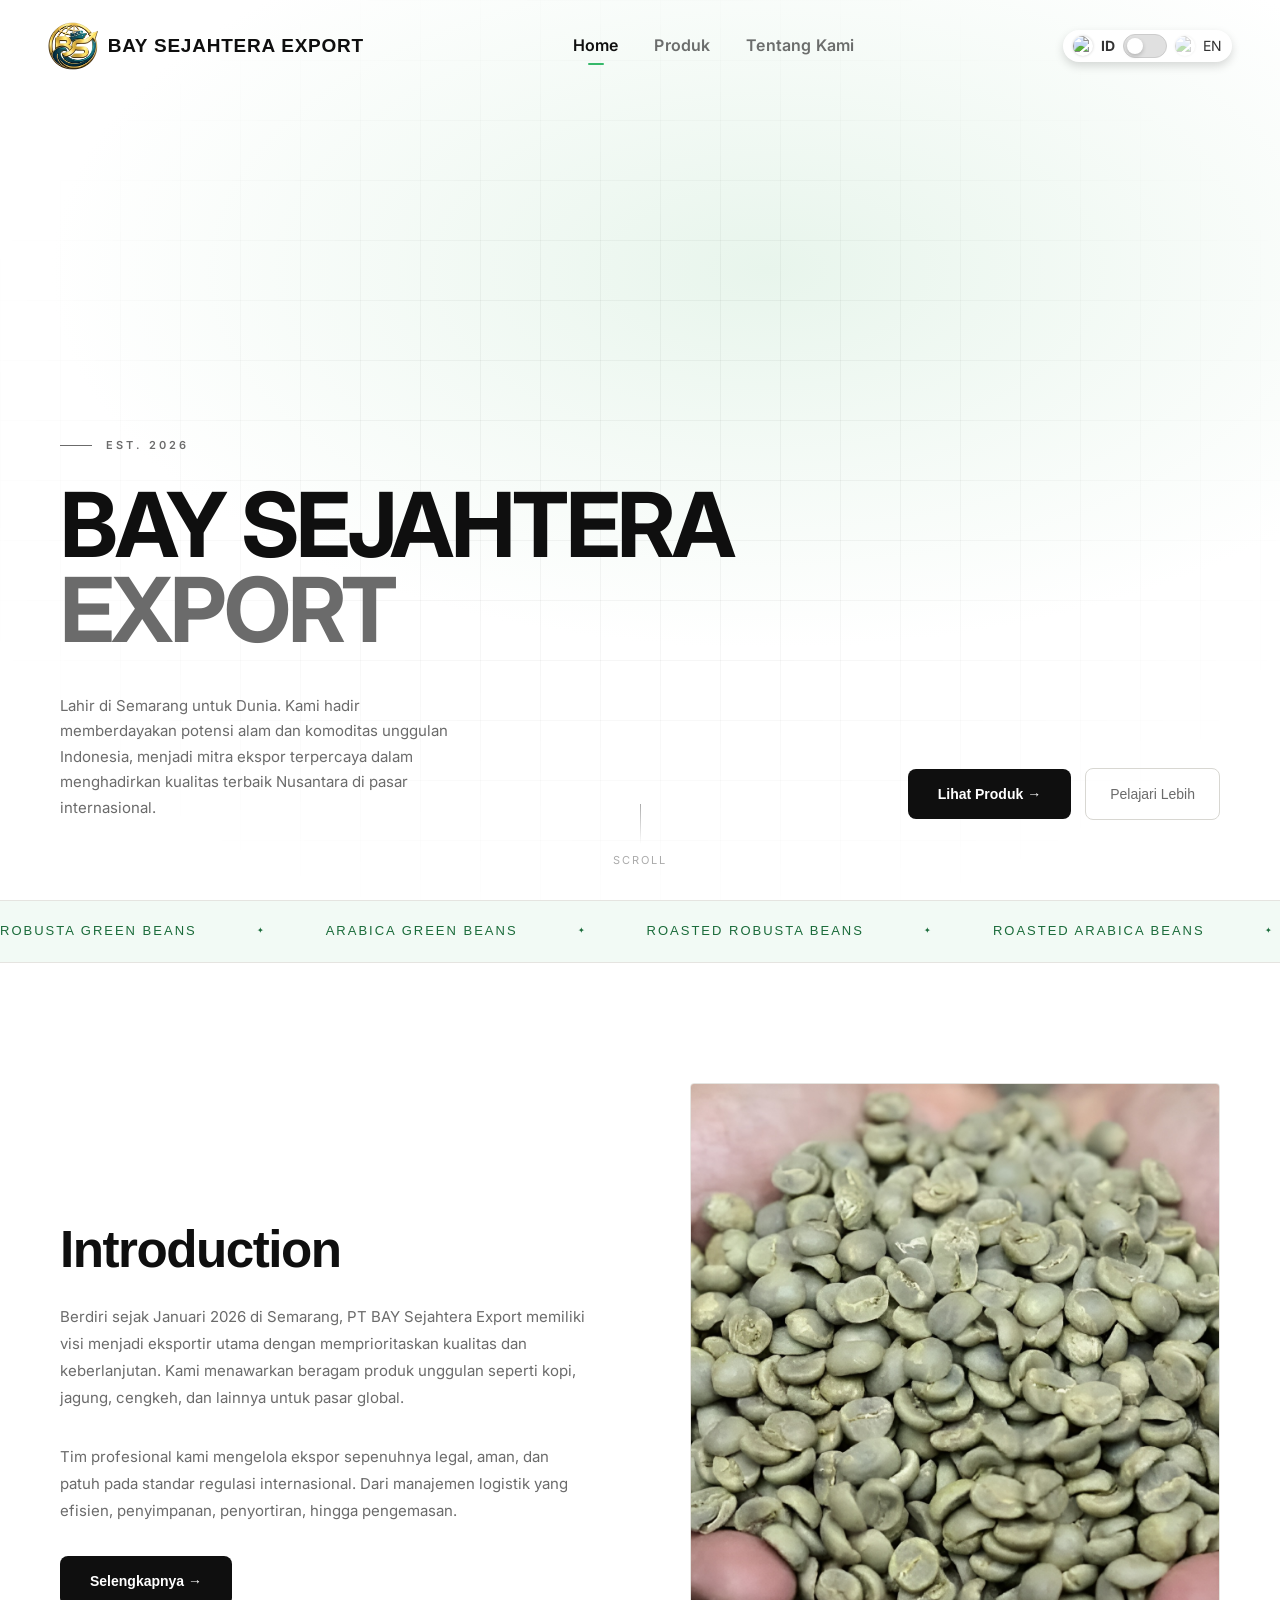
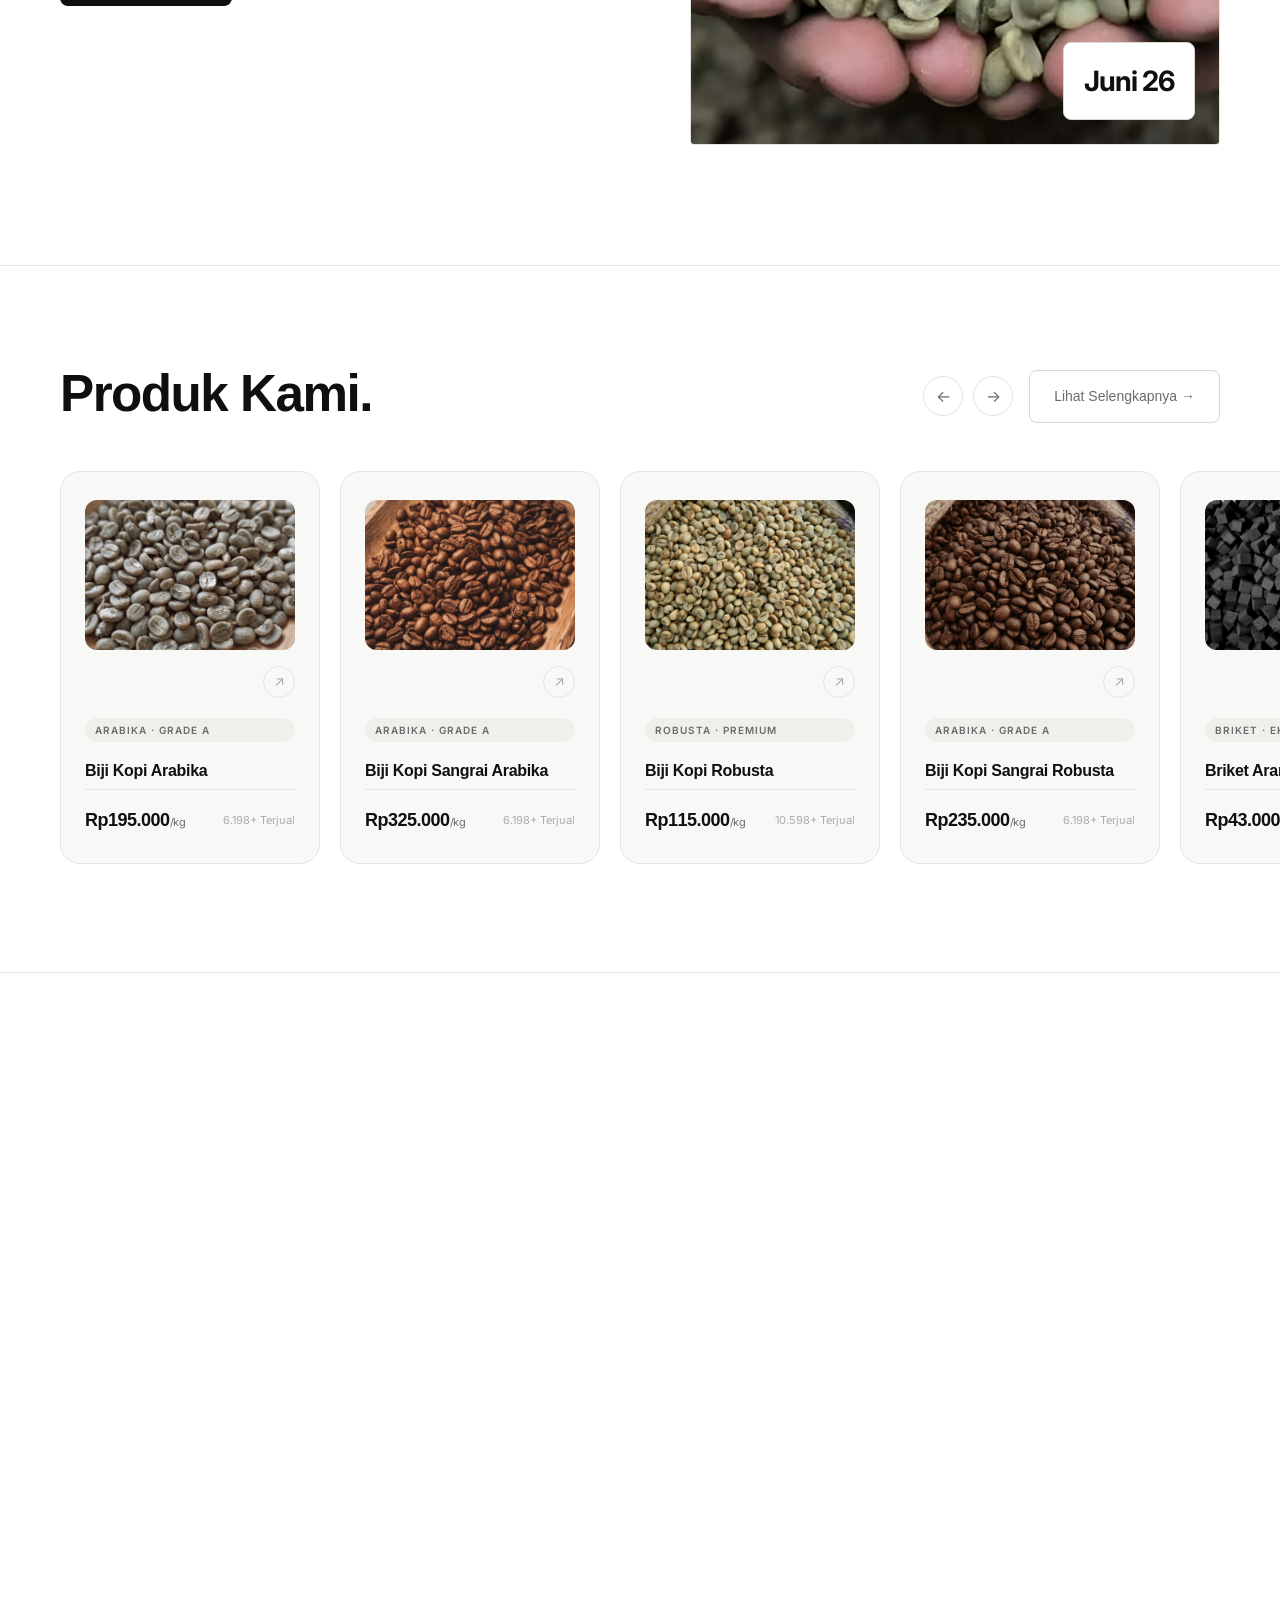
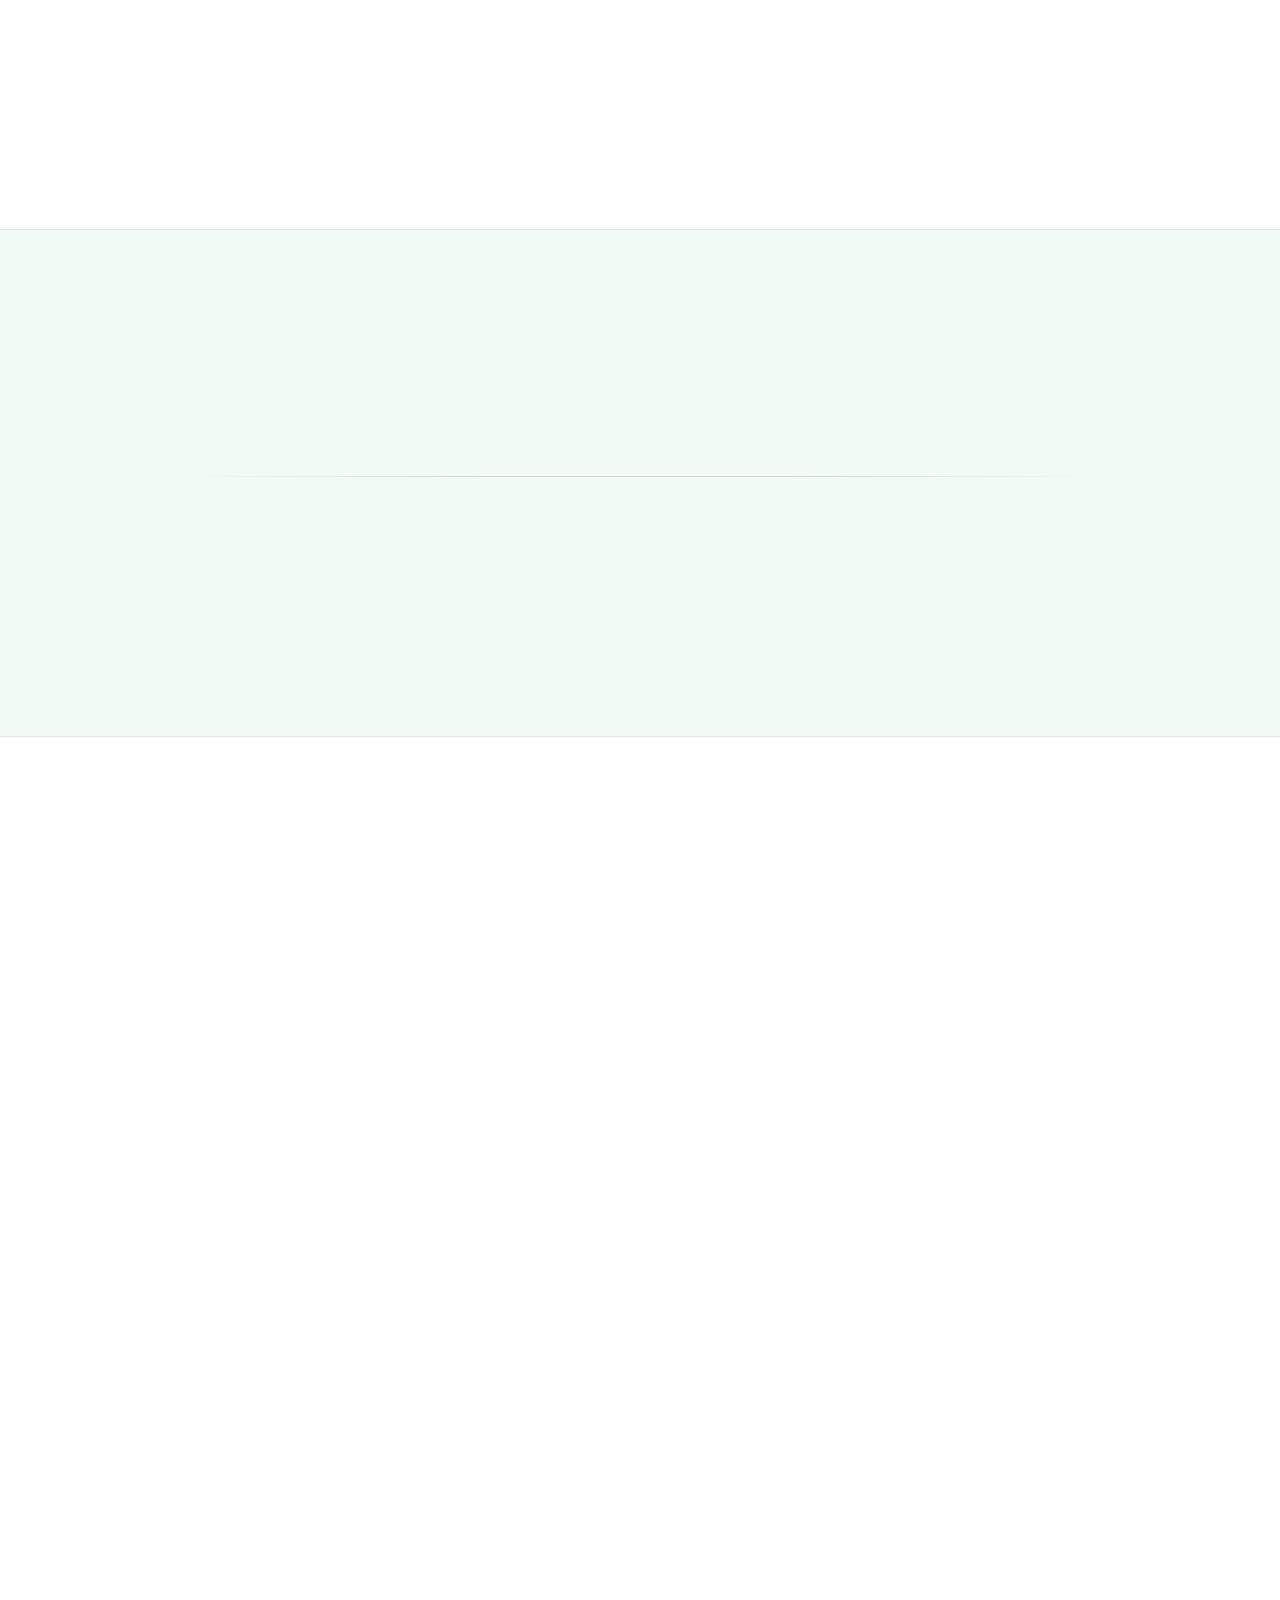
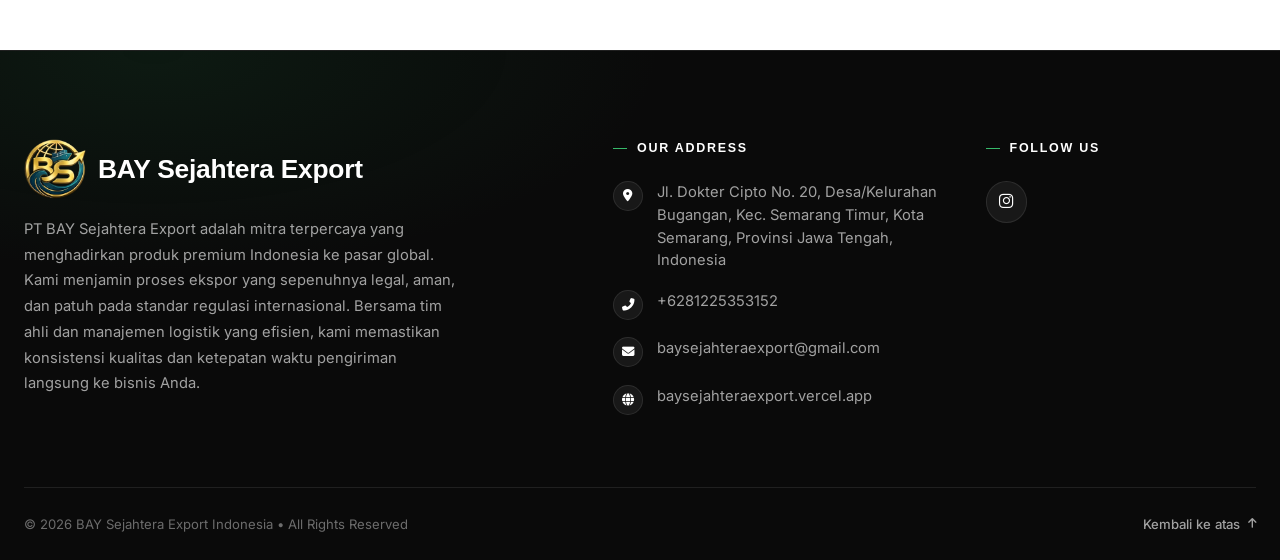
==== BSE/index.html @ 57d4c526 "Update index.html" ====
<!DOCTYPE html>
<html lang="id">
<head>
    <meta charset="UTF-8">
    <meta name="viewport" content="width=device-width, initial-scale=1.0">
    <meta property="og:site_name" content="Bay Sejahtera Export" />
    <meta property="og:title" content="BAY Sejahtera Export" />
    <meta property="og:description" content="Berdiri sejak tahun 2026 di Semarang, PT BAY Sejahtera Export memiliki visi menjadi eksportir utama dengan mengutamakan kualitas dan keberlanjutan." />
    <meta property="og:image" content="https://baysejahteraexport.vercel.app/favicon.png" />
    <meta property="og:url" content="https://baysejahteraexport.vercel.app" />
    <meta property="og:type" content="website" />
    <meta name="description" content="Berdiri sejak tahun 2026 di Semarang, PT BAY Sejahtera Export memiliki visi menjadi eksportir utama dengan mengutamakan kualitas dan keberlanjutan." />
    <title>Bay Sejahtera Export</title>
    
    <link rel="icon" type="image/png" href="/favicon.png" />
    <link rel="preconnect" href="https://fonts.googleapis.com">
    <link rel="preconnect" href="https://fonts.gstatic.com" crossorigin>
    <link href="https://fonts.googleapis.com/css2?family=Inter:wght@400;500;600;700&display=swap" rel="stylesheet">
    <link rel="stylesheet" href="https://fonts.googleapis.com/css2?family=Material+Symbols+Outlined:opsz,wght,FILL,GRAD@24,400,0,0" />
    <link rel="stylesheet" href="stylee.css">
  <style>
    *, *::before, *::after { box-sizing: border-box; margin: 0; padding: 0; }

    :root {
      --bg: #FFFFFF;
      --bg-card: #F8F8F6;
      --bg-raised: #F0EFEB;
      --border: #E5E4E0;
      --border-light: #D8D7D2;
      --text: #0F0F0F;
      --text-muted: #6B6B6B;
      --text-dim: #ABABAB;
      --accent: #0F0F0F;
      --accent-off: #333333;
      --accent-green: #1A6B3A;
    }

    html { scroll-behavior: smooth; }

    body {
      background: var(--bg);
      color: var(--text);
      font-family: 'Inter', sans-serif;
      font-size: 16px;
      line-height: 1.6;
      overflow-x: hidden;
    }

    /* ── HERO ── */
    #hero {
      min-height: 100vh;
      display: flex;
      flex-direction: column;
      justify-content: flex-end;
      padding: 0 60px 80px;
      position: relative;
      overflow: hidden;
    }

    .hero-bg {
      position: absolute;
      inset: 0;
      background: radial-gradient(ellipse 80% 60% at 60% 30%, #e8f5ec 0%, #FFFFFF 70%);
    }

    .hero-grid-overlay {
      position: absolute;
      inset: 0;
      background-image:
        linear-gradient(rgba(0,0,0,0.04) 1px, transparent 1px),
        linear-gradient(90deg, rgba(0,0,0,0.04) 1px, transparent 1px);
      background-size: 60px 60px;
      mask-image: radial-gradient(ellipse 70% 70% at 50% 50%, black 30%, transparent 80%);
    }

    .hero-eyebrow {
      position: relative;
      font-size: 11px;
      font-weight: 600;
      letter-spacing: 3px;
      text-transform: uppercase;
      color: var(--text-muted);
      margin-bottom: 28px;
      display: flex;
      align-items: center;
      gap: 14px;
    }
    .hero-eyebrow::before {
      content: '';
      display: block;
      width: 32px;
      height: 1px;
      background: var(--text-muted);
    }

    .hero-headline {
      position: relative;
      font-family: 'Space Grotesk', sans-serif;
      font-size: clamp(48px, 7vw, 100px);
      font-weight: 700;
      line-height: 0.95;
      letter-spacing: -3px;
      margin-bottom: 40px;
      max-width: 900px;
    }

    .hero-headline .line {
      display: block;
      overflow: hidden;
    }
    .hero-headline .word {
      display: inline-block;
      transform: translateY(110%);
      animation: slideUp 0.9s cubic-bezier(0.16, 1, 0.3, 1) forwards;
    }
    .hero-headline .word:nth-child(1) { animation-delay: 0.1s; }
    .hero-headline .word:nth-child(2) { animation-delay: 0.2s; }
    .hero-headline .word:nth-child(3) { animation-delay: 0.3s; }

    .line-2 .word:nth-child(1) { animation-delay: 0.35s; }
    .line-2 .word:nth-child(2) { animation-delay: 0.45s; }

    .hero-headline .dim { color: var(--text-muted); }

    @keyframes slideUp {
      to { transform: translateY(0); }
    }

    .hero-bottom {
      position: relative;
      display: flex;
      align-items: flex-end;
      justify-content: space-between;
      gap: 40px;
    }

    .hero-desc {
      max-width: 420px;
      color: var(--text-muted);
      font-size: 15px;
      line-height: 1.7;
    }

    .hero-actions {
      display: flex;
      gap: 14px;
      align-items: center;
      flex-shrink: 0;
    }

    .btn-primary {
      background: #0F0F0F;
      color: #fff;
      padding: 14px 30px;
      border: none;
      border-radius: 8px;
      font-family: 'Space Grotesk', sans-serif;
      font-size: 14px;
      font-weight: 600;
      cursor: pointer;
      text-decoration: none;
      display: inline-flex;
      align-items: center;
      gap: 8px;
      transition: opacity 0.2s, transform 0.2s;
    }
    .btn-primary:hover { opacity: 0.88; transform: translateY(-1px); }

    .btn-ghost {
      background: transparent;
      color: var(--text-muted);
      padding: 14px 24px;
      border: 1px solid var(--border-light);
      border-radius: 8px;
      font-family: 'Space Grotesk', sans-serif;
      font-size: 14px;
      font-weight: 500;
      cursor: pointer;
      text-decoration: none;
      transition: color 0.2s, border-color 0.2s;
    }
    .btn-ghost:hover { color: var(--text); border-color: var(--text-muted); }

    .hero-scroll {
      position: absolute;
      bottom: 30px;
      left: 50%;
      transform: translateX(-50%);
      display: flex;
      flex-direction: column;
      align-items: center;
      gap: 8px;
      color: var(--text-dim);
      font-size: 11px;
      letter-spacing: 2px;
      text-transform: uppercase;
      animation: fadeIn 1.5s 1s ease both;
    }
    .scroll-line {
      width: 1px;
      height: 40px;
      background: linear-gradient(to bottom, var(--text-dim), transparent);
      animation: scrollPulse 2s 1.5s ease-in-out infinite;
    }
    @keyframes scrollPulse {
      0%, 100% { opacity: 0.4; }
      50% { opacity: 1; }
    }
    @keyframes fadeIn { from { opacity: 0; } to { opacity: 1; } }

    /* ── COFFEE BEANS ── */
    .coffee-bean {
      position: absolute;
      pointer-events: none;
      opacity: 0;
      object-fit: cover;
      animation: beanFloat var(--dur, 12s) var(--delay, 0s) ease-in-out infinite;
      filter: drop-shadow(0 4px 14px rgba(60,25,5,0.22));
    }
    @keyframes beanFloat {
      0%   { opacity: 0; transform: translateY(20px) rotate(var(--rot0, 0deg)) scale(0.85); }
      15%  { opacity: var(--op, 0.55); }
      85%  { opacity: var(--op, 0.55); }
      100% { opacity: 0; transform: translateY(-60px) rotate(var(--rot1, 40deg)) scale(1); }
    }

    /* ── STATS BAND ── */
    #stats {
      border-top: 1px solid var(--border);
      border-bottom: 1px solid var(--border);
      display: grid;
      grid-template-columns: repeat(4, 1fr);
    }

    .stat-item {
      padding: 48px 50px;
      border-right: 1px solid var(--border);
      transition: background 0.3s;
    }
    .stat-item:last-child { border-right: none; }
    .stat-item:hover { background: var(--bg-card); }

    .stat-number {
      font-family: 'Space Grotesk', sans-serif;
      font-size: 52px;
      font-weight: 700;
      letter-spacing: -2px;
      line-height: 1;
      margin-bottom: 8px;
      color: var(--text);
    }
    .stat-number span { font-size: 28px; font-weight: 400; color: var(--text-muted); }

    .stat-label {
      font-size: 13px;
      color: var(--text-muted);
      font-weight: 400;
    }

    /* ── ABOUT ── */
    #about {
      padding: 120px 60px;
      display: grid;
      grid-template-columns: 1fr 1fr;
      gap: 100px;
      align-items: center;
    }

    .section-eyebrow {
      font-size: 11px;
      font-weight: 600;
      letter-spacing: 3px;
      text-transform: uppercase;
      color: var(--text-muted);
      margin-bottom: 20px;
      display: flex;
      align-items: center;
      gap: 12px;
    }
    .section-eyebrow::before {
      content: '';
      width: 24px;
      height: 1px;
      background: var(--text-muted);
    }

    .section-title {
      font-family: 'Space Grotesk', sans-serif;
      font-size: clamp(32px, 4vw, 52px);
      font-weight: 700;
      line-height: 1.1;
      letter-spacing: -1.5px;
      margin-bottom: 24px;
    }

    .section-body {
      color: var(--text-muted);
      font-size: 15px;
      line-height: 1.8;
      margin-bottom: 32px;
    }

    .about-visual {
      position: relative;
      aspect-ratio: 4/5;
      background: var(--bg-raised);
      border: 1px solid var(--border);
      border-radius: 4px;
      overflow: hidden;
      display: flex;
      align-items: center;
      justify-content: center;
    }

    .about-visual-inner {
      width: 100%;
      height: 100%;
      background: linear-gradient(135deg, #e8f5ec 0%, #d4edd9 50%, #e8f5ec 100%);
      display: flex;
      flex-direction: column;
      align-items: center;
      justify-content: center;
      gap: 12px;
    }

    .about-badge {
      position: absolute;
      bottom: 24px;
      right: 24px;
      background: #fff;
      border: 1px solid var(--border-light);
      border-radius: 8px;
      padding: 16px 20px;
      font-family: 'Space Grotesk', sans-serif;
    }
    .about-badge-num {
      font-size: 28px;
      font-weight: 700;
      letter-spacing: -1px;
    }
    .about-badge-label { font-size: 12px; color: var(--text-muted); }

    .warehouse-icon {
      font-size: 80px;
      opacity: 0.5;
    }
    .warehouse-label {
      font-size: 12px;
      color: var(--text-muted);
      letter-spacing: 2px;
      text-transform: uppercase;
    }

    /* ── PRODUCTS ── */
    #products {
      padding: 100px 0 100px 60px;
      border-top: 1px solid var(--border);
      overflow: hidden;
    }

    .products-header {
      display: flex;
      align-items: flex-end;
      justify-content: space-between;
      margin-bottom: 48px;
      padding-right: 60px;
    }

    .products-carousel-wrapper {
      position: relative;
    }

    .products-carousel {
      display: flex;
      gap: 20px;
      overflow-x: auto;
      scroll-snap-type: x mandatory;
      -webkit-overflow-scrolling: touch;
      scrollbar-width: none;
      padding-right: 60px;
      padding-bottom: 8px;
      cursor: grab;
    }
    .products-carousel:active { cursor: grabbing; }
    .products-carousel::-webkit-scrollbar { display: none; }

    .product-card {
      background: var(--bg-card);
      border: 1px solid var(--border);
      border-radius: 20px;
      padding: 28px 24px;
      cursor: pointer;
      position: relative;
      overflow: hidden;
      transition: transform 0.25s, box-shadow 0.25s, border-color 0.25s;
      flex: 0 0 260px;
      scroll-snap-align: start;
      display: flex;
      flex-direction: column;
    }
    .product-card:hover {
      transform: translateY(-4px);
      box-shadow: 0 16px 40px rgba(0,0,0,0.08);
      border-color: var(--border-light);
    }

    .product-card-top {
      display: flex;
      align-items: flex-start;
      justify-content: space-between;
      margin-bottom: 20px;
    }

    .product-icon {
      width: 56px;
      height: 56px;
      background: var(--bg-raised);
      border-radius: 16px;
      display: flex;
      align-items: center;
      justify-content: center;
      font-size: 26px;
      transition: background 0.25s, transform 0.25s;
    }
    .product-card:hover .product-icon {
      background: #e8f5ec;
      transform: scale(1.08);
    }

    .product-arrow {
      width: 32px;
      height: 32px;
      border-radius: 50%;
      border: 1px solid var(--border);
      display: flex;
      align-items: center;
      justify-content: center;
      color: var(--text-dim);
      font-size: 14px;
      transition: background 0.2s, color 0.2s, border-color 0.2s;
      flex-shrink: 0;
    }
    .product-card:hover .product-arrow {
      background: var(--text);
      color: var(--bg);
      border-color: var(--text);
    }

    .product-name {
      font-family: 'Space Grotesk', sans-serif;
      font-size: 16px;
      font-weight: 600;
      letter-spacing: -0.3px;
      margin-bottom: 6px;
    }
    .product-origin {
      font-size: 11px;
      color: var(--text-dim);
      text-transform: uppercase;
      letter-spacing: 1.5px;
      margin-bottom: 20px;
    }
    .product-meta {
      display: flex;
      align-items: center;
      justify-content: space-between;
      margin-top: auto;
      padding-top: 16px;
      border-top: 1px solid var(--border);
    }
    .product-price {
      font-family: 'Space Grotesk', sans-serif;
      font-size: 18px;
      font-weight: 700;
      letter-spacing: -0.5px;
      color: var(--text);
    }
    .product-sold {
      font-size: 11px;
      color: var(--text-dim);
      text-align: right;
    }
    .product-tag {
      display: inline-flex;
      align-items: center;
      font-size: 10px;
      font-weight: 600;
      letter-spacing: 1px;
      text-transform: uppercase;
      padding: 4px 10px;
      background: var(--bg-raised);
      border-radius: 20px;
      color: var(--text-muted);
      margin-bottom: 16px;
    }

    .products-nav {
      display: flex;
      gap: 10px;
      align-items: center;
    }
    .products-nav-btn {
      width: 40px;
      height: 40px;
      border-radius: 50%;
      border: 1px solid var(--border);
      background: var(--bg);
      cursor: pointer;
      display: flex;
      align-items: center;
      justify-content: center;
      font-size: 16px;
      color: var(--text-muted);
      transition: background 0.2s, color 0.2s, border-color 0.2s;
    }
    .products-nav-btn:hover {
      background: var(--text);
      color: var(--bg);
      border-color: var(--text);
    }

    /* ── WHY US ── */
    #why {
      padding: 100px 60px;
      border-top: 1px solid var(--border);
      background: var(--bg);
    }

    .why-header {
      margin-bottom: 60px;
    }
    .why-header .section-title {
      font-size: clamp(36px, 5vw, 64px);
      margin-bottom: 16px;
    }
    .why-header .section-body { max-width: 520px; }

    .features-grid {
      display: grid;
      grid-template-columns: repeat(2, 1fr);
      gap: 16px;
    }

    .feature-card {
      background: var(--bg-card);
      border: 1px solid var(--border);
      border-radius: 16px;
      padding: 28px 28px;
      position: relative;
      overflow: hidden;
      transition: box-shadow 0.35s cubic-bezier(0.16,1,0.3,1), border-color 0.35s, transform 0.35s cubic-bezier(0.16,1,0.3,1), background 0.35s;
      display: flex;
      align-items: flex-start;
      gap: 20px;
      cursor: default;
    }
    .feature-card::before {
      content: '';
      position: absolute;
      inset: 0;
      background: linear-gradient(135deg, rgba(0,0,0,0.04) 0%, transparent 60%);
      opacity: 0;
      transition: opacity 0.35s;
      pointer-events: none;
    }
    .feature-card:hover::before { opacity: 1; }
    .feature-card:hover {
      box-shadow: 0 20px 48px rgba(0,0,0,0.10), 0 4px 12px rgba(0,0,0,0.06);
      border-color: rgba(0,0,0,0.18);
      transform: translateY(-4px);
      background: #fff;
    }

    .feature-icon-wrap {
      width: 52px;
      height: 52px;
      background: var(--text);
      border-radius: 14px;
      display: flex;
      align-items: center;
      justify-content: center;
      flex-shrink: 0;
      font-size: 22px;
      filter: grayscale(1) brightness(2);
      transition: transform 0.35s cubic-bezier(0.16,1,0.3,1), background 0.35s, filter 0.35s;
      position: relative;
      z-index: 1;
    }
    .feature-card:hover .feature-icon-wrap {
      transform: scale(1.1) rotate(-4deg);
      background: #333;
      filter: grayscale(1) brightness(2);
    }

    .feature-num-bg {
      position: absolute;
      right: 16px;
      bottom: 10px;
      font-family: 'Space Grotesk', sans-serif;
      font-size: 64px;
      font-weight: 700;
      color: transparent;
      -webkit-text-stroke: 1.5px var(--border);
      line-height: 1;
      pointer-events: none;
      user-select: none;
      letter-spacing: -3px;
      transition: -webkit-text-stroke-color 0.35s, transform 0.35s cubic-bezier(0.16,1,0.3,1);
    }
    .feature-card:hover .feature-num-bg {
      -webkit-text-stroke-color: rgba(0,0,0,0.12);
      transform: scale(1.08) translateX(-4px);
    }

    .feature-content {
      flex: 1;
      min-width: 0;
      position: relative;
      z-index: 1;
    }
    .feature-num {
      font-family: 'Space Grotesk', sans-serif;
      font-size: 11px;
      font-weight: 600;
      color: var(--text-dim);
      letter-spacing: 2px;
      margin-bottom: 6px;
      display: none;
    }
    .feature-icon { display: none; }
    .feature-title {
      font-family: 'Space Grotesk', sans-serif;
      font-size: 16px;
      font-weight: 600;
      letter-spacing: -0.3px;
      margin-bottom: 8px;
      transition: color 0.3s;
    }
    .feature-card:hover .feature-title { color: var(--text); }
    .feature-desc {
      font-size: 13.5px;
      color: var(--text-muted);
      line-height: 1.7;
      padding-right: 56px;
    }

    /* ── PROCESS ── */
    #process {
      padding: 100px 60px;
      border-top: 1px solid var(--border);
      background: #f2faf5;
    }

    .process-steps {
      display: grid;
      grid-template-columns: repeat(4, 1fr);
      gap: 0;
      margin-top: 60px;
      position: relative;
    }
    .process-steps::before {
      content: '';
      position: absolute;
      top: 28px;
      left: 10%;
      right: 10%;
      height: 1px;
      background: linear-gradient(to right, transparent, var(--border-light), var(--border-light), transparent);
    }

    .process-step {
      padding: 0 24px;
      position: relative;
    }

    .step-dot {
      width: 56px;
      height: 56px;
      background: var(--bg);
      border: 1px solid var(--border-light);
      border-radius: 50%;
      display: flex;
      align-items: center;
      justify-content: center;
      font-size: 24px;
      margin-bottom: 28px;
      position: relative;
      z-index: 1;
      transition: background 0.3s, transform 0.3s, border-color 0.3s, box-shadow 0.3s;
    }
    .process-step:hover .step-dot {
      background: #e8f5ec;
      border-color: var(--accent-green);
      transform: scale(1.12);
      box-shadow: 0 4px 16px rgba(26,107,58,0.15);
    }

    .step-title {
      font-family: 'Space Grotesk', sans-serif;
      font-size: 16px;
      font-weight: 600;
      margin-bottom: 12px;
      letter-spacing: -0.2px;
    }
    .step-desc {
      font-size: 13px;
      color: var(--text-muted);
      line-height: 1.7;
    }

    /* ── CTA SECTION ── */
    #cta {
      padding: 120px 60px;
      border-top: 1px solid var(--border);
      text-align: center;
      position: relative;
      overflow: hidden;
    }

    .cta-bg {
      position: absolute;
      inset: 0;
      background: radial-gradient(ellipse 60% 80% at 50% 50%, #e8f5ec, transparent);
    }

    .cta-title {
      position: relative;
      font-family: 'Space Grotesk', sans-serif;
      font-size: clamp(40px, 6vw, 80px);
      font-weight: 700;
      letter-spacing: -3px;
      line-height: 1.0;
      margin-bottom: 24px;
    }
    .cta-sub {
      position: relative;
      color: var(--text-muted);
      font-size: 16px;
      max-width: 480px;
      margin: 0 auto 48px;
      line-height: 1.7;
    }
    .cta-actions {
      position: relative;
      display: flex;
      gap: 16px;
      justify-content: center;
    }

    /* ── REVEAL ANIMATION ── */
    .reveal {
      opacity: 0;
      transform: translateY(30px);
      transition: opacity 0.7s ease, transform 0.7s ease;
    }
    .reveal.visible {
      opacity: 1;
      transform: translateY(0);
    }

    /* ── MARQUEE ── */
    .marquee-section {
      border-top: 1px solid var(--border);
      border-bottom: 1px solid var(--border);
      padding: 20px 0;
      overflow: hidden;
      background: #f2faf5;
    }
    .marquee-track {
      display: flex;
      gap: 60px;
      animation: marquee 20s linear infinite;
      white-space: nowrap;
      width: max-content;
    }
    .marquee-item {
      font-family: 'Space Grotesk', sans-serif;
      font-size: 13px;
      font-weight: 500;
      color: var(--accent-green);
      letter-spacing: 2px;
      text-transform: uppercase;
      display: flex;
      align-items: center;
      gap: 60px;
    }
    .marquee-item::after {
      content: '✦';
      font-size: 8px;
    }
    @keyframes marquee {
      from { transform: translateX(0); }
      to { transform: translateX(-50%); }
    }

    /* ── DOCUMENTATION ── */
    #docs {
      padding: 100px 60px;
      border-top: 1px solid var(--border);
      background: var(--bg);
    }

    .docs-inner {
      display: grid;
      grid-template-columns: 1fr 1fr;
      gap: 80px;
      align-items: center;
      margin-bottom: 80px;
    }

    .docs-video-wrap {
      position: relative;
      border-radius: 20px;
      overflow: hidden;
      aspect-ratio: 16/10;
      background: var(--bg-raised);
      border: 1px solid var(--border);
      cursor: pointer;
    }
    .docs-video-thumb {
      width: 100%;
      height: 100%;
      object-fit: cover;
      filter: grayscale(1);
      transition: filter 0.3s;
    }
    .docs-video-wrap:hover .docs-video-thumb { filter: grayscale(0.5); }
    .docs-play-btn {
      position: absolute;
      top: 50%;
      left: 50%;
      transform: translate(-50%, -50%);
      width: 64px;
      height: 64px;
      background: #fff;
      border-radius: 50%;
      display: flex;
      align-items: center;
      justify-content: center;
      font-size: 22px;
      box-shadow: 0 8px 32px rgba(0,0,0,0.18);
      transition: transform 0.2s, box-shadow 0.2s;
    }
    .docs-video-wrap:hover .docs-play-btn {
      transform: translate(-50%, -50%) scale(1.08);
      box-shadow: 0 12px 40px rgba(0,0,0,0.24);
    }
    .docs-mute-btn {
      position: absolute;
      bottom: 14px;
      right: 14px;
      width: 34px;
      height: 34px;
      border-radius: 50%;
      background: rgba(0,0,0,0.55);
      color: #fff;
      border: none;
      font-size: 14px;
      display: flex;
      align-items: center;
      justify-content: center;
      cursor: pointer;
      z-index: 3;
      backdrop-filter: blur(4px);
      transition: background 0.2s, transform 0.2s;
    }
    .docs-mute-btn:hover {
      background: rgba(0,0,0,0.75);
      transform: scale(1.08);
    }

    /* Photo Carousel */
    .docs-photo-carousel-wrap {
      position: relative;
    }
    .docs-photo-carousel {
      display: flex;
      gap: 12px;
      overflow-x: auto;
      scroll-snap-type: x mandatory;
      scrollbar-width: none;
      -webkit-overflow-scrolling: touch;
      padding: 12px;
    }
    .docs-photo-carousel::-webkit-scrollbar { display: none; }
    .docs-photo-slide {
      flex: 0 0 calc((100% - 24px) / 3);
      scroll-snap-align: start;
      aspect-ratio: 16/10;
      border-radius: 12px;
      background: var(--bg-raised);
      display: flex;
      align-items: center;
      justify-content: center;
      position: relative;
      overflow: hidden;
    }
    @media (max-width: 640px) {
      .docs-photo-slide { flex: 0 0 calc((100% - 24px) / 2); }
    }
    .docs-photo-placeholder {
      width: 100%;
      height: 100%;
      display: flex;
      flex-direction: column;
      align-items: center;
      justify-content: center;
      gap: 12px;
      color: var(--text-dim);
    }
    .docs-photo-placeholder-icon { font-size: 48px; opacity: 0.4; }
    .docs-photo-placeholder-label {
      font-size: 11px;
      letter-spacing: 2px;
      text-transform: uppercase;
    }
    .docs-carousel-dots {
      display: flex;
      justify-content: center;
      gap: 8px;
      padding: 16px;
    }
    .docs-dot {
      width: 8px;
      height: 8px;
      border-radius: 50%;
      background: var(--border-light);
      cursor: pointer;
      transition: background 0.2s, transform 0.2s;
      border: none;
    }
    .docs-dot.active {
      background: var(--text);
      transform: scale(1.3);
    }
    .docs-carousel-nav {
      position: absolute;
      top: 50%;
      transform: translateY(-50%);
      width: 40px;
      height: 40px;
      border-radius: 50%;
      background: rgba(255,255,255,0.9);
      border: 1px solid var(--border);
      display: flex;
      align-items: center;
      justify-content: center;
      cursor: pointer;
      font-size: 14px;
      color: var(--text);
      box-shadow: 0 2px 12px rgba(0,0,0,0.08);
      transition: box-shadow 0.2s;
      z-index: 2;
    }
    .docs-carousel-nav:hover { box-shadow: 0 4px 20px rgba(0,0,0,0.14); }
    .docs-carousel-nav.prev { left: 16px; }
    .docs-carousel-nav.next { right: 16px; }

    /* ── PRODUCT IMAGES (foto hanya bisa diganti di dalam kode / src img) ── */
    .product-img-wrap {
      width: 100%;
      height: 150px;
      border-radius: 12px;
      background: var(--bg-raised);
      overflow: hidden;
      position: relative;
      flex-shrink: 0;
    }
    .product-img-wrap img {
      width: 100%;
      height: 100%;
      object-fit: cover;
      display: block;
    }
    .product-img-placeholder {
      display: flex;
      flex-direction: column;
      align-items: center;
      gap: 6px;
      color: var(--text-dim);
      font-size: 22px;
      pointer-events: none;
    }
    .product-img-hint {
      font-size: 11px;
      letter-spacing: 1px;
      text-transform: uppercase;
      color: var(--text-dim);
    }

    /* About visual - foto hanya bisa diganti di dalam kode (src img) */

    /* Docs video - hanya bisa diganti melalui kode (src di #docsVideoContent img/video) */

    /* Docs photo slides */
    .docs-photo-placeholder {
      display: flex;
      flex-direction: column;
      align-items: center;
      gap: 8px;
      cursor: pointer;
      width: 100%;
      height: 100%;
      justify-content: center;
      background: linear-gradient(135deg,#efefef,#e4e4e4);
      transition: background 0.2s;
    }
    .docs-photo-placeholder:hover { background: linear-gradient(135deg,#e8e8e8,#d8d8d8); }
    .docs-photo-placeholder-icon { font-size: 40px; opacity: 0.4; }
    .docs-photo-placeholder-label {
      font-size: 12px;
      letter-spacing: 1.5px;
      text-transform: uppercase;
      color: var(--text-muted);
    }
    .docs-upload-hint {
      font-size: 11px;
      color: var(--text-dim);
      letter-spacing: 0.5px;
      margin-top: 4px;
    }
    .docs-photo-slide img {
      width: 100%;
      height: 100%;
      object-fit: cover;
      display: block;
    }
    .docs-photo-slide {
      position: relative;
    }
    .docs-slide-change-hint {
      position: absolute;
      inset: 0;
      background: rgba(0,0,0,0.4);
      display: flex;
      align-items: center;
      justify-content: center;
      color: #fff;
      font-size: 12px;
      letter-spacing: 1px;
      text-transform: uppercase;
      opacity: 0;
      transition: opacity 0.2s;
      cursor: pointer;
    }
    .docs-photo-slide:hover .docs-slide-change-hint { opacity: 1; }

    /* ══════════════════════════════════════════
       RESPONSIVE — TABLET & HP
       ══════════════════════════════════════════ */

    /* ── TABLET LANDSCAPE (≤ 1024px) ── */
    @media (max-width: 1024px) {
      #hero { padding: 0 40px 70px; }
      .hero-headline { letter-spacing: -2px; }

      #about { padding: 100px 40px; gap: 60px; }

      #products { padding: 90px 0 90px 40px; }
      .products-header { padding-right: 40px; }
      .products-carousel { padding-right: 40px; }

      #why { padding: 90px 40px; }

      #process { padding: 90px 40px; }
      .process-steps { grid-template-columns: repeat(2, 1fr); row-gap: 48px; }
      .process-steps::before { display: none; }
      .process-step { padding: 0; }

      #docs { padding: 90px 40px; }
      .docs-inner { gap: 50px; }
    }

    /* ── TABLET PORTRAIT / HP BESAR (≤ 900px) ── */
    @media (max-width: 900px) {
      #hero { padding: 0 24px 48px; justify-content: center; }
      .hero-scroll { display: none; }
      .coffee-bean { display: none; }
      /* Munculkan hanya 4 aksen biji kopi di layar kecil, ukuran diperkecil */
      .coffee-bean:nth-of-type(1),
      .coffee-bean:nth-of-type(7),
      .coffee-bean:nth-of-type(8),
      .coffee-bean:nth-of-type(11) {
        display: block;
        width: 32px !important;
        height: 32px !important;
      }

      #about { grid-template-columns: 1fr; padding: 80px 24px; gap: 40px; }
      .about-visual { max-width: 380px; margin: 0 auto; }

      #products { padding: 80px 0 80px 24px; }
      .products-header { padding-right: 24px; flex-wrap: wrap; gap: 16px; }
      .products-carousel { padding-right: 24px; }
      .product-card { flex: 0 0 220px; }

      #why { padding: 80px 24px; }

      #process { padding: 80px 24px; }
      .process-steps { grid-template-columns: 1fr; margin-top: 40px; }
      .process-step { padding: 0; margin-bottom: 36px; }
      .process-step:last-child { margin-bottom: 0; }

      #docs { padding: 80px 24px; }
      .docs-inner { grid-template-columns: 1fr; gap: 40px; margin-bottom: 56px; }
    }

    /* ── HP (≤ 640px) ── */
    @media (max-width: 640px) {
      body { font-size: 15px; }

      /* Hero */
      #hero { padding: 0 20px 40px; min-height: 100svh; }
      .hero-eyebrow { margin-bottom: 20px; font-size: 10px; }
      .hero-headline { letter-spacing: -1.5px; margin-bottom: 24px; }
      .hero-bottom { flex-direction: column; align-items: stretch; gap: 24px; }
      .hero-desc { max-width: 100%; }
      .hero-actions { width: 100%; flex-direction: column; gap: 12px; }
      .btn-primary, .btn-ghost { width: 100%; justify-content: center; text-align: center; }

      /* About */
      #about { padding: 60px 20px; gap: 32px; }
      .about-visual { display: none; }

      /* Products */
      #products { padding: 60px 0 60px 20px; }
      .products-header { padding-right: 20px; align-items: flex-start; }
      .products-header .section-title { font-size: 26px; }
      .products-carousel { padding-right: 20px; gap: 14px; }
      .product-card { flex: 0 0 200px; padding: 22px 18px; }

      /* Why Us */
      #why { padding: 60px 20px; }
      .why-header { margin-bottom: 36px; }
      .features-grid { grid-template-columns: 1fr; }
      .feature-card { padding: 22px 20px; gap: 16px; }
      .feature-desc { padding-right: 0; }
      .feature-num-bg { font-size: 48px; right: 12px; }

      /* Process */
      #process { padding: 60px 20px; }
      .process-steps { margin-top: 36px; }
      .step-dot { width: 48px; height: 48px; font-size: 20px; margin-bottom: 20px; }

      /* Docs */
      #docs { padding: 60px 20px; }
      .docs-video-wrap { border-radius: 14px; }
      .docs-carousel-nav { width: 34px; height: 34px; }

      /* Footer */
      .main-footer { padding: 56px 20px 0; }
    }

    /* ── HP KECIL (≤ 400px) ── */
    @media (max-width: 400px) {
      .hero-headline { font-size: 40px; }
      .product-card { flex: 0 0 84vw; }
      .docs-photo-slide { flex: 0 0 calc(100% - 24px); }
    }
  </style>
</head>
<body>

  <!-- NAV -->
  <nav class="navbar" id="navbar">
    <div class="nav-container">
        <div class="nav-left">
          <a href="#hero">
            <img src="logou.png" alt="Logo" class="logo-img" onerror="this.style.display='none'">
          </a>
          <span class="nav-logo">BAY SEJAHTERA EXPORT</span>
        </div>
        
        <ul class="nav-menu" id="nav-menu">
            <li class="nav-item"><a href="index.html" class="nav-link" data-id="Home" data-en="Home">Home</a></li>
            <li class="nav-item"><a href="produk.html" class="nav-link" data-id="Produk" data-en="Products">Produk</a></li>
            <li class="nav-item"><a href="About.html" class="nav-link" data-id="Tentang Kami" data-en="About Us">About Us</a></li>
        </ul>
            
        <div class="nav-actions" id="nav-actions">
            <div class="lang-switch-container">
                <img src="https://flagcdn.com/w40/id.png" class="flag-icon" alt="ID">
                <span class="lang-label">ID</span>

                <label class="switch">
                    <input type="checkbox" id="lang-toggle">
                    <span class="slider round"></span>
                </label>

                <img src="https://flagcdn.com/w40/gb.png" class="flag-icon" alt="EN">
                <span class="lang-label">EN</span>
            </div>
        </div>

        <button type="button" class="hamburger" id="hamburger" aria-label="Buka menu navigasi" aria-expanded="false" aria-controls="nav-menu">
            <span class="ham-bar"></span>
            <span class="ham-bar"></span>
            <span class="ham-bar"></span>
        </button>
    </div>
    </nav>

  <!-- HERO -->
  <section id="hero">
    <div class="hero-bg"></div>
    <div class="hero-grid-overlay"></div>

    <!-- Coffee bean photo accents -->
    <img class="coffee-bean" src="biji.png" 
      style="width:60px;height:60px;top:18%;left:72%;--dur:14s;--delay:0s;--rot0:-20deg;--rot1:30deg;--op:0.8;border-radius:50%;object-fit:cover;" alt="">
    <img class="coffee-bean" src="biji.png" 
      style="width:42px;height:42px;top:55%;left:85%;--dur:10s;--delay:2s;--rot0:15deg;--rot1:-25deg;--op:0.75;border-radius:50%;object-fit:cover;" alt="">
    <img class="coffee-bean" src="biji.png" 
      style="width:70px;height:70px;top:30%;left:88%;--dur:16s;--delay:1s;--rot0:40deg;--rot1:-10deg;--op:0.7;border-radius:50%;object-fit:cover;" alt="">
    <img class="coffee-bean" src="biji.png" 
      style="width:34px;height:34px;top:70%;left:78%;--dur:11s;--delay:3.5s;--rot0:-35deg;--rot1:20deg;--op:0.78;border-radius:50%;object-fit:cover;" alt="">
    <img class="coffee-bean" src="biji.png" 
      style="width:50px;height:50px;top:42%;left:93%;--dur:13s;--delay:5s;--rot0:10deg;--rot1:50deg;--op:0.65;border-radius:50%;object-fit:cover;" alt="">
    <img class="coffee-bean" src="biji.png" 
      style="width:44px;height:44px;top:12%;left:80%;--dur:9s;--delay:4s;--rot0:-10deg;--rot1:-50deg;--op:0.8;border-radius:50%;object-fit:cover;" alt="">
    <img class="coffee-bean" src="biji.png" 
      style="width:38px;height:38px;top:80%;left:91%;--dur:12s;--delay:6.5s;--rot0:25deg;--rot1:-30deg;--op:0.72;border-radius:50%;object-fit:cover;" alt="">

    <!-- Additional coffee bean accents: spread to left & center -->
    <img class="coffee-bean" src="biji.png" 
      style="width:52px;height:52px;top:14%;left:6%;--dur:13s;--delay:0.8s;--rot0:10deg;--rot1:-30deg;--op:0.7;border-radius:50%;object-fit:cover;" alt="">
    <img class="coffee-bean" src="biji.png" 
      style="width:36px;height:36px;top:38%;left:14%;--dur:11s;--delay:2.6s;--rot0:-25deg;--rot1:15deg;--op:0.75;border-radius:50%;object-fit:cover;" alt="">
    <img class="coffee-bean" src="biji.png" 
      style="width:64px;height:64px;top:8%;left:22%;--dur:15s;--delay:1.4s;--rot0:20deg;--rot1:-40deg;--op:0.65;border-radius:50%;object-fit:cover;" alt="">
    <img class="coffee-bean" src="biji.png" 
      style="width:40px;height:40px;top:62%;left:9%;--dur:10s;--delay:4.2s;--rot0:-15deg;--rot1:35deg;--op:0.72;border-radius:50%;object-fit:cover;" alt="">
    <img class="coffee-bean" src="biji.png" 
      style="width:46px;height:46px;top:22%;left:38%;--dur:12s;--delay:3s;--rot0:30deg;--rot1:-20deg;--op:0.6;border-radius:50%;object-fit:cover;" alt="">
    <img class="coffee-bean" src="biji.png" 
      style="width:58px;height:58px;top:6%;left:48%;--dur:14s;--delay:5.5s;--rot0:-10deg;--rot1:25deg;--op:0.55;border-radius:50%;object-fit:cover;" alt="">
    <img class="coffee-bean" src="biji.png" 
      style="width:34px;height:34px;top:48%;left:30%;--dur:9s;--delay:6.2s;--rot0:15deg;--rot1:-35deg;--op:0.68;border-radius:50%;object-fit:cover;" alt="">

    <div class="hero-eyebrow">Est. 2026</div>

    <h1 class="hero-headline">
      <span class="line">
        <span class="word">BAY</span>
        <span class="word"> SEJAHTERA</span>
      </span>
      <span class="line line-2">
        <span class="word dim">EXPORT </span>
      </span>
    </h1>

    <div class="hero-bottom">
      <p class="hero-desc" data-id="Lahir di Semarang untuk Dunia. Kami hadir memberdayakan potensi alam dan komoditas unggulan Indonesia, menjadi mitra ekspor terpercaya dalam menghadirkan kualitas terbaik Nusantara di pasar internasional." data-en="Born in Semarang for the World. We empower Indonesia's natural potential and premium commodities, serving as a trusted export partner bringing the finest of the Archipelago to international markets.">
        Lahir di Semarang untuk Dunia. Kami hadir memberdayakan potensi alam dan komoditas unggulan Indonesia, menjadi mitra ekspor terpercaya dalam menghadirkan kualitas terbaik Nusantara di pasar internasional.
      </p>
      <div class="hero-actions">
        <a href="#products" class="btn-primary" data-id="Lihat Produk →" data-en="View Products →">Lihat Produk →</a>
        <a href="#about" class="btn-ghost" data-id="Pelajari Lebih" data-en="Learn More">Pelajari Lebih</a>
      </div>
    </div>

    <div class="hero-scroll">
      <div class="scroll-line"></div>
      Scroll
    </div>
  </section>

  <!-- MARQUEE -->
  <div class="marquee-section">
    <div class="marquee-track">
      <span class="marquee-item">Robusta Green Beans</span>
      <span class="marquee-item">Arabica Green Beans</span>
      <span class="marquee-item">Roasted Robusta Beans</span>
      <span class="marquee-item">Roasted Arabica Beans</span>
      <span class="marquee-item">Briket Arang</span>
      <span class="marquee-item">Biji Jagung</span>
      <span class="marquee-item">Jamur Tiram</span>
      <span class="marquee-item">Beras Lele</span>
      <span class="marquee-item">Cengkeh Premium</span>
    </div>
  </div>

  <!-- STATS -->
  <!-- <section id="stats">
    <div class="stat-item reveal">
      <div class="stat-number" data-target="20">0<span>+</span></div>
      <div class="stat-label">Negara Tujuan Ekspor</div>
    </div>
    <div class="stat-item reveal">
      <div class="stat-number" data-target="10">0<span>K+</span></div>
      <div class="stat-label">Pengiriman Selesai</div>
    </div>
    <div class="stat-item reveal">
      <div class="stat-number" data-target="5">0<span>+</span></div>
      <div class="stat-label">Jenis Komoditas Unggulan</div>
    </div>
    <div class="stat-item reveal">
      <div class="stat-number" data-target="99">0<span>%</span></div>
      <div class="stat-label">Kepuasan Klien</div>
    </div>
  </section> -->

  <!-- ABOUT -->
  <section id="about">
    <div>
      <!-- <div class="section-eyebrow reveal">Tentang Perusahaan</div> -->
      <h2 class="section-title reveal" data-id="Introduction" data-en="Introduction">Introduction</h2>
      <p class="section-body reveal" data-id="Berdiri sejak Januari 2026 di Semarang, PT BAY Sejahtera Export memiliki visi menjadi eksportir utama dengan memprioritaskan kualitas dan keberlanjutan. Kami menawarkan beragam produk unggulan seperti kopi, jagung, cengkeh, dan lainnya untuk pasar global." data-en="Founded in January 2026 in Semarang, PT BAY Sejahtera Export envisions becoming a leading exporter by prioritizing quality and sustainability. We offer a wide range of premium products such as coffee, corn, cloves, and more for global markets.">
        Berdiri sejak tahun 2026 di Semarang, PT BAY Sejahtera Export memiliki visi menjadi eksportir utama dengan memprioritaskan kualitas dan keberlanjutan. Kami menawarkan beragam produk unggulan seperti kopi, jagung, cengkeh, dan lainnya untuk pasar global.
      </p>
      <p class="section-body reveal" data-id="Tim profesional kami mengelola ekspor sepenuhnya legal, aman, dan patuh pada standar regulasi internasional. Dari manajemen logistik yang efisien, penyimpanan, penyortiran, hingga pengemasan." data-en="Our professional team manages exports in a fully legal, safe, and internationally compliant manner. From efficient logistics management and storage to sorting and packaging.">
        Tim profesional kami mengelola ekspor sepenuhnya legal, aman, dan patuh pada standar regulasi internasional. Dari manajemen logistik yang efisien, penyimpanan, penyortiran, hingga pengemasan.
      </p>
      <a href="About.html" class="btn-primary reveal" style="display: inline-flex;" data-id="Selengkapnya →" data-en="Read More →">Selengkapnya →</a>
    </div>
    <div class="about-visual reveal" id="aboutVisualWrap">
      <!-- GANTI FOTO: ubah nilai src di bawah ini menjadi path foto kamu -->
      <div class="about-visual-inner" id="aboutVisualInner">
        <img src="intro.jpg" alt="Foto Introduction" style="width:100%;height:100%;object-fit:cover;display:block;" onerror="this.style.display='none';document.getElementById('aboutFallback').style.display='flex'">
        <div id="aboutFallback" style="display:none;flex-direction:column;align-items:center;justify-content:center;width:100%;height:100%;gap:12px;">
          <div class="warehouse-icon">🏭</div>
          <div class="warehouse-label">Gudang Utama</div>
        </div>
      </div>
      <div class="about-badge">
        <div class="about-badge-num">Juni 26</div>
        <!-- <div class="about-badge-label" data-id="Tahun Berdiri" data-en="Year Founded">Tahun Berdiri</div> -->
      </div>
    </div>
  </section>

  <!-- PRODUCTS -->
  <section id="products">
    <div class="products-header reveal">
      <div>
        <!-- <div class="section-eyebrow">Produk Kami</div> -->
        <h2 class="section-title" style="margin-bottom:0;" data-id="Produk Kami." data-en="Our Products.">Produk Kami.</h2>
      </div>
      <div style="display:flex;align-items:center;gap:16px;">
        <div class="products-nav">
          <button class="products-nav-btn" id="prevBtn" onclick="scrollCarousel(-1)">←</button>
          <button class="products-nav-btn" id="nextBtn" onclick="scrollCarousel(1)">→</button>
        </div>
        <a href="produk.html" class="btn-ghost" data-id="Lihat Selengkapnya →" data-en="View All →">Lihat Selengkapnya →</a>
      </div>
    </div>

    <div class="products-carousel-wrapper">
      <div class="products-carousel" id="productsCarousel">

        <div class="product-card reveal" onclick="location.href='produk.html?produk=kopi-arabika'">
          <div class="product-img-wrap">
            <img src="arabicagreenbeans.png" style="width:100%;height:100%;object-fit:cover;display:block;">
          </div>
          <div class="product-card-top" style="margin-top:16px;justify-content:flex-end;">
            <div class="product-arrow">↗</div>
          </div>
          <div class="product-tag" data-id="Arabika · Grade A" data-en="Arabica · Grade A">Arabika · Grade A</div>
          <div class="product-name" data-id="Biji Kopi Arabika" data-en="Arabica Coffee Beans">Arabica Coffee Beans</div>
          <!-- <div class="product-origin" data-id="Semarang, Jawa Tengah" data-en="Semarang, Central Java">Semarang, Jawa Tengah</div> -->
          <div class="product-meta">
            <div class="product-price">Rp195.000<small style="font-size:11px;font-weight:400;color:var(--text-muted)">/kg</small></div>
            <div class="product-sold" data-id="6.198+ Terjual" data-en="6,198+ Sold">6.198+ Terjual</div>
          </div>
        </div>

        <div class="product-card reveal" onclick="location.href='produk.html?produk=kopi-sangrai-arabika'">
          <div class="product-img-wrap">
            <img src="arabicaroastedbeans.png" style="width:100%;height:100%;object-fit:cover;display:block;">
          </div>
          <div class="product-card-top" style="margin-top:16px;justify-content:flex-end;">
            <div class="product-arrow">↗</div>
          </div>
          <div class="product-tag" data-id="Arabika · Grade A" data-en="Arabica · Grade A">Arabika · Grade A</div>
          <div class="product-name" data-id="Biji Kopi Sangrai Arabika" data-en="Roasted Arabica Coffee Beans">Roasted Arabica Coffee Beans</div>
          <!-- <div class="product-origin" data-id="Semarang, Jawa Tengah" data-en="Semarang, Central Java">Semarang, Jawa Tengah</div> -->
          <div class="product-meta">
            <div class="product-price">Rp325.000<small style="font-size:11px;font-weight:400;color:var(--text-muted)">/kg</small></div>
            <div class="product-sold" data-id="6.198+ Terjual" data-en="6,198+ Sold">6.198+ Terjual</div>
          </div>
        </div>

        <div class="product-card reveal" onclick="location.href='produk.html?produk=kopi-robusta'">
          <div class="product-img-wrap">
            <img src="robustagreenbeans.jpg" style="width:100%;height:100%;object-fit:cover;display:block;">
          </div>
          <div class="product-card-top" style="margin-top:16px;justify-content:flex-end;">
            <div class="product-arrow">↗</div>
          </div>
          <div class="product-tag" data-id="Robusta · Premium" data-en="Robusta · Premium">Robusta · Premium</div>
          <div class="product-name" data-id="Biji Kopi Robusta" data-en="Robusta Coffee Beans">Robusta Coffee Beans</div>
          <!-- <div class="product-origin" data-id="Semarang, Jawa Tengah" data-en="Semarang, Central Java">Semarang, Jawa Tengah</div> -->
          <div class="product-meta">
            <div class="product-price">Rp115.000<small style="font-size:11px;font-weight:400;color:var(--text-muted)">/kg</small></div>
            <div class="product-sold" data-id="10.598+ Terjual" data-en="10,598+ Sold">10.598+ Terjual</div>
          </div>
        </div>

        <div class="product-card reveal" onclick="location.href='produk.html?produk=kopi-sangrai-robusta'">
          <div class="product-img-wrap">
            <img src="robustaroastedbeans.png" style="width:100%;height:100%;object-fit:cover;display:block;">
          </div>
          <div class="product-card-top" style="margin-top:16px;justify-content:flex-end;">
            <div class="product-arrow">↗</div>
          </div>
          <div class="product-tag" data-id="Arabika · Grade A" data-en="Arabica · Grade A">Arabika · Grade A</div>
          <div class="product-name" data-id="Biji Kopi Sangrai Robusta" data-en="Roasted Robusta Coffee Beans">Roasted Robusta Coffee Beans</div>
          <!-- <div class="product-origin" data-id="Semarang, Jawa Tengah" data-en="Semarang, Central Java">Semarang, Jawa Tengah</div> -->
          <div class="product-meta">
            <div class="product-price">Rp235.000<small style="font-size:11px;font-weight:400;color:var(--text-muted)">/kg</small></div>
            <div class="product-sold" data-id="6.198+ Terjual" data-en="6,198+ Sold">6.198+ Terjual</div>
          </div>
        </div>

        <div class="product-card reveal" onclick="location.href='produk.html?produk=briket-arang'">
          <div class="product-img-wrap">
            <img src="briket arang.jpg" style="width:100%;height:100%;object-fit:cover;display:block;">
          </div>
          <div class="product-card-top" style="margin-top:16px;justify-content:flex-end;">
            <div class="product-arrow">↗</div>
          </div>
          <div class="product-tag" data-id="Briket · Ekspor" data-en="Briquettes · Export">Briket · Ekspor</div>
          <div class="product-name" data-id="Briket Arang" data-en="Charcoal Briquettes">Briket</div>
          <!-- <div class="product-origin" data-id="Jawa Tengah" data-en="Central Java">Jawa Tengah</div> -->
          <div class="product-meta">
            <div class="product-price">Rp43.000<small style="font-size:11px;font-weight:400;color:var(--text-muted)">/kg</small></div>
            <div class="product-sold" data-id="5.298+Sold">5.298+ Terjual</div>
          </div>
        </div>

        <div class="product-card reveal" onclick="location.href='produk.html?produk=biji-jagung'">
          <div class="product-img-wrap">
            <img src="biji jagung.jpg" style="width:100%;height:100%;object-fit:cover;display:block;">
          </div>
          <div class="product-card-top" style="margin-top:16px;justify-content:flex-end;">
            <div class="product-arrow">↗</div>
          </div>
          <div class="product-tag" data-id="Jagung · Pilihan" data-en="Corn · Selected">Jagung · Pilihan</div>
          <div class="product-name" data-id="Biji Jagung" data-en="Corn Seeds">Biji Jagung</div>
          <!-- <div class="product-origin" data-id="Jawa Tengah &amp; Tuban" data-en="Central Java &amp; Tuban">Jawa Tengah & Tuban</div> -->
          <div class="product-meta">
            <div class="product-price">Rp73.000<small style="font-size:11px;font-weight:400;color:var(--text-muted)">/kg</small></div>
            <div class="product-sold" data-id="Stok Tersedia" data-en="Stock Available">Stok Tersedia</div>
          </div>
        </div>

        <div class="product-card reveal" onclick="location.href='produk.html?produk=cengkeh'">
          <div class="product-img-wrap">
            <img src="cengkeh.jpg" style="width:100%;height:100%;object-fit:cover;display:block;">
          </div>
          <div class="product-card-top" style="margin-top:16px;justify-content:flex-end;">
            <div class="product-arrow">↗</div>
          </div>
          <div class="product-tag" data-id="Cengkeh · Premium" data-en="Cloves · Premium">Cengkeh · Premium</div>
          <div class="product-name" data-id="Cengkeh Pilihan" data-en="Selected Cloves">Cengkeh Pilihan</div>
          <!-- <div class="product-origin" data-id="Maluku &amp; Sulawesi" data-en="Maluku &amp; Sulawesi">Maluku & Sulawesi</div> -->
          <div class="product-meta">
            <div class="product-price">Rp195.000<small style="font-size:11px;font-weight:400;color:var(--text-muted)">/kg</small></div>
            <div class="product-sold" data-id="Stok Tersedia" data-en="Stock Available">Stok Tersedia</div>
          </div>
        </div>
      </div>
    </div>
  </section>

  <!-- WHY US -->
  <section id="why">
    <div class="why-header">
      <!-- <div class="section-eyebrow reveal">Mengapa BSE</div> -->
      <h2 class="section-title reveal" style="margin-bottom:12px; display: flex; align-items: center; justify-content: center;"><span data-id="Mengapa Harus Pilih Kami?" data-en="Why Choose Us?">Mengapa Harus Pilih Kami?</span></h2>
      <p class="section-body reveal" style="margin-bottom:0; display: flex; align-items: center; justify-content: center;">
        
      </p>
    </div>

    <div class="features-grid">
      <div class="feature-card reveal">
        <div class="feature-icon-wrap">🔬</div>
        <div class="feature-content">
          <div class="feature-title" data-id="Standar Mutu Ketat" data-en="Strict Quality Standards">Standar Mutu Ketat</div>
          <div class="feature-desc" data-id="Setiap produk lolos serangkaian inspeksi sebelum dikemas. Kami hanya mengirim apa yang benar-benar layak mewakili nama Anda." data-en="Every product passes a series of inspections before packaging. We only ship what is truly worthy of representing your name.">Setiap produk lolos serangkaian inspeksi sebelum dikemas. Kami hanya mengirim apa yang benar-benar layak mewakili nama Anda.</div>
        </div>
        <div class="feature-num-bg">01</div>
      </div>
      <div class="feature-card reveal">
        <div class="feature-icon-wrap">🌐</div>
        <div class="feature-content">
          <div class="feature-title" data-id="Jangkauan Global Nyata" data-en="True Global Reach">Jangkauan Global Nyata</div>
          <div class="feature-desc" data-id="Produk Anda sudah kami kirim ke lebih dari 20 negara. Jalur bea cukai, dokumen ekspor, dan mitra forwarder sudah kami siapkan." data-en="Your products have been shipped to more than 20 countries. Customs routes, export documents, and forwarder partners are all prepared.">Produk Anda sudah kami kirim ke lebih dari 20 negara. Jalur bea cukai, dokumen ekspor, dan mitra forwarder sudah kami siapkan.</div>
        </div>
        <div class="feature-num-bg">02</div>
      </div>
      <div class="feature-card reveal">
        <div class="feature-icon-wrap">🏪</div>
        <div class="feature-content">
          <div class="feature-title" data-id="Pasar Lokal Tetap Terlayani" data-en="Local Market Still Served">Pasar Lokal Tetap Terlayani</div>
          <div class="feature-desc" data-id="Ekspor bukan berarti melupakan pembeli dalam negeri. Stok domestik kami kelola terpisah agar harga dan ketersediaan tetap stabil." data-en="Exporting doesn't mean forgetting domestic buyers. Domestic stock is managed separately to keep prices and availability stable.">Ekspor bukan berarti melupakan pembeli dalam negeri. Stok domestik kami kelola terpisah agar harga dan ketersediaan tetap stabil.</div>
        </div>
        <div class="feature-num-bg">03</div>
      </div>
      <div class="feature-card reveal">
        <div class="feature-icon-wrap">🚚</div>
        <div class="feature-content">
          <div class="feature-title" data-id="Logistik yang Dapat Diandalkan" data-en="Reliable Logistics">Logistik yang Dapat Diandalkan</div>
          <div class="feature-desc" data-id="Bermitra hanya dengan kurir dan forwarder yang punya rekam jejak pengiriman tepat waktu, bukan sekadar yang menawarkan tarif terkecil." data-en="We only partner with couriers and forwarders with a proven track record of on-time delivery, not just the cheapest rates.">Bermitra hanya dengan kurir dan forwarder yang punya rekam jejak pengiriman tepat waktu, bukan sekadar yang menawarkan tarif terkecil.</div>
        </div>
        <div class="feature-num-bg">04</div>
      </div>
      <div class="feature-card reveal">
        <div class="feature-icon-wrap">♻️</div>
        <div class="feature-content">
          <div class="feature-title" data-id="Proses Produksi Bertanggung Jawab" data-en="Responsible Production Process">Proses Produksi Bertanggung Jawab</div>
          <div class="feature-desc" data-id="Sisa bahan diminimalkan, kemasan dipilih agar mudah terurai. Keberlanjutan bukan fitur tambahan, itu bagian dari cara kami bekerja." data-en="Material waste is minimized and packaging is chosen for biodegradability. Sustainability isn't an add-on, it's part of how we work.">Sisa bahan diminimalkan, kemasan dipilih agar mudah terurai. Keberlanjutan bukan fitur tambahan, itu bagian dari cara kami bekerja.</div>
        </div>
        <div class="feature-num-bg">05</div>
      </div>
      <div class="feature-card reveal">
        <div class="feature-icon-wrap">🤝</div>
        <div class="feature-content">
          <div class="feature-title" data-id="Tim yang Paham Ekspor" data-en="A Team That Knows Export">Tim yang Paham Ekspor</div>
          <div class="feature-desc" data-id="Tim kami bukan sekadar customer service, mereka mengerti regulasi impor tiap negara tujuan dan siap membantu sebelum masalah muncul." data-en="Our team isn't just customer service, they understand import regulations for each destination country and are ready to help before issues arise.">Tim kami bukan sekadar customer service, mereka mengerti regulasi impor tiap negara tujuan dan siap membantu sebelum masalah muncul.</div>
        </div>
        <div class="feature-num-bg">06</div>
      </div>
    </div>
  </section>

  <!-- PROCESS -->
  <section id="process">
    <!-- <div class="section-eyebrow reveal">Cara Kerja</div> -->
    <h2 class="section-title reveal"><span data-id="Proses Transparan, Hasil Terjamin." data-en="Transparent Process, Guaranteed Results.">Proses Transparan, Hasil Terjamin.</span></h2>

    <div class="process-steps">
      <div class="process-step reveal">
        <div class="step-dot">🤝</div>
        <div class="step-title" data-id="Konsultasi & Pengadaan" data-en="Consultation & Sourcing">Konsultasi & Sourcing</div>
        <div class="step-desc" data-id="Kami memahami kebutuhan Anda dan mencarikan komoditas terbaik sesuai spesifikasi pasar tujuan." data-en="We understand your needs and find the best commodities according to the target market specifications.">Kami memahami kebutuhan Anda dan mencarikan komoditas terbaik sesuai spesifikasi pasar tujuan.</div>
      </div>
      <div class="process-step reveal">
        <div class="step-dot">🔍</div>
        <div class="step-title" data-id="Inspeksi & Pengendalian Mutu" data-en="Inspection & Quality Control">Inspeksi & Quality Control</div>
        <div class="step-desc" data-id="Setiap batch melewati pemeriksaan kualitas menyeluruh sebelum masuk gudang kami di Semarang." data-en="Every batch undergoes thorough quality inspection before entering our warehouse in Tuban.">Setiap batch melewati pemeriksaan kualitas menyeluruh sebelum masuk gudang kami di Tuban.</div>
      </div>
      <div class="process-step reveal">
        <div class="step-dot">📦</div>
        <div class="step-title" data-id="Proses & Pengemasan" data-en="Processing & Packaging">Proses & Pengemasan</div>
        <div class="step-desc" data-id="Sortasi, penyortiran, dan pengemasan sesuai standar ekspor internasional dengan material food-grade." data-en="Sorting and packaging in accordance with international export standards using food-grade materials.">Sortasi, penyortiran, dan pengemasan sesuai standar ekspor internasional dengan material food-grade.</div>
      </div>
      <div class="process-step reveal">
        <div class="step-dot">🚢</div>
        <div class="step-title" data-id="Pengiriman & Dokumentasi" data-en="Shipping & Documentation">Pengiriman & Dokumentasi</div>
        <div class="step-desc" data-id="Pengurusan seluruh dokumen ekspor, bea cukai, dan koordinasi dengan forwarder hingga barang tiba." data-en="Handling all export documents, customs, and forwarder coordination until goods arrive.">Pengurusan seluruh dokumen ekspor, bea cukai, dan koordinasi dengan forwarder hingga barang tiba.</div>
      </div>
    </div>
  </section>

  <!-- DOCUMENTATION -->
  <section id="docs">
    <div class="docs-inner">
      <div>
        <!-- <div class="section-eyebrow reveal">Dokumentasi Perusahaan</div> -->
        <h2 class="section-title reveal" data-id="Dokumentasi Perusahaan" data-en="Company Documentation">Dokumentasi Perusahaan</h2>
        <p class="section-body reveal" data-id="Kami memastikan setiap tahap pemrosesan produk kami berjalan dengan standar kontrol kualitas yang ketat. Saksikan bagaimana tim profesional kami mengelola penyimpanan, penyortiran, hingga pengemasan produk siap kirim ke pasar internasional dari gudang utama kami di Semarang." data-en="We ensure every stage of our product processing meets strict quality control standards. See how our professional team manages storage, sorting, and packaging of products ready to ship to international markets from our main warehouse in Semarang.">
          Kami memastikan setiap tahap pemrosesan produk kami berjalan dengan standar kontrol kualitas yang ketat. Saksikan bagaimana tim profesional kami mengelola penyimpanan, penyortiran, hingga pengemasan produk siap kirim ke pasar internasional dari gudang utama kami di Semarang.
        </p>
      </div>
      <div class="docs-video-wrap reveal" id="docsVideoWrap">
        <div id="docsVideoContent" style="width:100%;height:100%;">
          <video id="docsVideo" src="doksiivd.mp4" style="width:100%;height:100%;object-fit:cover;" playsinline loop></video>
        </div>
        <div class="docs-play-btn" id="docsPlayBtn">▶</div>
        <button type="button" class="docs-mute-btn" id="docsMuteBtn" aria-label="Matikan atau nyalakan suara video">🔊</button>
      </div>
    </div>

    <!-- Photo Carousel -->
    <div class="docs-photo-carousel-wrap reveal">
      <div class="docs-photo-carousel" id="docsCarousel">
        <div class="docs-photo-slide" data-index="0">
          <input type="file" accept="image/*" style="display:none" onchange="handleDocsPhoto(event,0)">
          <img src="doksi1.jpeg" style="width:100%;height:100%;object-fit:cover;display:block;">
        </div>
        <div class="docs-photo-slide" data-index="1">
          <input type="file" accept="image/*" style="display:none" onchange="handleDocsPhoto(event,1)">
          <img src="doksi2.jpeg" style="width:100%;height:100%;object-fit:cover;display:block;">
        </div>
        <div class="docs-photo-slide" data-index="2">
          <input type="file" accept="image/*" style="display:none" onchange="handleDocsPhoto(event,2)">
          <img src="p.png" style="width:100%;height:100%;object-fit:cover;display:block;">
        </div>
        <div class="docs-photo-slide" data-index="3">
          <input type="file" accept="image/*" style="display:none" onchange="handleDocsPhoto(event,3)">
          <img src="doksi3.jpeg" style="width:100%;height:100%;object-fit:cover;display:block;">
        </div>
      </div>
      <button class="docs-carousel-nav prev" onclick="slideDoc(-1)">←</button>
      <button class="docs-carousel-nav next" onclick="slideDoc(1)">→</button>
      <div class="docs-carousel-dots" id="docsDots">
        <button class="docs-dot active" onclick="goDoc(0)"></button>
        <button class="docs-dot" onclick="goDoc(1)"></button>
        <button class="docs-dot" onclick="goDoc(2)"></button>
        <button class="docs-dot" onclick="goDoc(3)"></button>
      </div>
    </div>
  </section>

  <!-- FOOTER -->
  <footer class="main-footer" id="footer">
        <div class="footer-container">

            <div class="footer-column brand-col">
                <div class="footer-logo">
                    <img src="logou.png" alt="Logo PT BAY Sejahtera Export" class="footer-logo-img">
                    <span class="logo-main-title">BAY Sejahtera Export</span>
                </div>
                <p class="footer-description" data-id="PT BAY Sejahtera Export adalah mitra terpercaya yang menghadirkan produk premium Indonesia ke pasar global. Kami menjamin proses ekspor yang sepenuhnya legal, aman, dan patuh pada standar regulasi internasional. Bersama tim ahli dan manajemen logistik yang efisien, kami memastikan konsistensi kualitas dan ketepatan waktu pengiriman langsung ke bisnis Anda." data-en="PT BAY Sejahtera Export is a trusted partner delivering premium Indonesian products to global markets. We guarantee a fully legal, safe, and internationally compliant export process. With our expert team and efficient logistics management, we ensure quality consistency and timely delivery to your business.">
                    PT BAY Sejahtera Export adalah mitra terpercaya yang menghadirkan produk premium Indonesia ke pasar global. Kami menjamin proses ekspor yang sepenuhnya legal, aman, dan patuh pada standar regulasi internasional. Bersama tim ahli dan manajemen logistik yang efisien, kami memastikan konsistensi kualitas dan ketepatan waktu pengiriman langsung ke bisnis Anda.
                </p>
            </div>

            <div class="footer-column address-col">
                <h3 class="footer-heading">Our Address</h3>
                <ul class="footer-contact-list">
                    <li>
                        <span class="contact-icon"><i class="fas fa-map-marker-alt"></i></span>
                        <span>Jl. Dokter Cipto No. 20, Desa/Kelurahan Bugangan, Kec. Semarang	Timur, Kota Semarang, Provinsi Jawa Tengah, Indonesia</span>
                    </li>
                    <li>
                        <span class="contact-icon"><i class="fas fa-phone-alt"></i></span>
                        <a href="tel:+628117033993">+6281225353152</a>
                    </li>
                    <li>
                        <span class="contact-icon"><i class="fas fa-envelope"></i></span>
                        <a href="#">baysejahteraexport@gmail.com</a>
                    </li>
                    <li>
                        <span class="contact-icon"><i class="fas fa-globe"></i></span>
                        <a href="#" target="_blank">baysejahteraexport.vercel.app</a>
                    </li>
                </ul>
            </div>

            <div class="footer-column social-col">
                <h3 class="footer-heading">Follow Us</h3>
                <div class="social-icons-wrapper">
                    <a href="#" aria-label="Instagram" class="social-link-item">
                        <i class="fab fa-instagram"></i>
                    </a>
                </div>
            </div>

        </div>

        <div class="footer-bottom">
            <p>&copy; 2026 BAY Sejahtera Export Indonesia &bull; All Rights Reserved</p>
            <a href="#hero" class="back-to-top">
                <span data-id="Kembali ke atas" data-en="Back to top">Kembali ke atas</span>
                <i class="fas fa-arrow-up"></i>
            </a>
        </div>
    </footer>
    <link rel="stylesheet" href="https://cdnjs.cloudflare.com/ajax/libs/font-awesome/6.4.0/css/all.min.css">

    <script src="script.js"></script>

  <script>
    // Foto produk hanya bisa diganti langsung di dalam kode (atribut src pada tag <img> tiap product-img-wrap).

    // ── UPLOAD: Docs carousel photos ──
    function triggerDocsPhoto(idx) {
      document.querySelectorAll('#docsCarousel .docs-photo-slide')[idx]
        .querySelector('input[type="file"]').click();
    }
    function handleDocsPhoto(e, idx) {
      const file = e.target.files[0];
      if (!file) return;
      const url = URL.createObjectURL(file);
      const slide = document.querySelectorAll('#docsCarousel .docs-photo-slide')[idx];
      const placeholder = slide.querySelector('.docs-photo-placeholder');
      if (placeholder) placeholder.remove();
      const oldImg = slide.querySelector('img');
      if (oldImg) oldImg.remove();
      const oldHint = slide.querySelector('.docs-slide-change-hint');
      if (oldHint) oldHint.remove();
      const img = document.createElement('img');
      img.src = url;
      slide.appendChild(img);
      const hint = document.createElement('div');
      hint.className = 'docs-slide-change-hint';
      hint.textContent = '📷 Ganti Foto';
      hint.onclick = () => triggerDocsPhoto(idx);
      slide.appendChild(hint);
    }

    // ── VIDEO ──
    const docsVideo = document.getElementById('docsVideo');
    const docsPlayBtn = document.getElementById('docsPlayBtn');

    function showPlayBtn(icon) {
      docsPlayBtn.style.opacity = '1';
      docsPlayBtn.style.pointerEvents = 'auto';
      docsPlayBtn.textContent = icon || '▶';
    }
    function hidePlayBtn() {
      docsPlayBtn.style.opacity = '0';
      docsPlayBtn.style.pointerEvents = 'none';
    }

    // Coba play dengan suara; jika diblokir browser, play muted dan tampilkan ikon 🔇
    function tryPlay() {
      docsVideo.muted = false;
      docsVideo.play().then(() => {
        hidePlayBtn();
      }).catch(() => {
        docsVideo.muted = true;
        docsVideo.play().then(() => {
          showPlayBtn('🔇');
        }).catch(() => {
          showPlayBtn('▶');
        });
      });
    }

    // Klik tombol: jika muted → unmute; jika paused → play; jika playing → pause
    docsPlayBtn.addEventListener('click', () => {
      if (docsVideo.muted) {
        docsVideo.muted = false;
        hidePlayBtn();
        return;
      }
      if (docsVideo.paused) {
        docsVideo.play();
        hidePlayBtn();
      }
    });

    // Klik langsung pada video
    docsVideo.addEventListener('click', () => {
      if (docsVideo.muted) {
        docsVideo.muted = false;
        hidePlayBtn();
        return;
      }
      if (docsVideo.paused) {
        docsVideo.play();
        hidePlayBtn();
      } else {
        docsVideo.pause();
      }
    });

    docsVideo.addEventListener('pause', () => showPlayBtn('▶'));
    // Video di-loop otomatis (atribut loop), jadi tombol play tidak perlu muncul saat video selesai.

    // ── TOMBOL MUTE KECIL (pojok kanan bawah) ──
    const docsMuteBtn = document.getElementById('docsMuteBtn');
    function updateMuteIcon() {
      docsMuteBtn.textContent = docsVideo.muted ? '🔇' : '🔊';
    }
    docsMuteBtn.addEventListener('click', (e) => {
      e.stopPropagation();
      docsVideo.muted = !docsVideo.muted;
      updateMuteIcon();
      // Jika sebelumnya menampilkan ikon speaker di tombol play besar, sembunyikan agar tidak dobel
      if (!docsVideo.paused) hidePlayBtn();
    });
    docsVideo.addEventListener('volumechange', updateMuteIcon);
    updateMuteIcon();

    // ── AUTO-PLAY SAAT MASUK VIEWPORT ──
    const docsSection = document.getElementById('docs');
    const videoAutoObserver = new IntersectionObserver((entries) => {
      entries.forEach(entry => {
        if (entry.isIntersecting) {
          tryPlay();
        } else {
          if (!docsVideo.paused) docsVideo.pause();
        }
      });
    }, { threshold: 0.4 });

    videoAutoObserver.observe(docsSection);

    // ── DOCS CAROUSEL ──
    let docsCurrent = 0;
    const docsCarousel = document.getElementById('docsCarousel');
    const docsDots = document.querySelectorAll('.docs-dot');
    const docsSlides = docsCarousel.querySelectorAll('.docs-photo-slide');

    function updateDocsDots() {
      docsDots.forEach((d, i) => d.classList.toggle('active', i === docsCurrent));
    }
    function goDoc(n) {
      docsCurrent = Math.max(0, Math.min(n, docsSlides.length - 1));
      const slideEl = docsSlides[docsCurrent];
      docsCarousel.scrollTo({ left: slideEl.offsetLeft - docsCarousel.offsetLeft, behavior: 'smooth' });
      updateDocsDots();
    }
    function slideDoc(dir) { goDoc(docsCurrent + dir); }
    docsCarousel.addEventListener('scroll', () => {
      let closest = 0, closestDist = Infinity;
      docsSlides.forEach((s, i) => {
        const dist = Math.abs(s.offsetLeft - docsCarousel.offsetLeft - docsCarousel.scrollLeft);
        if (dist < closestDist) { closestDist = dist; closest = i; }
      });
      if (closest !== docsCurrent) { docsCurrent = closest; updateDocsDots(); }
    });

    // ── PRODUCTS CAROUSEL ──
    function scrollCarousel(dir) {
      document.getElementById('productsCarousel').scrollBy({ left: dir * 300, behavior: 'smooth' });
    }
    const carousel = document.getElementById('productsCarousel');
    let isDown = false, startX, scrollLeft;
    carousel.addEventListener('mousedown', e => {
      isDown = true;
      startX = e.pageX - carousel.offsetLeft;
      scrollLeft = carousel.scrollLeft;
    });
    carousel.addEventListener('mouseleave', () => isDown = false);
    carousel.addEventListener('mouseup', () => isDown = false);
    carousel.addEventListener('mousemove', e => {
      if (!isDown) return;
      e.preventDefault();
      carousel.scrollLeft = scrollLeft - (e.pageX - carousel.offsetLeft - startX);
    });

    // ── LANGUAGE TOGGLE ──
    const langToggle = document.getElementById('lang-toggle');
    let currentLang = 'id';

    function translatePage(lang) {
      document.querySelectorAll('[data-id][data-en]').forEach(el => {
        const text = lang === 'en' ? el.getAttribute('data-en') : el.getAttribute('data-id');
        if (text !== null) el.innerHTML = text;
      });
      currentLang = lang;
    }

    if (langToggle) {
      langToggle.addEventListener('change', function() {
        translatePage(this.checked ? 'en' : 'id');
      });
    }

    // ── ACTIVE NAV LINK ──
    (function() {
      const currentFile = window.location.pathname.split('/').pop() || 'Index.html';
      document.querySelectorAll('.nav-link').forEach(link => {
        const linkFile = link.getAttribute('href').split('/').pop();
        if (linkFile.toLowerCase() === currentFile.toLowerCase()) {
          link.classList.add('active');
        }
      });
    })();

    // ── NAV SCROLL ──
    const navbar = document.getElementById('navbar');
    window.addEventListener('scroll', () => {
      navbar.classList.toggle('scrolled', window.scrollY > 50);
    });

    // ── REVEAL ON SCROLL ──
    const reveals = document.querySelectorAll('.reveal');
    const io = new IntersectionObserver((entries) => {
      entries.forEach(e => {
        if (e.isIntersecting) {
          setTimeout(() => e.target.classList.add('visible'), 80);
          io.unobserve(e.target);
        }
      });
    }, { threshold: 0.12 });
    reveals.forEach(el => io.observe(el));

    // ── COUNTER ANIMATION ──
    function animateCounter(el, target, suffix) {
      let start = 0;
      const step = (ts) => {
        if (!start) start = ts;
        const p = Math.min((ts - start) / 1800, 1);
        const eased = 1 - Math.pow(1 - p, 3);
        el.innerHTML = Math.floor(eased * target) + '<span>' + suffix + '</span>';
        if (p < 1) requestAnimationFrame(step);
      };
      requestAnimationFrame(step);
    }
    const statObserver = new IntersectionObserver((entries) => {
      entries.forEach(entry => {
        if (entry.isIntersecting) {
          const el = entry.target;
          animateCounter(el, parseInt(el.getAttribute('data-target')), el.querySelector('span')?.textContent || '');
          statObserver.unobserve(el);
        }
      });
    }, { threshold: 0.5 });
    document.querySelectorAll('.stat-number').forEach(el => statObserver.observe(el));
  </script>
</body>
</html>
---- BSE/stylee.css ----
/* Reset Style Dasar */
* {
    margin: 0;
    padding: 0;
    box-sizing: border-box;
    font-family: 'Inter', sans-serif;
}



/* ==================== NAVBAR STYLING ==================== */
.navbar {
  position: fixed;
  top: 0;
  left: 0;
  width: 100%;
  z-index: 1000;
  /* default: transparent / subtle */
  background: rgba(8, 8, 8, 0);
  border-bottom: 1px solid transparent;
  transition: background 0.4s ease, border-color 0.4s ease, box-shadow 0.4s ease, padding 0.35s ease;
  padding: 22px 0;
}

/* Scrolled state — frosted glass */
.navbar.scrolled {
  background: rgba(10, 10, 10, 0.82);
  backdrop-filter: blur(18px) saturate(160%);
  -webkit-backdrop-filter: blur(18px) saturate(160%);
  border-bottom-color: rgba(255, 255, 255, 0.07);
  box-shadow: 0 4px 32px rgba(0, 0, 0, 0.28);
  padding: 14px 0;
}

.nav-container {
  width: 100%;
  margin: 0 auto;
  padding: 0 48px;
  display: flex;
  justify-content: space-between;
  align-items: center;
  gap: 24px;
}

/* ── Logo ── */
.nav-left {
  display: flex;
  align-items: center;
  gap: 10px;
  flex-shrink: 0;
}

.logo-img {
  height: 48px;
  width: auto;
  display: block;
}

.nav-logo {
  display: flex;
  align-items: center;
  gap: 6px;
  text-decoration: none;
  color: #0f0f0f;
  font-family: 'Space Grotesk', sans-serif;
  font-size: 19px;
  font-weight: 700;
  letter-spacing: 0.04em;
  transition: color 0.4s ease;
}

.navbar.scrolled .nav-logo {
  color: #ffffff;
}

.nav-logo-text {
  font-family: 'Space Grotesk', sans-serif;
  font-size: 19px;
  font-weight: 700;
  letter-spacing: 0.04em;
  color: #0f0f0f;
  transition: color 0.4s ease;
}

.navbar.scrolled .nav-logo-text {
  color: #ffffff;
}

.nav-logo-dot {
  width: 6px;
  height: 6px;
  border-radius: 50%;
  background: #36b96a;
  margin-bottom: 1px;
}

/* ── Center Menu ── */
.nav-menu {
  display: flex;
  align-items: center;
  list-style: none;
  gap: 4px;
  margin: 0 auto;
}

.nav-link {
  display: inline-block;
  padding: 8px 16px;
  border-radius: 8px;
  text-decoration: none;
  color: rgba(15, 15, 15, 0.60);
  font-size: 16px;
  font-weight: 600;
  letter-spacing: 0.01em;
  transition: color 0.2s, background 0.2s;
  position: relative;
}

.navbar.scrolled .nav-link {
  color: rgba(255, 255, 255, 0.60);
}

.nav-link::after {
  content: '';
  position: absolute;
  bottom: 2px;
  left: 50%;
  transform: translateX(-50%) scaleX(0);
  width: 16px;
  height: 1.5px;
  background: #36b96a;
  border-radius: 2px;
  transition: transform 0.25s cubic-bezier(0.34, 1.56, 0.64, 1);
}

.nav-link:hover {
  color: #0f0f0f;
  background: rgba(0, 0, 0, 0.06);
}

.navbar.scrolled .nav-link:hover {
  color: #ffffff;
  background: rgba(255, 255, 255, 0.07);
}

.nav-link:hover::after,
.nav-link.active::after {
  transform: translateX(-50%) scaleX(1);
}

.nav-link.active {
  color: #0f0f0f;
}

.navbar.scrolled .nav-link.active {
  color: #ffffff;
}

/* ── Right Actions ── */
.nav-actions {
  display: flex;
  align-items: center;
  gap: 14px;
  flex-shrink: 0;
}

/* CTA Button */
.nav-cta {
  display: inline-flex;
  align-items: center;
  padding: 9px 20px;
  background: #36b96a;
  color: #0a0a0a;
  border-radius: 8px;
  font-size: 13px;
  font-weight: 600;
  text-decoration: none;
  letter-spacing: 0.01em;
  transition: background 0.2s, transform 0.15s, box-shadow 0.2s;
  box-shadow: 0 0 0 0 rgba(54, 185, 106, 0);
}

.nav-cta:hover {
  background: #2da85d;
  transform: translateY(-1px);
  box-shadow: 0 4px 20px rgba(54, 185, 106, 0.35);
}

/* Hamburger (Mobile Only) */
.hamburger {
  display: none;
  flex-direction: column;
  justify-content: center;
  gap: 5px;
  width: 36px;
  height: 36px;
  padding: 6px;
  flex-shrink: 0;
  background: rgba(0,0,0,0.06);
  border: 1px solid rgba(0,0,0,0.12);
  border-radius: 8px;
  cursor: pointer;
  transition: background 0.2s, border-color 0.4s;
}

.navbar.scrolled .hamburger {
  background: rgba(255,255,255,0.06);
  border-color: rgba(255,255,255,0.12);
}

.hamburger:hover {
  background: rgba(0,0,0,0.12);
}

.navbar.scrolled .hamburger:hover {
  background: rgba(255,255,255,0.12);
}

.ham-bar {
  display: block;
  width: 100%;
  height: 1.5px;
  background: #0f0f0f;
  border-radius: 2px;
  transition: transform 0.35s cubic-bezier(0.23, 1, 0.32, 1), opacity 0.25s, background 0.4s;
  transform-origin: center;
}

.navbar.scrolled .ham-bar {
  background: #ffffff;
}

/* Animate to X */
.hamburger.active .ham-bar:nth-child(1) { transform: translateY(6.5px) rotate(45deg); }
.hamburger.active .ham-bar:nth-child(2) { opacity: 0; transform: scaleX(0); }
.hamburger.active .ham-bar:nth-child(3) { transform: translateY(-6.5px) rotate(-45deg); }

/* ── Mobile Drawer ── */
.nav-drawer {
  display: none;
  position: absolute;
  top: 100%;
  left: 0;
  width: 100%;
  background: rgba(10, 10, 10, 0.96);
  backdrop-filter: blur(20px);
  -webkit-backdrop-filter: blur(20px);
  border-bottom: 1px solid rgba(255,255,255,0.08);
  overflow: hidden;
  max-height: 0;
  transition: max-height 0.4s cubic-bezier(0.23, 1, 0.32, 1);
}

.nav-drawer.open {
  max-height: 400px;
}

.drawer-menu {
  list-style: none;
  padding: 12px 24px 20px;
  display: flex;
  flex-direction: column;
  gap: 2px;
}

.drawer-link {
  display: block;
  padding: 12px 16px;
  border-radius: 8px;
  text-decoration: none;
  color: rgba(255,255,255,0.65);
  font-size: 15px;
  font-weight: 500;
  transition: color 0.2s, background 0.2s;
}

.drawer-link:hover {
  color: #ffffff;
  background: rgba(255,255,255,0.07);
}

.drawer-cta {
  margin-top: 8px;
  color: #36b96a;
  border: 1px solid rgba(54,185,106,0.35);
  text-align: center;
}

.drawer-cta:hover {
  background: rgba(54,185,106,0.1);
  color: #36b96a;
}

/* ── Responsive ── */

/* Tablet: sedikit rapatkan padding, menu tetap penuh */
@media (max-width: 1024px) {
  .nav-container { padding: 0 32px; }
}

/* HP & Tablet portrait: navbar berubah jadi hamburger + dropdown */
@media (max-width: 900px) {
  .nav-container { padding: 0 20px; gap: 10px; }
  .nav-cta { display: none; }
  .hamburger { display: flex; }

  .nav-left { min-width: 0; flex-shrink: 1; }
  .nav-actions { flex-shrink: 0; }

  .nav-menu {
    display: flex;
    flex-direction: column;
    align-items: stretch;
    gap: 2px;
    position: absolute;
    top: 100%;
    left: 0;
    width: 100%;
    margin: 0;
    padding: 8px 20px 18px;
    background: rgba(10, 10, 10, 0.97);
    backdrop-filter: blur(20px);
    -webkit-backdrop-filter: blur(20px);
    border-bottom: 1px solid rgba(255, 255, 255, 0.08);
    max-height: 0;
    overflow: hidden;
    opacity: 0;
    pointer-events: none;
    transition: max-height 0.4s cubic-bezier(0.23, 1, 0.32, 1), opacity 0.3s ease;
  }

  .nav-menu.active {
    max-height: 320px;
    opacity: 1;
    pointer-events: auto;
  }

  .nav-menu .nav-item { width: 100%; }

  .nav-menu .nav-link {
    display: block;
    width: 100%;
    padding: 13px 12px;
    color: rgba(255, 255, 255, 0.75);
    font-size: 15px;
  }

  .nav-menu .nav-link::after { display: none; }

  .nav-menu .nav-link:hover,
  .nav-menu .nav-link.active {
    background: rgba(255, 255, 255, 0.08);
    color: #ffffff;
  }

  body.nav-open { overflow: hidden; }
}

@media (max-width: 480px) {
  .lang-switch-container .lang-label { display: none; }
  .lang-switch-container .flag-icon { display: none; }
  .lang-switch-container { padding: 4px 6px; gap: 6px; }

  .nav-left { gap: 6px; }
  .logo-img { height: 32px; }
  .nav-logo {
    font-size: 13px;
    max-width: 130px;
    overflow: hidden;
    text-overflow: ellipsis;
    white-space: nowrap;
    display: block;
  }
}



/* ==================== FOOTER STYLING ==================== */
.main-footer {
    --footer-line: rgba(255, 255, 255, 0.09);
    --footer-text: rgba(255, 255, 255, 0.62);
    --footer-text-dim: rgba(255, 255, 255, 0.4);
    --footer-accent: #36b96a; /* brand green, brightened for AA contrast on black */
    background-color: #0a0a0a;
    background-image: radial-gradient(ellipse 55% 60% at 12% 0%, rgba(26, 107, 58, 0.16) 0%, transparent 72%);
    border-top: 1px solid var(--footer-line);
    padding: 88px 24px 0;
}

.footer-container {
    max-width: 1300px;
    margin: 0 auto;
    display: grid;
    grid-template-columns: 1fr; /* Mobile: 1 kolom */
    gap: 2.75rem;
}

/* Tablet: 2 kolom */
@media (min-width: 640px) {
    .footer-container {
        grid-template-columns: 1fr 1fr;
        gap: 2.75rem 3rem;
    }
    .brand-col { grid-column: 1 / -1; }
}

/* Desktop: 3 kolom proporsional */
@media (min-width: 1024px) {
    .footer-container {
        grid-template-columns: 2fr 1.2fr 1fr;
        gap: 3rem;
    }
    .brand-col { grid-column: auto; }
}

/* ── Kolom 1: Brand & Deskripsi ── */
.brand-col .footer-logo {
    display: flex;
    align-items: center;
    flex-wrap: wrap;
    gap: 12px;
    margin-bottom: 18px;
}

.logo-main-title {
    font-family: 'Space Grotesk', sans-serif;
    font-size: 1.65rem;
    font-weight: 700;
    letter-spacing: -0.01em;
    line-height: 1;
    color: #ffffff;
}

.footer-logo-img {
    height: 60px;
    width: auto;
    object-fit: contain;
}

.logo-sub-title {
    font-size: 0.85rem;
    color: var(--footer-text-dim);
    font-weight: 500;
    letter-spacing: 0.01em;
    padding-left: 12px;
    border-left: 1px solid var(--footer-line);
}

.footer-description {
    font-size: 0.92rem;
    font-style: normal;
    color: var(--footer-text);
    line-height: 1.75;
    max-width: 440px;
}

/* Judul heading kolom 2, 3 & 4 — selaras dengan gaya "eyebrow" di hero */
.footer-heading {
    font-family: 'Space Grotesk', sans-serif;
    font-size: 0.78rem;
    font-weight: 600;
    letter-spacing: 0.14em;
    text-transform: uppercase;
    margin: 0 0 22px;
    color: #ffffff;
    display: flex;
    align-items: center;
    gap: 10px;
}
.footer-heading::before {
    content: '';
    display: block;
    width: 14px;
    height: 1px;
    background: var(--footer-accent);
    flex-shrink: 0;
}

/* ── Kolom 2: Kontak ── */
.footer-contact-list {
    list-style: none;
    display: flex;
    flex-direction: column;
    gap: 1.1rem;
}

.footer-contact-list li {
    display: flex;
    align-items: flex-start;
    gap: 0.85rem;
    line-height: 1.55;
    color: var(--footer-text);
    font-size: 0.92rem;
}

.contact-icon {
    flex-shrink: 0;
    width: 30px;
    height: 30px;
    border-radius: 50%;
    background: rgba(255, 255, 255, 0.06);
    border: 1px solid var(--footer-line);
    display: flex;
    align-items: center;
    justify-content: center;
    font-size: 0.78rem;
    color: #ffffff;
    margin-top: 0;
}

.footer-contact-list a {
    color: var(--footer-text);
    text-decoration: none;
    transition: color 0.2s ease;
    word-break: break-word;
}

.footer-contact-list a:hover {
    color: var(--footer-accent);
}

/* ── Kolom 3: Media Sosial ── */
.social-icons-wrapper {
    display: flex;
    gap: 1rem;
    align-items: center;
}

.social-link-item {
    width: 2.6rem;
    height: 2.6rem;
    background-color: rgba(255, 255, 255, 0.06);
    border: 1px solid var(--footer-line);
    border-radius: 50%;
    display: flex;
    align-items: center;
    justify-content: center;
    color: #ffffff;
    font-size: 1.05rem;
    text-decoration: none;
    transition: all 0.25s ease;
}

.social-link-item:hover {
    background-color: var(--footer-accent);
    border-color: var(--footer-accent);
    color: #0a0a0a;
    transform: translateY(-3px);
}

/* ── Bagian Bawah: Hak Cipta + Back to Top ── */
.footer-bottom {
    max-width: 1300px;
    margin: 4.5rem auto 0;
    padding: 1.6rem 0;
    border-top: 1px solid var(--footer-line);
    display: flex;
    align-items: center;
    justify-content: space-between;
    gap: 1rem;
    font-size: 0.82rem;
    color: var(--footer-text-dim);
}

.back-to-top {
    display: inline-flex;
    align-items: center;
    gap: 8px;
    color: var(--footer-text);
    text-decoration: none;
    font-size: 0.82rem;
    font-weight: 500;
    transition: color 0.2s ease, transform 0.2s ease;
}

.back-to-top i {
    font-size: 0.7rem;
}

.back-to-top:hover {
    color: var(--footer-accent);
    transform: translateY(-2px);
}

@media (max-width: 639px) {
    .main-footer { padding: 64px 24px 0; }
    .footer-bottom {
        flex-direction: column-reverse;
        text-align: center;
        gap: 16px;
    }
}

/* Container Utama Kapsul Putih */
.lang-switch-container {
    background-color: #ffffff;
    padding: 4px 10px;
    border-radius: 30px; /* Membuat bentuk kapsul sempurna */
    display: flex;
    align-items: center;
    gap: 8px;
    box-shadow: 0px 4px 10px rgba(0, 0, 0, 0.15);
    font-family: sans-serif;
}

/* Mengatur Bendera Menjadi Bulat Sempurna */
.lang-switch-container .flag-icon {
    width: 20px;
    height: 20px;
    object-fit: cover;
    border-radius: 50%;
    box-shadow: 0 0 3px rgba(0,0,0,0.2);
}

/* Teks ID dan EN */
.lang-switch-container .lang-label {
    color: #333333;
    font-weight: bold;
    font-size: 14px;
}

/* Struktur Dasar Sakelar (Switch) */
.switch {
    position: relative;
    display: inline-block;
    width: 44px;
    height: 24px;
}

/* Sembunyikan Checkbox Asli */
.switch input {
    opacity: 0;
    width: 0;
    height: 0;
}

/* Desain Latar Belakang Slide/Tombol */
/* Latar belakang sakelar saat di posisi awal / Indonesia (Putih/Abu-abu Terang) */
.slider {
    position: absolute;
    cursor: pointer;
    top: 0;
    left: 0;
    right: 0;
    bottom: 0;
    background-color: #e0e0e0; /* Warna abu-abu netral saat posisi ID */
    border: 1px solid #ccc; /* Memberi batasan halus agar tidak mati dengan kapsul putih */
    transition: .3s;
}

/* Bulatan tombol di dalam sakelar */
.slider:before {
    position: absolute;
    content: "";
    height: 16px; /* Disesuaikan sedikit agar pas dengan border */
    width: 16px;
    left: 3px;
    bottom: 3px;
    background-color: #ffffff;
    box-shadow: 0px 2px 4px rgba(0,0,0,0.2);
    transition: .3s;
}

/* KETIKA DI-TOGLE / KE INGGRIS: Latar belakang berubah menjadi Biru */
input:checked + .slider {
    background-color: #0056b3; /* Warna biru aktif saat posisi EN */
    border-color: #0056b3;
}

/* Bulatan tetap putih saat bergeser ke kanan */
input:checked + .slider:before {
    transform: translateX(20px);
    background-color: #ffffff;
}

/* Membuat bentuk membulat */
.slider.round {
    border-radius: 34px;
}
.slider.round:before {
    border-radius: 50%;
}

/* PRODUK HTML */
/* Tambahkan ini di bagian PALING ATAS file style.css */
:root {
  --pine: #1B3A2B;
  --pine-deep: #0E2218;
  --pine-mid: #2C4F3A;
  --canvas: #FFFFFF;
  --wheat: #F6F3E9;
  --terracotta: #BD5B2C;
  --terracotta-soft: #E9A874;
  --gold: #B68A3C;
  --ink: #191B19;
  --ink-soft: #62675F;
  --line: #E1DCCB;
  --line-deep: #33513F;
  --radius: 6px;
}

* {
  box-sizing: border-box;
}

body {
  margin: 0;
  background-color: var(--wheat); /* Mengembalikan latar belakang krim hangat */
  color: var(--ink);             /* Memastikan warna teks dasar terlihat */
  font-family: 'Inter', sans-serif;
}

/* Penyesuaian agar teks judul "Produk Kami" tidak nabrak/hilang */
.section-head h2 {
  color: var(--pine-deep);
}

.page {
  max-width: 1280px;
  margin: 0 auto;
  padding: 44px 32px 80px;
}

.section-head {
  display: flex;
  justify-content: space-between;
  align-items: flex-end;
  flex-wrap: wrap;
  gap: 16px;
  margin-bottom: 28px;
}

.section-head .eyebrow {
  font-family: 'JetBrains Mono', monospace;
  font-size: 11.5px;
  letter-spacing: .12em;
  text-transform: uppercase;
  color: var(--terracotta);
  margin: 0 0 6px;
}

.section-head h2 {
  font-family: 'Fraunces', serif;
  font-weight: 600;
  font-size: 28px;
  margin: 0;
}

.head-right {
  display: flex;
  align-items: center;
  gap: 14px;
}

.result-count {
  font-size: 12.5px;
  color: var(--ink-soft);
}

.sort-select {
  border: 1.5px solid var(--ink);
  background: var(--canvas);
  border-radius: var(--radius);
  padding: 10px 14px;
  font-size: 13px;
  font-family: 'Inter', sans-serif;
  color: var(--ink);
  cursor: pointer;
}

/* ---------- Catalog layout: sidebar + grid ---------- */
.catalog {
  display: grid;
  grid-template-columns: 240px 1fr;
  gap: 36px;
  align-items: start;
}

.filters {
  position: sticky;
  top: 20px;
  background: var(--canvas);
  border: 1px solid var(--line);
  border-radius: var(--radius);
  padding: 22px 20px;
}

.filter-block + .filter-block {
  margin-top: 24px;
  padding-top: 24px;
  border-top: 1px dashed var(--line);
}

.filter-title {
  font-family: 'JetBrains Mono', monospace;
  font-size: 11px;
  text-transform: uppercase;
  letter-spacing: .1em;
  color: var(--ink-soft);
  margin: 0 0 14px;
}

.cat-list {
  display: flex;
  flex-direction: column;
  gap: 2px;
}

.cat-item {
  display: flex;
  align-items: center;
  justify-content: space-between;
  width: 100%;
  border: none;
  background: transparent;
  text-align: left;
  padding: 9px 8px;
  border-radius: 4px;
  font-size: 13.5px;
  font-weight: 500;
  color: var(--ink);
  cursor: pointer;
}

.cat-item:hover {
  background: var(--wheat);
}

.cat-item.active {
  background: var(--pine);
  color: #fff;
}

.price-fields {
  display: flex;
  align-items: center;
  gap: 8px;
  margin-bottom: 12px;
}

.price-fields input[type="number"] {
  width: 100%;
  min-width: 0;
  padding: 8px 9px;
  border: 1px solid var(--line);
  border-radius: 4px;
  font-size: 12.5px;
  background: var(--wheat);
  font-family: 'JetBrains Mono', monospace;
}

.price-fields span {
  color: var(--ink-soft);
  font-size: 12px;
}

.filters input[type="range"] {
  width: 100%;
  accent-color: var(--terracotta);
}

.rating-pill {
  display: flex;
  align-items: center;
  gap: 7px;
  padding: 7px 4px;
  font-size: 13px;
  cursor: pointer;
  color: var(--ink);
}

.rating-pill input {
  accent-color: var(--terracotta);
}

.rating-pill .star {
  color: var(--gold);
}

/* ---------- Product grid ---------- */
.grid {
  display: grid;
  grid-template-columns: repeat(3, 1fr);
  gap: 24px 20px;
}

.card {
  background: var(--canvas);
  border: 1px solid var(--line);
  border-radius: var(--radius);
  overflow: hidden;
  position: relative;
  transition: border-color .15s, box-shadow .15s, transform .15s;
}

.card:hover {
  border-color: var(--pine);
  transform: translateY(-3px);
  box-shadow: 0 10px 24px -14px rgba(27, 58, 43, .45);
}

/* Cari kode ini dan hapus property background:${p.color} di JS tadi agar warna latar belakang diganti gambar sepenuhnya */
.card-media {
  aspect-ratio: 4/3;
  width: 100%;
  display: flex;
  align-items: center;
  justify-content: center;
  position: relative;
  overflow: hidden; /* Tambahkan ini agar gambar tidak keluar batas radius */
  background: #f0f0f0; /* Latar belakang standar jika gambar loading */
}

/* Tambahkan class baru ini di bawah .card-media */
.product-img {
  width: 100%;
  height: 100%;
  object-fit: cover; /* Membuat gambar otomatis terpotong rapi memenuhi kotak */
  display: block;
}

.card-tag {
  position: absolute;
  top: 10px;
  left: 10px;
  background: rgba(14, 34, 24, .82);
  color: #fff;
  font-family: 'JetBrains Mono', monospace;
  font-size: 10px;
  letter-spacing: .06em;
  text-transform: uppercase;
  padding: 4px 9px;
  border-radius: 999px;
}

.card-origin {
  position: absolute;
  bottom: 10px;
  left: 10px;
  display: flex;
  align-items: center;
  gap: 5px;
  background: rgba(255, 255, 255, .92);
  color: var(--pine-deep);
  font-size: 10.5px;
  font-weight: 600;
  letter-spacing: .01em;
  padding: 4px 9px 4px 7px;
  border-radius: 999px;
}

.card-origin svg {
  width: 10px;
  height: 10px;
  flex-shrink: 0;
}

.card-body {
  padding: 15px 15px 16px;
  border-top: 1px dashed var(--line);
}

.card-title {
  font-family: 'Fraunces', serif;
  font-weight: 600;
  font-size: 15.5px;
  line-height: 1.3;
  margin: 0 0 10px;
  min-height: 40px;
}

.card-price-row {
  display: flex;
  align-items: baseline;
  justify-content: space-between;
  margin-bottom: 12px;
}

.card-price {
  font-family: 'JetBrains Mono', monospace;
  font-weight: 500;
  font-size: 15px;
  color: var(--terracotta);
}

.card-unit {
  font-size: 11px;
  color: var(--ink-soft);
}

.card-foot {
  display: flex;
  align-items: center;
  justify-content: space-between;
  font-size: 11.5px;
  color: var(--ink-soft);
  padding-top: 10px;
  border-top: 1px solid var(--line);
}

.card-rating {
  display: flex;
  align-items: center;
  gap: 4px;
}

.card-rating .star {
  color: var(--gold);
}

.empty-state {
  grid-column: 1 / -1;
  text-align: center;
  padding: 70px 20px;
  color: var(--ink-soft);
  font-family: 'Fraunces', serif;
  font-size: 17px;
}

/* ---------- Media Queries ---------- */
@media (max-width: 980px) {
  .catalog {
    grid-template-columns: 1fr;
  }
  .filters {
    position: static;
  }
  .grid {
    grid-template-columns: repeat(2, 1fr);
  }
  .hero-inner {
    grid-template-columns: 1fr;
  }
  .hero h1 {
    font-size: 34px;
  }
}

@media (max-width: 560px) {
  .grid {
    grid-template-columns: 1fr 1fr;
    gap: 14px 10px;
  }
  .page {
    padding: 32px 16px 56px;
  }
  .hero {
    padding: 44px 16px 36px;
  }
  .utility-bar {
    padding: 8px 16px;
    font-size: 10.5px;
  }
  header.site {
    padding: 16px;
  }
  .stat-rail {
    grid-template-columns: 1fr;
    gap: 14px;
  }
  .stat-rail div {
    border-left: none;
    padding-left: 0;
  }
}

/* KNP PILIH KMI */
/* ============================================================
   DESIGN TOKENS
   ============================================================ */
:root {
  --navy:       #0B1929;
  --navy-mid:   #122236;
  --teal:       #06C7A2;
  --teal-dim:   #059E82;
  --white:      #FFFFFF;
  --off-white:  #F4F8F9;
  --slate:      #64748B;
  --border:     #E2EAF0;

  --font: "Plus Jakarta Sans", system-ui, sans-serif;

  --ease-out: cubic-bezier(0.22, 1, 0.36, 1);
  --transition: 0.45s var(--ease-out);
}

/* ============================================================
   RESET + BASE
   ============================================================ */
*, *::before, *::after { box-sizing: border-box; margin: 0; padding: 0; }

body {
  font-family: var(--font);
  background: var(--off-white);
  color: var(--navy);
  -webkit-font-smoothing: antialiased;
}

/* ============================================================
   SECTION WRAPPER
   ============================================================ */
.wcu {
  padding: 100px 24px 120px;
  background: var(--off-white);
}

.wcu__inner {
  max-width: 1060px;
  margin: 0 auto;
}

/* ============================================================
   HEADER  (left-aligned — deliberate contrast with centering norm)
   ============================================================ */
.wcu__head {
  max-width: 560px;
  margin-bottom: 72px;
}

.wcu__tag {
  display: inline-flex;
  align-items: center;
  gap: 8px;
  font-size: 12px;
  font-weight: 700;
  letter-spacing: 0.18em;
  text-transform: uppercase;
  color: var(--teal-dim);
  margin-bottom: 20px;
}

.wcu__tag::before {
  content: "";
  display: block;
  width: 28px;
  height: 2px;
  background: var(--teal);
  border-radius: 2px;
}

.wcu__title {
  font-size: clamp(2rem, 4vw, 3rem);
  font-weight: 800;
  line-height: 1.1;
  color: var(--navy);
  margin-bottom: 20px;
}

.wcu__title em {
  font-style: normal;
  color: var(--teal-dim);
}

.wcu__sub {
  font-size: 16px;
  line-height: 1.7;
  color: var(--slate);
  max-width: 480px;
}

/* ============================================================
   GRID  —  2 columns on desktop
   ============================================================ */
.wcu__grid {
  display: grid;
  grid-template-columns: repeat(2, 1fr);
  gap: 20px;
}

/* ============================================================
   CARD
   ============================================================ */
.wcu-card {
  position: relative;
  display: flex;
  align-items: flex-start;
  gap: 24px;
  background: var(--white);
  border: 1.5px solid var(--border);
  border-radius: 16px;
  padding: 32px 28px;
  overflow: hidden;
  cursor: default;

  /* scroll-reveal start state */
  opacity: 0;
  transform: translateY(24px);
  transition:
    opacity var(--transition),
    transform var(--transition),
    border-color 0.3s ease,
    box-shadow 0.3s ease;
}

.wcu-card.is-visible {
  opacity: 1;
  transform: translateY(0);
}

/* Hover lift */
.wcu-card:hover {
  border-color: rgba(6, 199, 162, 0.4);
  box-shadow: 0 12px 40px rgba(6, 199, 162, 0.1), 0 2px 8px rgba(0,0,0,0.06);
}

/* ── Signature watermark number ──
   Large ghost number in the background — the single distinctive
   element. It slides up on hover to feel alive without being flashy. */
.wcu-card::before {
  content: attr(data-index);
  position: absolute;
  right: 18px;
  bottom: -12px;
  font-size: 96px;
  font-weight: 800;
  line-height: 1;
  color: var(--navy);
  opacity: 0.045;
  pointer-events: none;
  user-select: none;
  transition: transform 0.45s var(--ease-out), opacity 0.45s ease;
}

.wcu-card:hover::before {
  transform: translateY(-6px);
  opacity: 0.07;
}

/* ── Teal accent bar on the left edge ── */
.wcu-card::after {
  content: "";
  position: absolute;
  left: 0;
  top: 20%;
  bottom: 20%;
  width: 3px;
  background: var(--teal);
  border-radius: 0 3px 3px 0;
  transform: scaleY(0);
  transform-origin: center;
  transition: transform 0.4s var(--ease-out);
}

.wcu-card:hover::after,
.wcu-card:focus-within::after {
  transform: scaleY(1);
}

/* ============================================================
   CARD ICON
   ============================================================ */
.wcu-card__icon {
  flex-shrink: 0;
  width: 52px;
  height: 52px;
  background: var(--navy);
  border-radius: 12px;
  display: grid;
  place-items: center;
  color: var(--teal);
  transition: background 0.3s ease, transform 0.35s var(--ease-out);
}

.wcu-card__icon svg {
  width: 26px;
  height: 26px;
}

.wcu-card:hover .wcu-card__icon {
  background: var(--navy-mid);
  transform: scale(1.06) rotate(-3deg);
}

/* ============================================================
   CARD TEXT
   ============================================================ */
.wcu-card__body {
  padding-top: 2px;
}

.wcu-card__title {
  font-size: 16px;
  font-weight: 700;
  color: var(--navy);
  margin-bottom: 8px;
  line-height: 1.3;
}

.wcu-card__desc {
  font-size: 14px;
  line-height: 1.65;
  color: var(--slate);
}

/* ============================================================
   RESPONSIVE
   ============================================================ */
@media (max-width: 680px) {
  .wcu {
    padding: 72px 20px 88px;
  }

  .wcu__head {
    margin-bottom: 48px;
  }

  .wcu__grid {
    grid-template-columns: 1fr;
  }

  .wcu-card::before {
    font-size: 72px;
    bottom: -8px;
  }
}

/* ============================================================
   REDUCED MOTION
   ============================================================ */
@media (prefers-reduced-motion: reduce) {
  .wcu-card {
    opacity: 1;
    transform: none;
    transition: border-color 0.2s, box-shadow 0.2s;
  }
  .wcu-card::before,
  .wcu-card__icon { transition: none; }
}
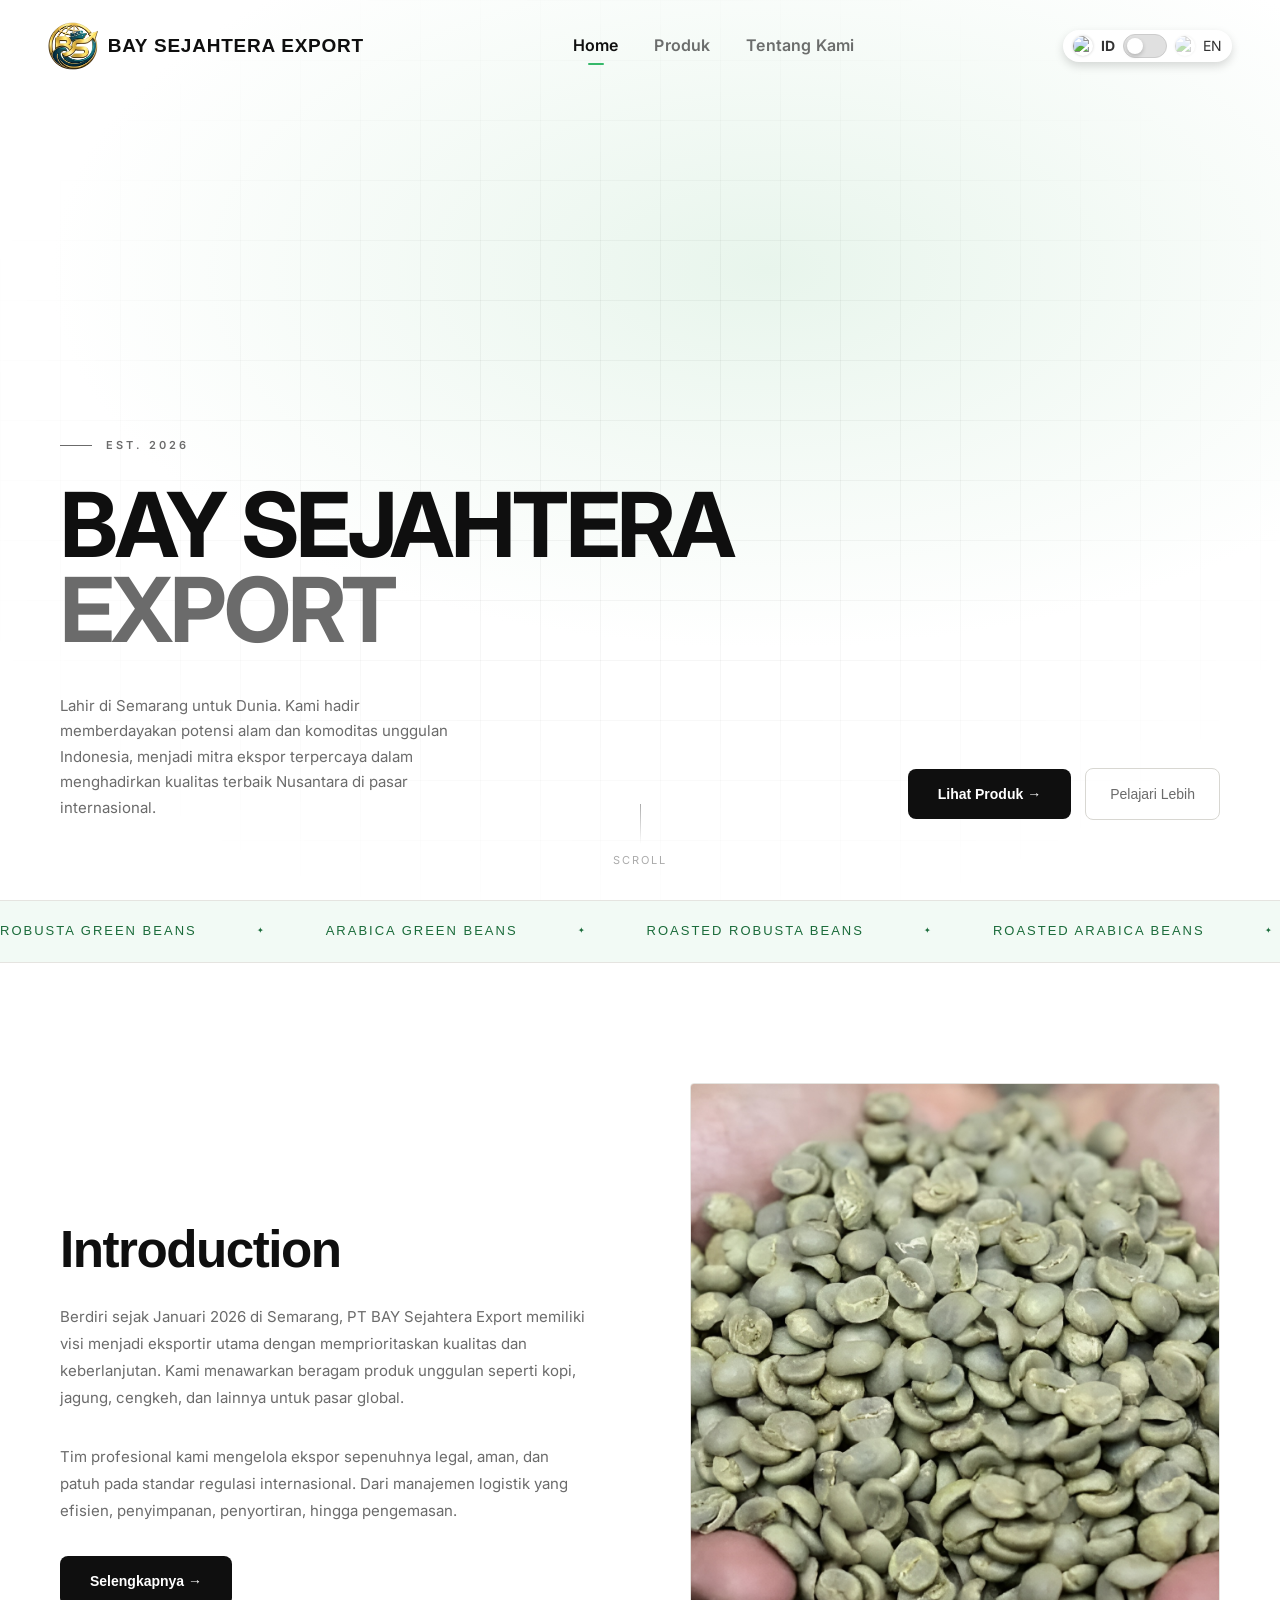
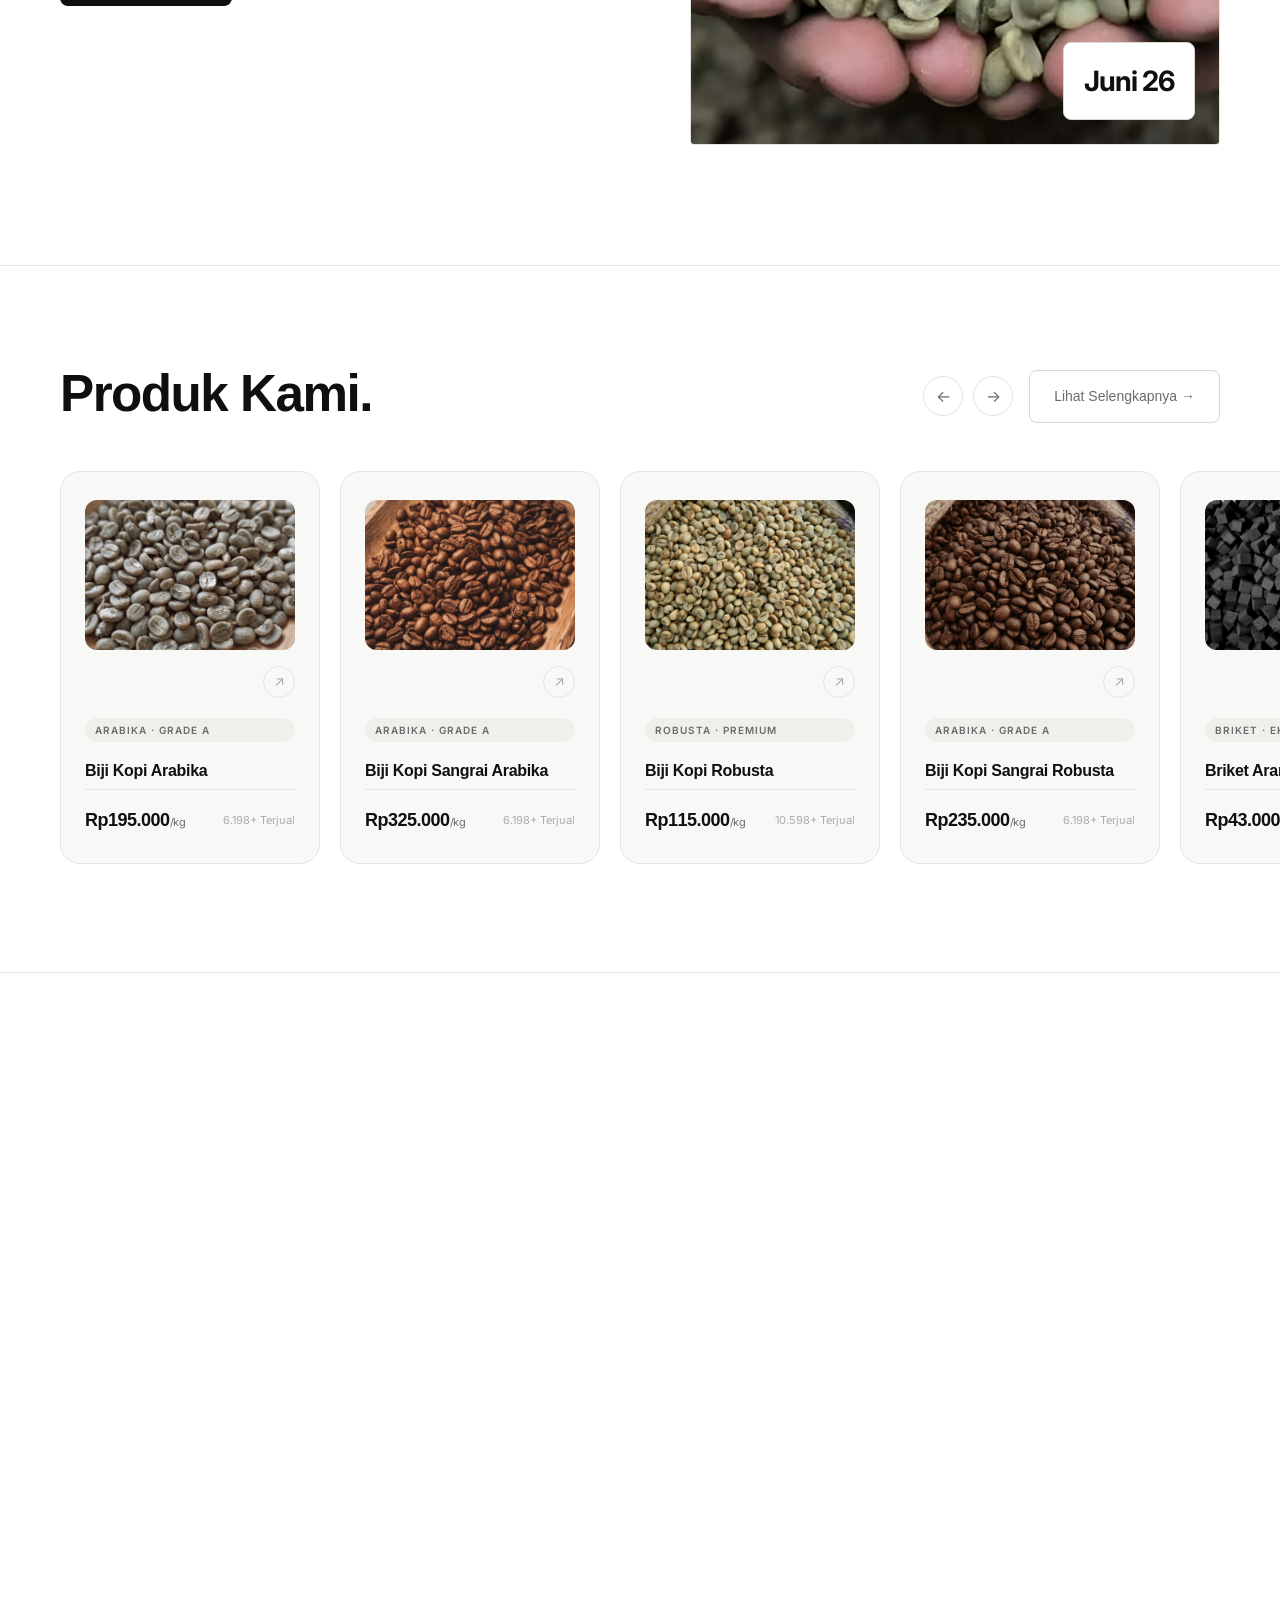
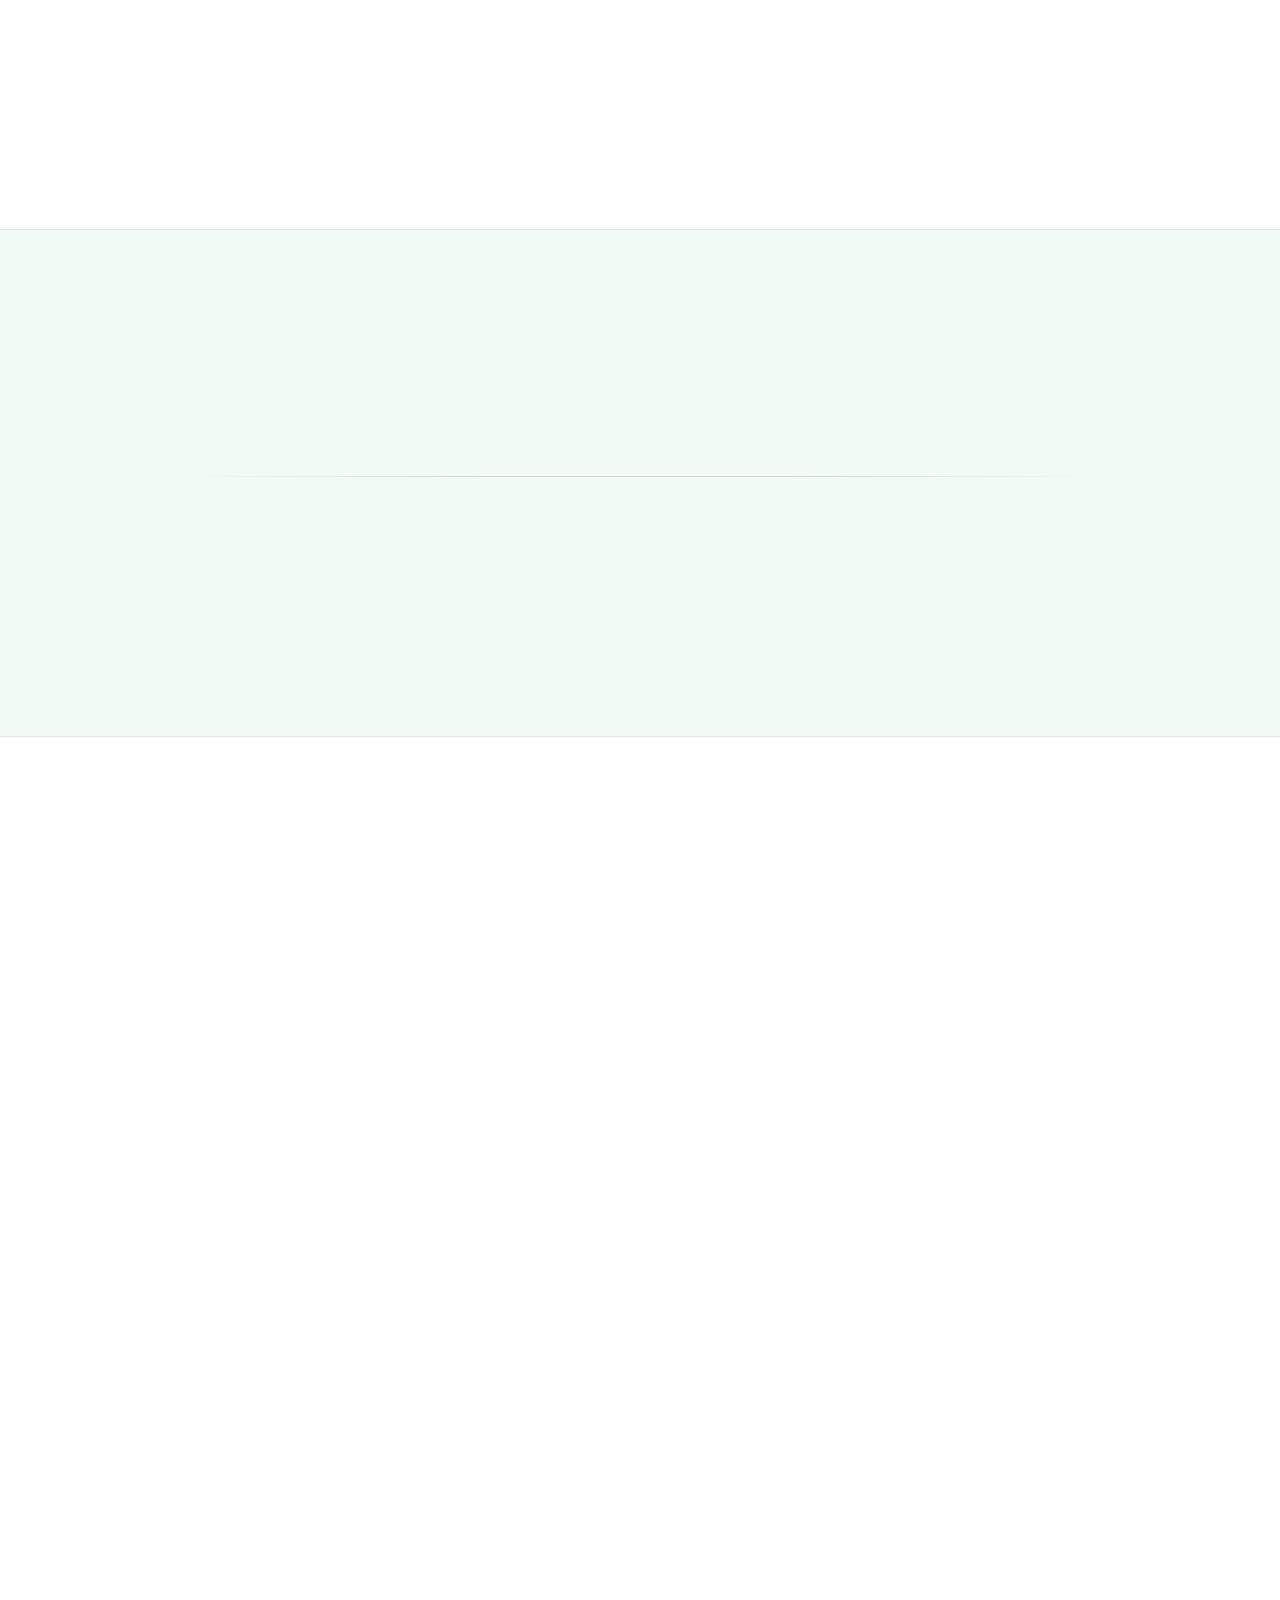
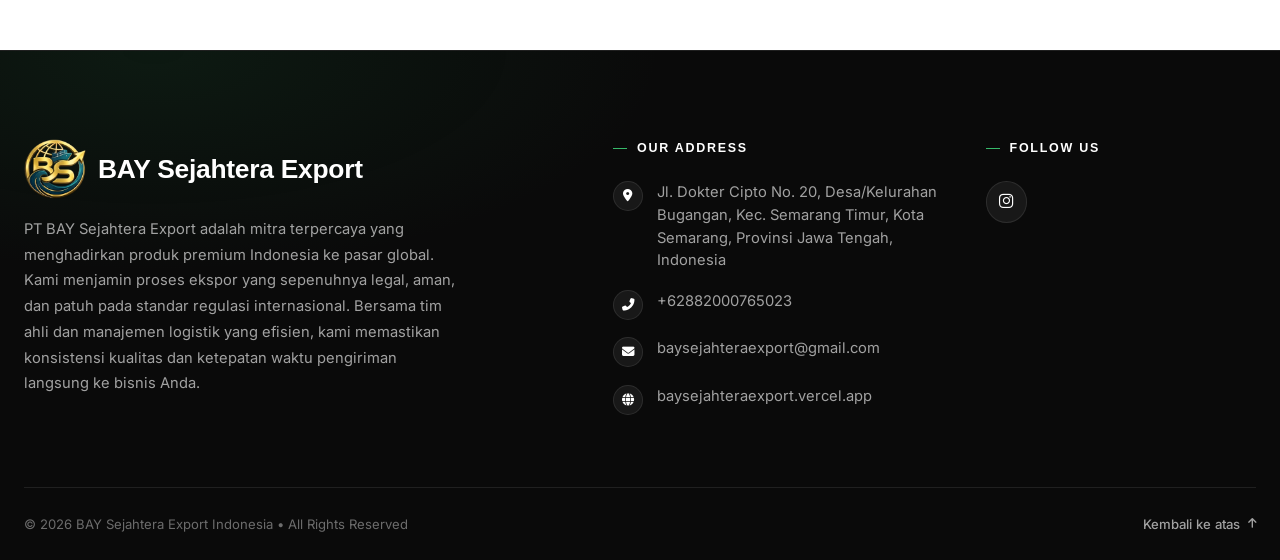
==== commit 23e8fe05: "Update index.html" ====
--- a/BSE/index.html
+++ b/BSE/index.html
@@ -1627,7 +1627,7 @@
                     </li>
                     <li>
                         <span class="contact-icon"><i class="fas fa-phone-alt"></i></span>
-                        <a href="tel:+628117033993">+6281225353152</a>
+                        <a href="tel:+628117033993">+62882000765023</a>
                     </li>
                     <li>
                         <span class="contact-icon"><i class="fas fa-envelope"></i></span>
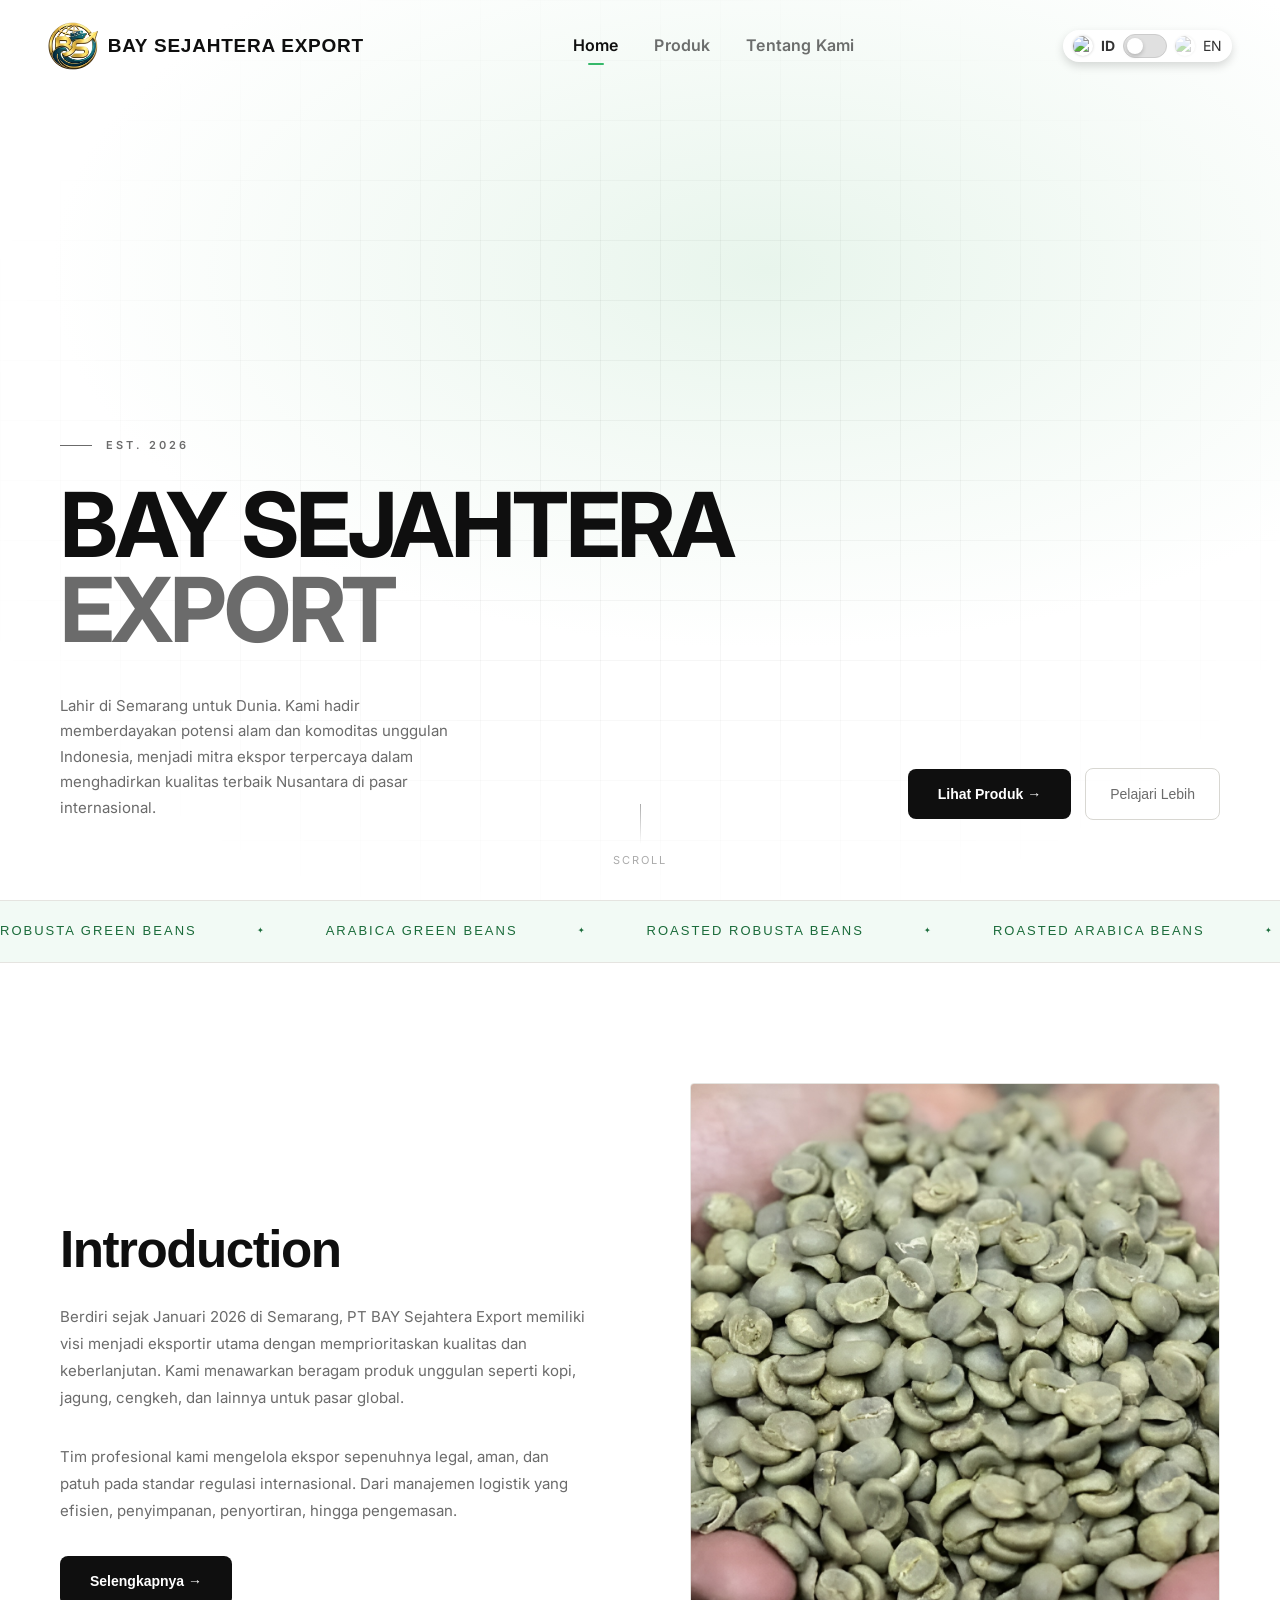
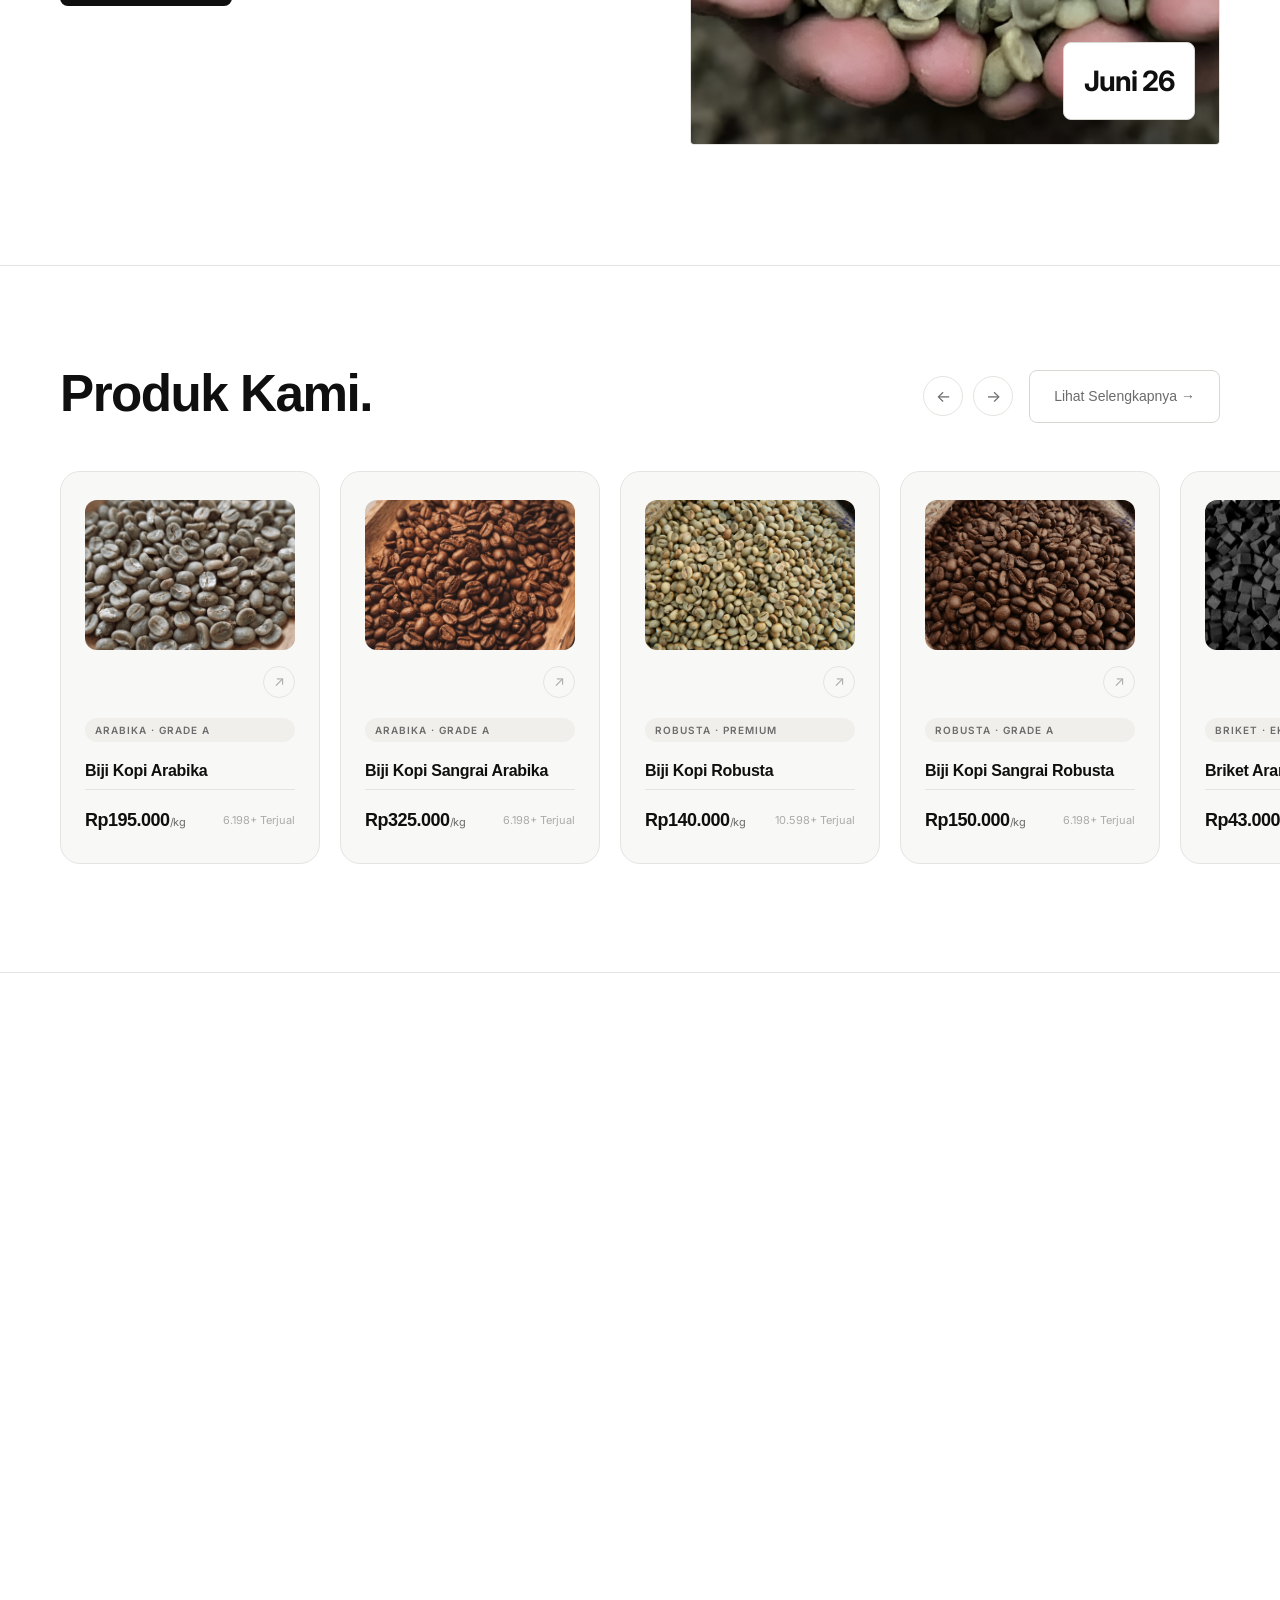
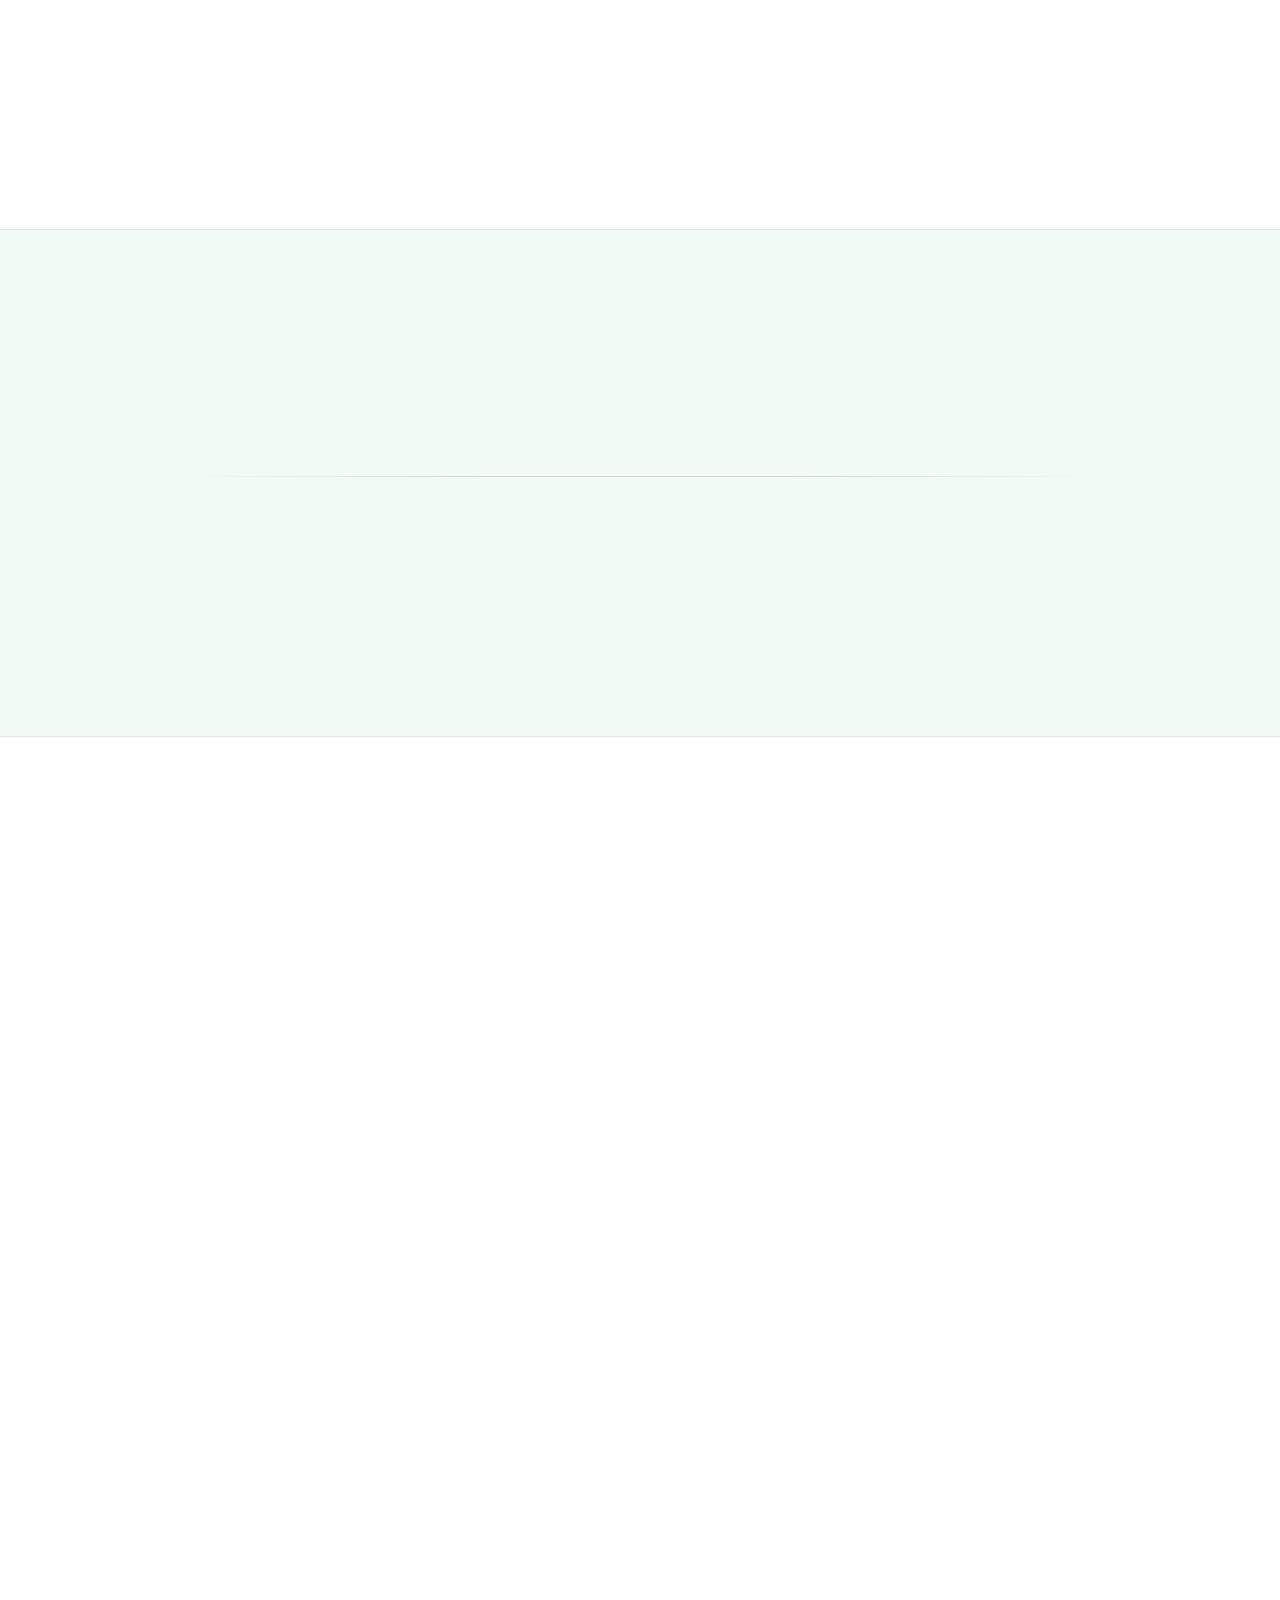
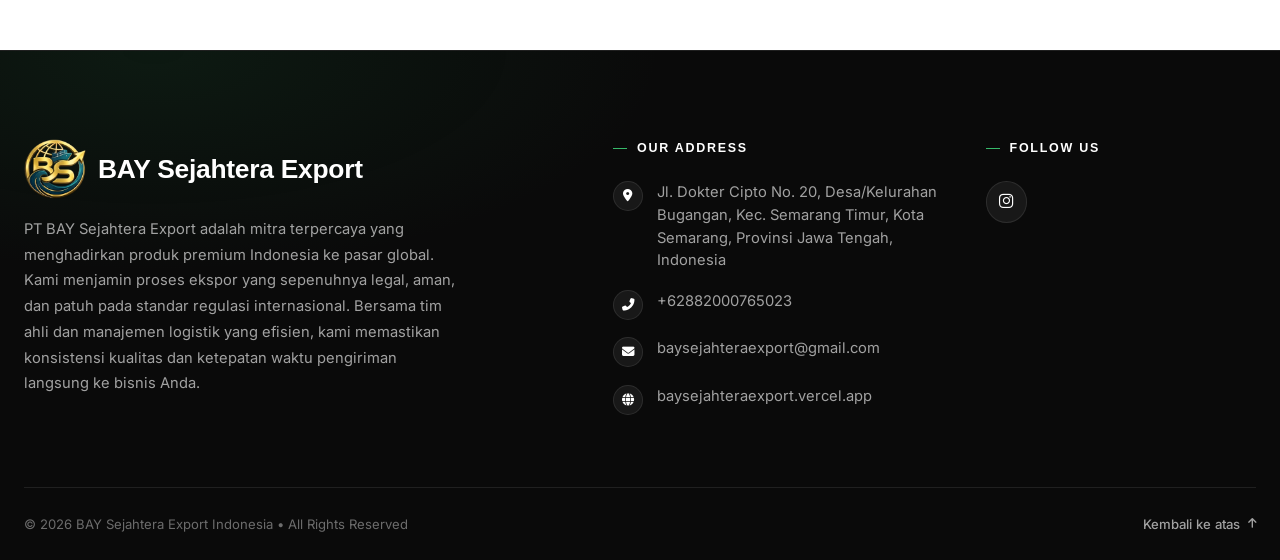
==== commit 94ad0d12: "Update index.html" ====
--- a/BSE/index.html
+++ b/BSE/index.html
@@ -1391,7 +1391,7 @@
           <div class="product-name" data-id="Biji Kopi Robusta" data-en="Robusta Coffee Beans">Robusta Coffee Beans</div>
           <!-- <div class="product-origin" data-id="Semarang, Jawa Tengah" data-en="Semarang, Central Java">Semarang, Jawa Tengah</div> -->
           <div class="product-meta">
-            <div class="product-price">Rp115.000<small style="font-size:11px;font-weight:400;color:var(--text-muted)">/kg</small></div>
+            <div class="product-price">Rp140.000<small style="font-size:11px;font-weight:400;color:var(--text-muted)">/kg</small></div>
             <div class="product-sold" data-id="10.598+ Terjual" data-en="10,598+ Sold">10.598+ Terjual</div>
           </div>
         </div>
@@ -1403,11 +1403,11 @@
           <div class="product-card-top" style="margin-top:16px;justify-content:flex-end;">
             <div class="product-arrow">↗</div>
           </div>
-          <div class="product-tag" data-id="Arabika · Grade A" data-en="Arabica · Grade A">Arabika · Grade A</div>
+          <div class="product-tag" data-id="Robusta · Grade A" data-en="Robusted · Grade A">Robusta · Grade A</div>
           <div class="product-name" data-id="Biji Kopi Sangrai Robusta" data-en="Roasted Robusta Coffee Beans">Roasted Robusta Coffee Beans</div>
           <!-- <div class="product-origin" data-id="Semarang, Jawa Tengah" data-en="Semarang, Central Java">Semarang, Jawa Tengah</div> -->
           <div class="product-meta">
-            <div class="product-price">Rp235.000<small style="font-size:11px;font-weight:400;color:var(--text-muted)">/kg</small></div>
+            <div class="product-price">Rp150.000<small style="font-size:11px;font-weight:400;color:var(--text-muted)">/kg</small></div>
             <div class="product-sold" data-id="6.198+ Terjual" data-en="6,198+ Sold">6.198+ Terjual</div>
           </div>
         </div>
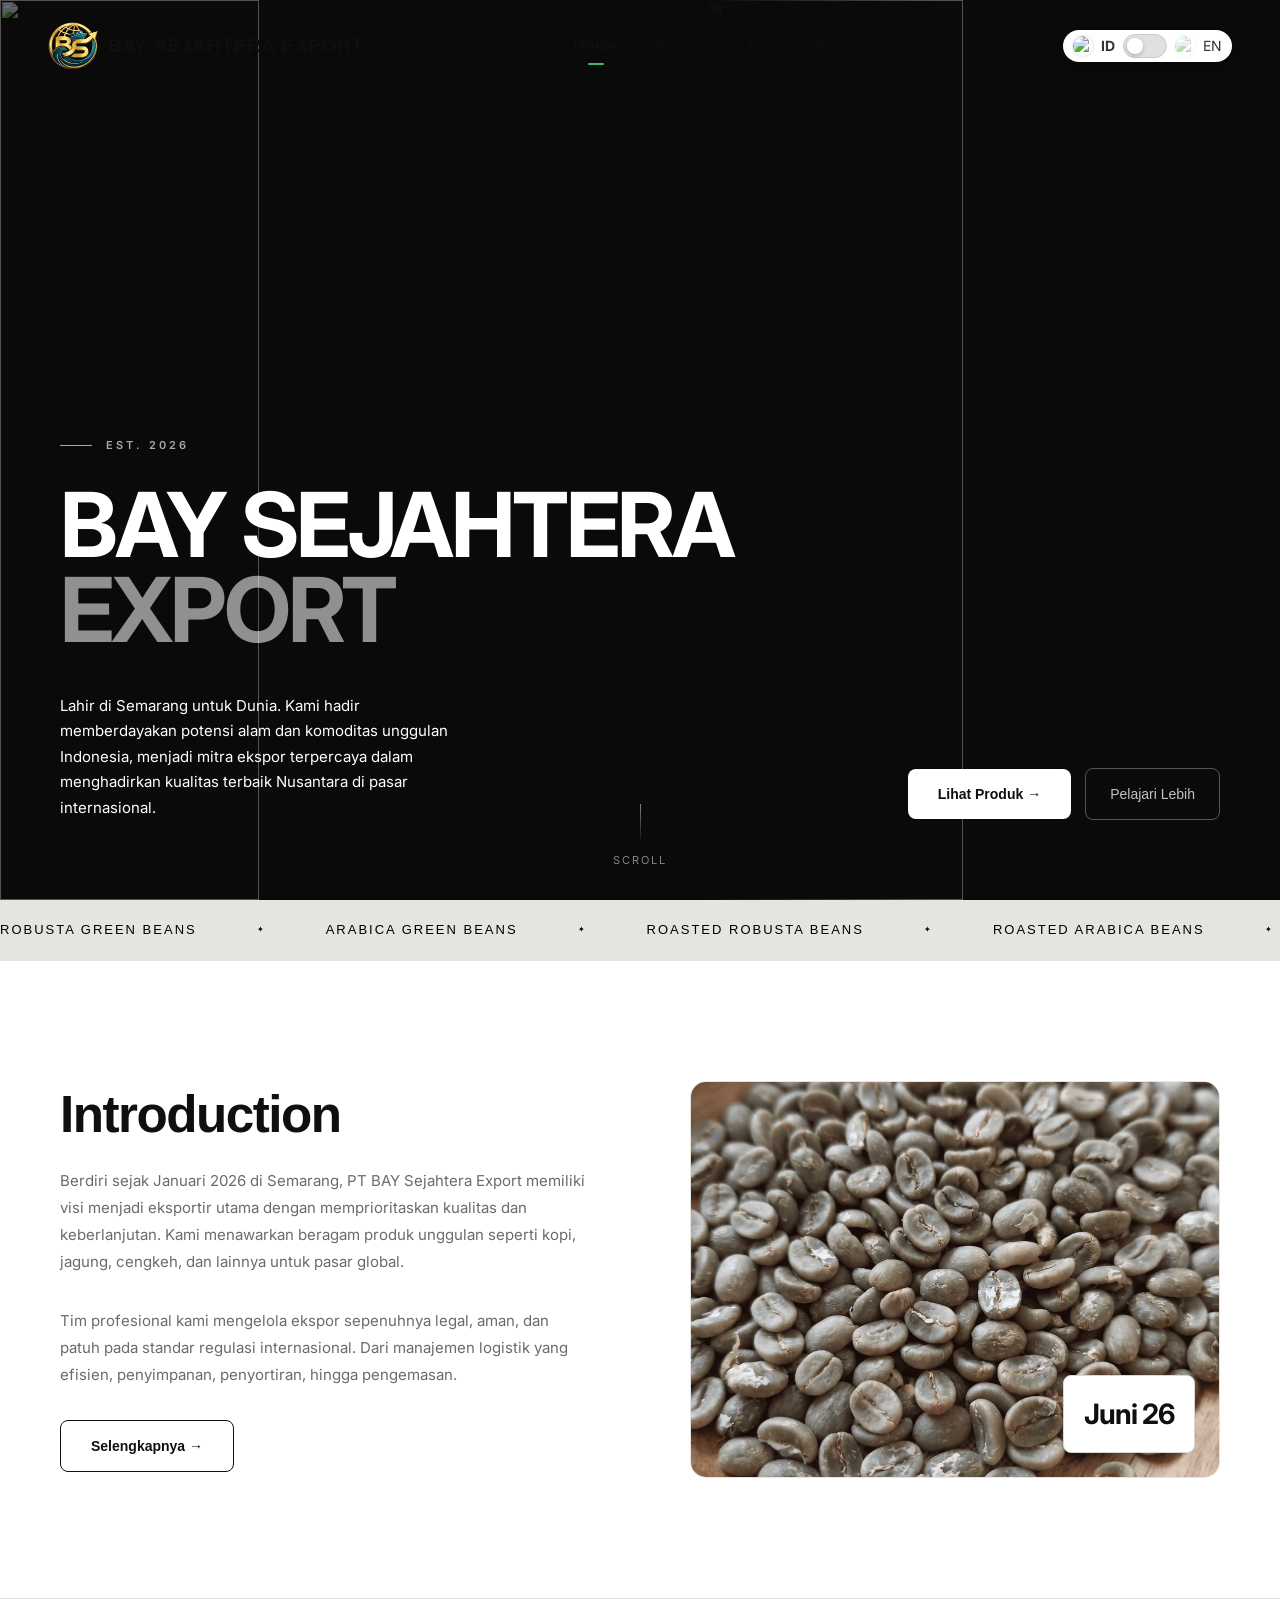
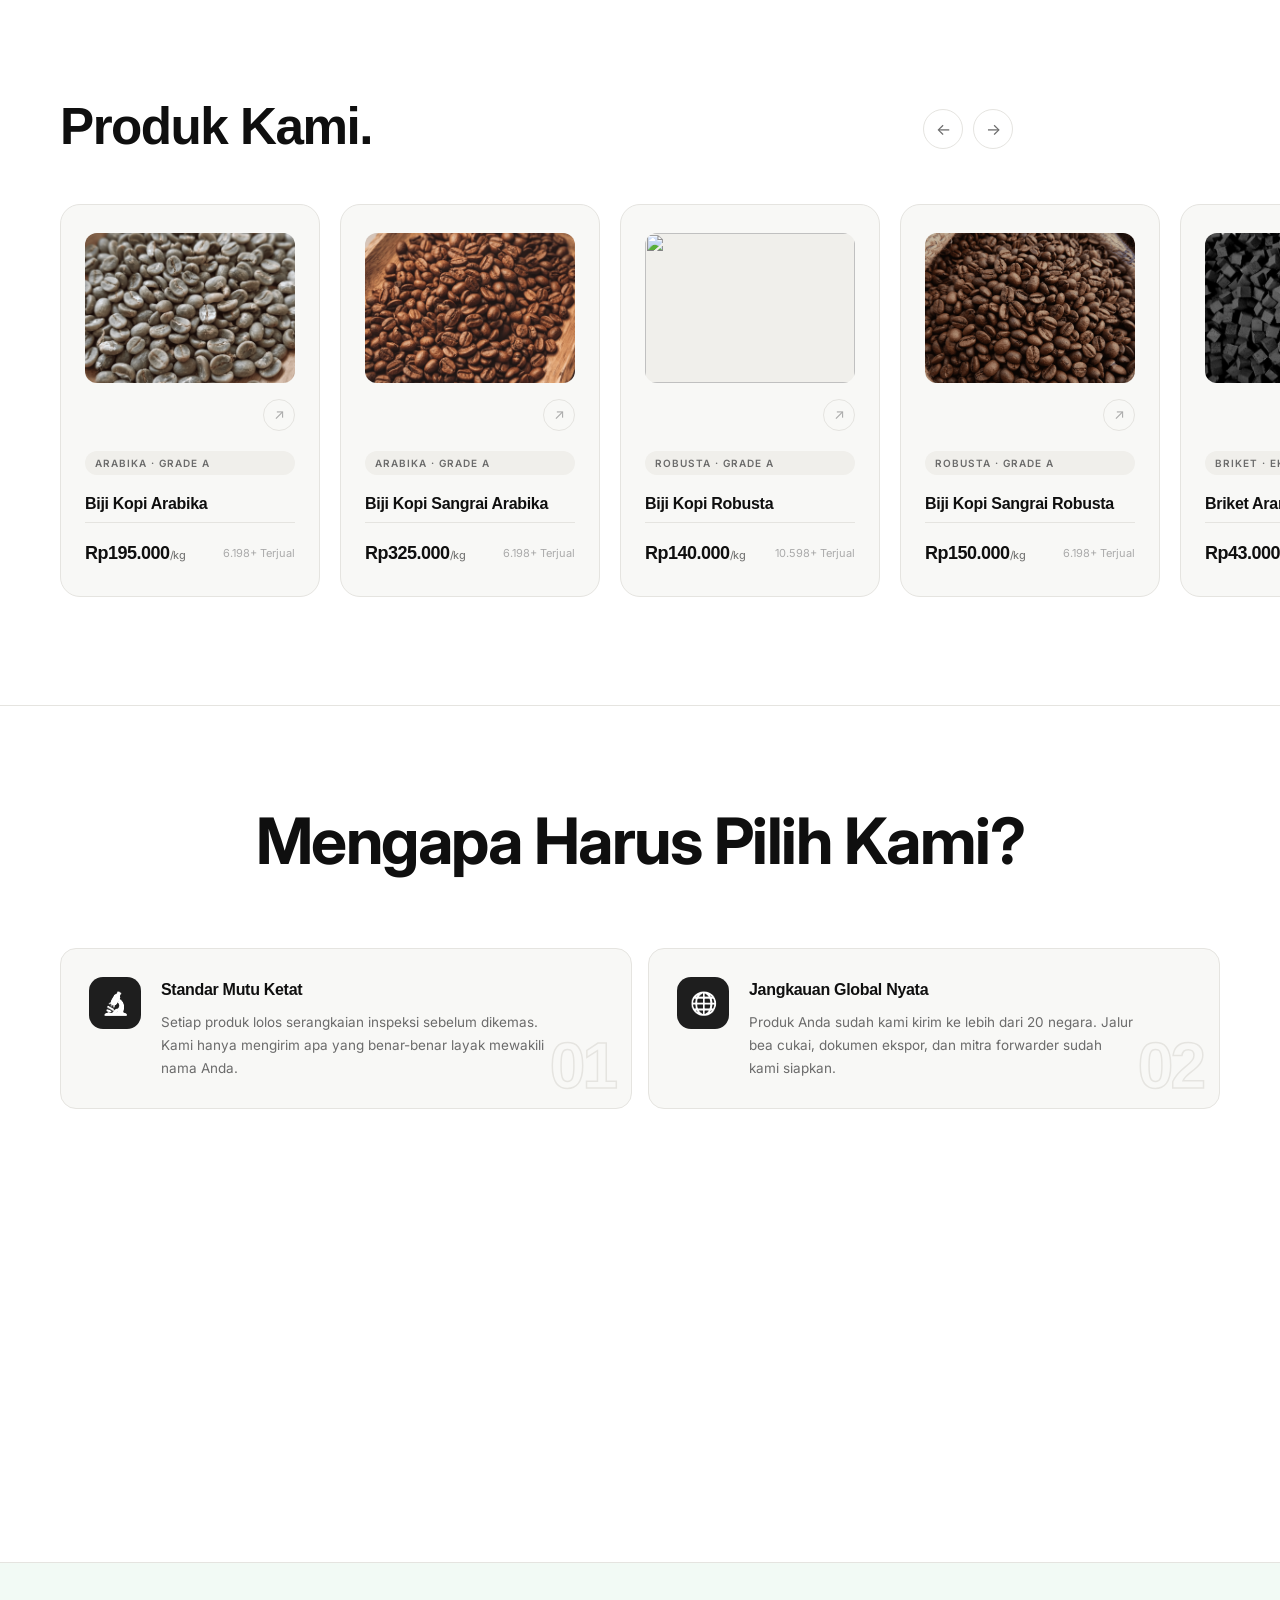
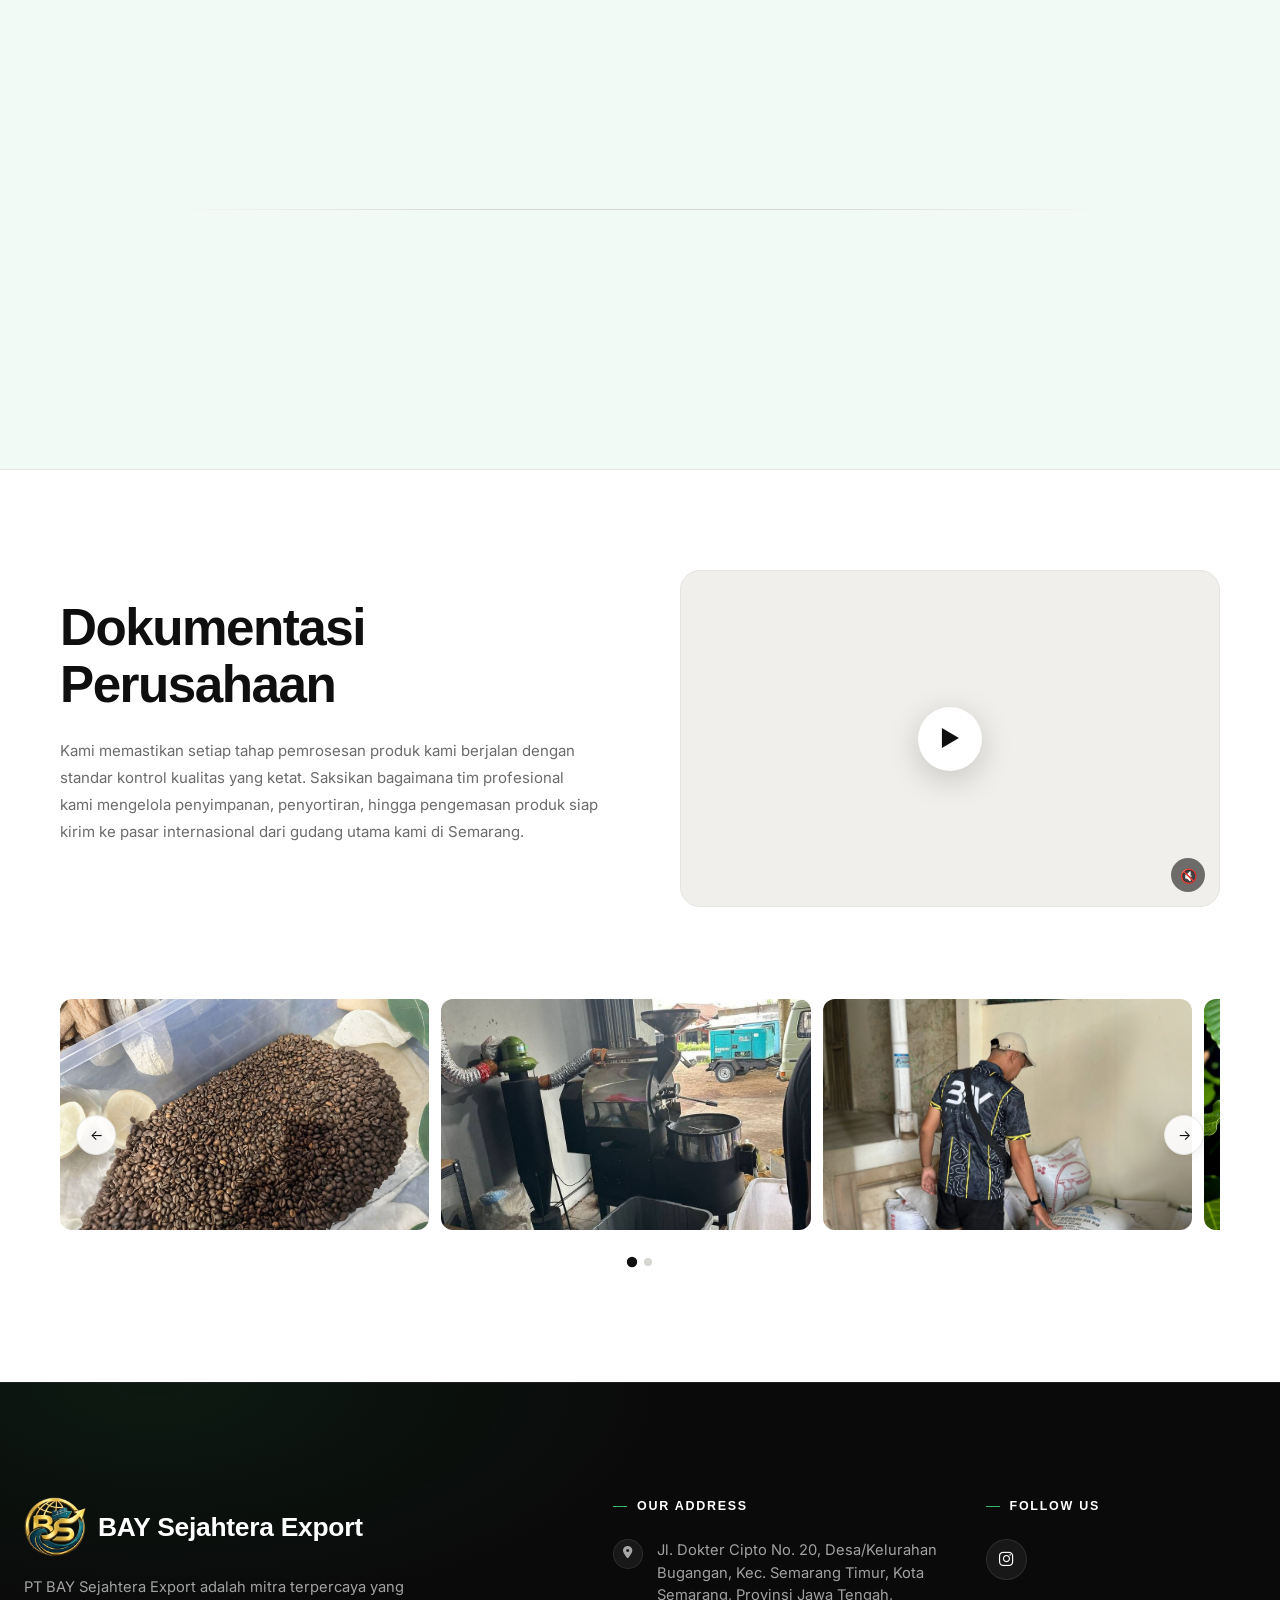
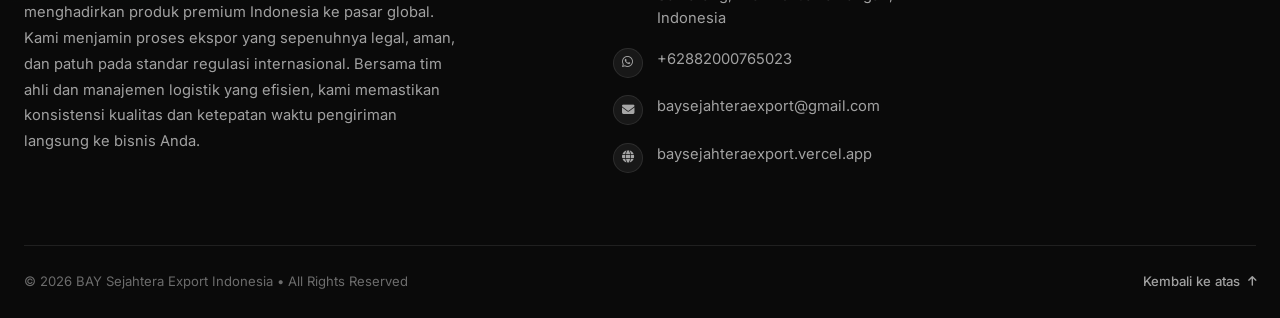
==== commit e247757b: "Update index.html" ====
--- a/BSE/index.html
+++ b/BSE/index.html
@@ -55,22 +55,53 @@
       padding: 0 60px 80px;
       position: relative;
       overflow: hidden;
+      background: #0F0F0F;
     }
 
     .hero-bg {
       position: absolute;
       inset: 0;
-      background: radial-gradient(ellipse 80% 60% at 60% 30%, #e8f5ec 0%, #FFFFFF 70%);
-    }
+      background: #0a0a0a;
+    }
+
+    .hero-side-photo {
+  position: absolute;
+  top: 0;
+  height: 100%;
+  width: 45%;
+  object-fit: cover;
+  object-position: center;
+  opacity: 0.4;
+  pointer-events: none;
+}
+
+.hero-side-left {
+  left: 0;
+  -webkit-mask-image: linear-gradient(to right, black 60%, transparent 100%);
+          mask-image: linear-gradient(to right, black 60%, transparent 100%);
+}
+
+.hero-side-right {
+  right: 0;
+  -webkit-mask-image: linear-gradient(to left, black 60%, transparent 100%);
+          mask-image: linear-gradient(to left, black 60%, transparent 100%);
+}
 
     .hero-grid-overlay {
+      display: none;
+    }
+
+    .hero-center-photo {
       position: absolute;
-      inset: 0;
-      background-image:
-        linear-gradient(rgba(0,0,0,0.04) 1px, transparent 1px),
-        linear-gradient(90deg, rgba(0,0,0,0.04) 1px, transparent 1px);
-      background-size: 60px 60px;
-      mask-image: radial-gradient(ellipse 70% 70% at 50% 50%, black 30%, transparent 80%);
+      top: 60%;
+      left: 50%;
+      transform: translate(-50%, -50%);
+      height: 90%;
+      max-width: 34%;
+      object-fit: contain;
+      opacity: 0.5;
+      pointer-events: none;
+      filter: grayscale(0.15);
     }
 
     .hero-eyebrow {
@@ -79,7 +110,7 @@
       font-weight: 600;
       letter-spacing: 3px;
       text-transform: uppercase;
-      color: var(--text-muted);
+      color: rgba(255,255,255,0.65);
       margin-bottom: 28px;
       display: flex;
       align-items: center;
@@ -90,7 +121,7 @@
       display: block;
       width: 32px;
       height: 1px;
-      background: var(--text-muted);
+      background: rgba(255,255,255,0.65);
     }
 
     .hero-headline {
@@ -102,6 +133,7 @@
       letter-spacing: -3px;
       margin-bottom: 40px;
       max-width: 900px;
+      color: #FFFFFF;
     }
 
     .hero-headline .line {
@@ -120,7 +152,7 @@
     .line-2 .word:nth-child(1) { animation-delay: 0.35s; }
     .line-2 .word:nth-child(2) { animation-delay: 0.45s; }
 
-    .hero-headline .dim { color: var(--text-muted); }
+    .hero-headline .dim { color: rgba(255,255,255,0.55); }
 
     @keyframes slideUp {
       to { transform: translateY(0); }
@@ -136,7 +168,7 @@
 
     .hero-desc {
       max-width: 420px;
-      color: var(--text-muted);
+      color: white;
       font-size: 15px;
       line-height: 1.7;
     }
@@ -149,8 +181,8 @@
     }
 
     .btn-primary {
-      background: #0F0F0F;
-      color: #fff;
+      background: #FFFFFF;
+      color: #0F0F0F;
       padding: 14px 30px;
       border: none;
       border-radius: 8px;
@@ -166,11 +198,19 @@
     }
     .btn-primary:hover { opacity: 0.88; transform: translateY(-1px); }
 
+    .btn-bordered {
+      border: 1.5px solid #0F0F0F;
+    }
+    .btn-bordered:hover {
+      background: #0F0F0F;
+      color: #FFFFFF;
+    }
+
     .btn-ghost {
       background: transparent;
-      color: var(--text-muted);
+      color: rgba(255,255,255,0.75);
       padding: 14px 24px;
-      border: 1px solid var(--border-light);
+      border: 1px solid rgba(255,255,255,0.3);
       border-radius: 8px;
       font-family: 'Space Grotesk', sans-serif;
       font-size: 14px;
@@ -179,8 +219,8 @@
       text-decoration: none;
       transition: color 0.2s, border-color 0.2s;
     }
-    .btn-ghost:hover { color: var(--text); border-color: var(--text-muted); }
-
+    .btn-ghost:hover { color: #fff; border-color: rgba(255,255,255,0.7); }
+    
     .hero-scroll {
       position: absolute;
       bottom: 30px;
@@ -190,7 +230,7 @@
       flex-direction: column;
       align-items: center;
       gap: 8px;
-      color: var(--text-dim);
+      color: rgba(255,255,255,0.5);
       font-size: 11px;
       letter-spacing: 2px;
       text-transform: uppercase;
@@ -199,7 +239,7 @@
     .scroll-line {
       width: 1px;
       height: 40px;
-      background: linear-gradient(to bottom, var(--text-dim), transparent);
+      background: linear-gradient(to bottom, rgba(255,255,255,0.5), transparent);
       animation: scrollPulse 2s 1.5s ease-in-out infinite;
     }
     @keyframes scrollPulse {
@@ -216,6 +256,7 @@
       object-fit: cover;
       animation: beanFloat var(--dur, 12s) var(--delay, 0s) ease-in-out infinite;
       filter: drop-shadow(0 4px 14px rgba(60,25,5,0.22));
+      display: none;
     }
     @keyframes beanFloat {
       0%   { opacity: 0; transform: translateY(20px) rotate(var(--rot0, 0deg)) scale(0.85); }
@@ -264,6 +305,47 @@
       grid-template-columns: 1fr 1fr;
       gap: 100px;
       align-items: center;
+      position: relative;
+      overflow: hidden;
+    }
+
+    .intro-accent {
+      position: absolute;
+      top: 10px;
+      left: -70px;
+      width: 260px;
+      height: auto;
+      opacity: 0.07;
+      pointer-events: none;
+      user-select: none;
+      z-index: 0;
+      /* transform: rotate(-6deg); */
+    }
+
+    #about > div:first-child {
+      position: relative;
+      z-index: 1;
+    }
+
+    /* .intro-corner-triangle {
+      position: absolute;
+      bottom: 0;
+      right: 0;
+      width: 360px;
+      height: 360px;
+      object-fit: cover;
+      object-position: bottom right;
+      clip-path: polygon(100% 0, 100% 100%, 0 100%);
+      -webkit-clip-path: polygon(100% 0, 100% 100%, 0 100%);
+      filter: grayscale(100%);
+      pointer-events: none;
+      user-select: none;
+      z-index: 0;
+    } */
+
+    @media (max-width: 768px) {
+      .intro-accent { width: 160px; top: -10px; left: -10px; }
+      /* .intro-corner-triangle { width: 150px; height: 150px; } */
     }
 
     .section-eyebrow {
@@ -302,10 +384,10 @@
 
     .about-visual {
       position: relative;
-      aspect-ratio: 4/5;
+      aspect-ratio: 4/3;
       background: var(--bg-raised);
       border: 1px solid var(--border);
-      border-radius: 4px;
+      border-radius: 16px;
       overflow: hidden;
       display: flex;
       align-items: center;
@@ -340,6 +422,21 @@
     }
     .about-badge-label { font-size: 12px; color: var(--text-muted); }
 
+    /* ── ABOUT SLIDESHOW ── */
+    .about-slide {
+      position: absolute;
+      inset: 0;
+      width: 100%;
+      height: 100%;
+      object-fit: cover;
+      opacity: 0;
+      transition: opacity 1s ease;
+      display: block;
+    }
+    .about-slide.active {
+      opacity: 1;
+    }
+
     .warehouse-icon {
       font-size: 80px;
       opacity: 0.5;
@@ -524,10 +621,42 @@
       padding: 100px 60px;
       border-top: 1px solid var(--border);
       background: var(--bg);
+      position: relative;
+      overflow: hidden;
+    }
+
+    .why-batik-accent {
+      position: absolute;
+      width: 320px;
+      height: auto;
+      opacity: 0.12;
+      filter: grayscale(1);
+      pointer-events: none;
+      user-select: none;
+      z-index: 0;
+    }
+    .why-batik-tl {
+      top: -7px;
+      left: -25px;
+      transform: rotate(-15deg);
+    }
+    .why-batik-br {
+      bottom: -20px;
+      right: -80px;
+      /* transform: rotate(10deg) scaleX(-1); */
+    }
+    .why-batik-center {
+      top: 50%;
+      left: 50%;
+      width: 500px;
+      transform: translate(-50%, -50%) rotate(-4deg);
+      opacity: 0.09;
     }
 
     .why-header {
       margin-bottom: 60px;
+      position: relative;
+      z-index: 1;
     }
     .why-header .section-title {
       font-size: clamp(36px, 5vw, 64px);
@@ -539,6 +668,8 @@
       display: grid;
       grid-template-columns: repeat(2, 1fr);
       gap: 16px;
+      position: relative;
+      z-index: 1;
     }
 
     .feature-card {
@@ -760,11 +891,11 @@
 
     /* ── MARQUEE ── */
     .marquee-section {
-      border-top: 1px solid var(--border);
-      border-bottom: 1px solid var(--border);
+      border-top: none;
+      border-bottom: none;
       padding: 20px 0;
       overflow: hidden;
-      background: #f2faf5;
+      background: #E5E4E0;
     }
     .marquee-track {
       display: flex;
@@ -777,7 +908,7 @@
       font-family: 'Space Grotesk', sans-serif;
       font-size: 13px;
       font-weight: 500;
-      color: var(--accent-green);
+      color: #000000;
       letter-spacing: 2px;
       text-transform: uppercase;
       display: flex;
@@ -798,6 +929,65 @@
       padding: 100px 60px;
       border-top: 1px solid var(--border);
       background: var(--bg);
+      position: relative;
+      overflow: hidden;
+    }
+
+    .docs-cloud-accent {
+      position: absolute;
+      width: 220px;
+      height: auto;
+      opacity: 0.1;
+      pointer-events: none;
+      user-select: none;
+      z-index: 0;
+      animation: cloudFloat 8s ease-in-out infinite;
+    }
+    .docs-cloud-tl {
+      top: 20px;
+      left: -3px;
+      animation-delay: 0s;
+    }
+    .docs-cloud-br {
+      bottom: 20px;
+      right: -3px;
+      width: 260px;
+      animation-name: cloudFloatMirror;
+      animation-delay: 1.5s;
+    }
+    @keyframes cloudFloat {
+      0%, 100% { transform: translateY(0); }
+      50% { transform: translateY(-18px); }
+    }
+    @keyframes cloudFloatMirror {
+      0%, 100% { transform: scaleX(-1) translateY(0); }
+      50% { transform: scaleX(-1) translateY(-18px); }
+    }
+
+    .docs-batik-center {
+      position: absolute;
+      top: 50%;
+      left: 50%;
+      width: 500px;
+      transform: translate(-50%, -50%);
+      opacity: 0.2;
+      filter: grayscale(1);
+      -webkit-mask-image: radial-gradient(circle, black 0%, transparent 100%);
+              mask-image: radial-gradient(circle, black 0%, transparent 100%);
+      pointer-events: none;
+      user-select: none;
+      z-index: 0;
+      animation: batikCenterFloat 9s ease-in-out infinite;
+    }
+    @keyframes batikCenterFloat {
+      0%, 100% { transform: translate(-50%, -50%) translateY(0); }
+      50% { transform: translate(-50%, -50%) translateY(-14px); }
+    }
+
+    @media (max-width: 640px) {
+      .docs-cloud-accent { width: 130px; opacity: 0.08; }
+      .docs-cloud-br { width: 150px; }
+      .docs-batik-center { width: 240px; opacity: 0.3; }
     }
 
     .docs-inner {
@@ -806,6 +996,8 @@
       gap: 80px;
       align-items: center;
       margin-bottom: 80px;
+      position: relative;
+      z-index: 1;
     }
 
     .docs-video-wrap {
@@ -872,6 +1064,8 @@
     /* Photo Carousel */
     .docs-photo-carousel-wrap {
       position: relative;
+      z-index: 1;
+      overflow: hidden;
     }
     .docs-photo-carousel {
       display: flex;
@@ -884,7 +1078,7 @@
     }
     .docs-photo-carousel::-webkit-scrollbar { display: none; }
     .docs-photo-slide {
-      flex: 0 0 calc((100% - 24px) / 3);
+      flex: 0 0 calc((100% - 28px) / 3);
       scroll-snap-align: start;
       aspect-ratio: 16/10;
       border-radius: 12px;
@@ -896,7 +1090,7 @@
       overflow: hidden;
     }
     @media (max-width: 640px) {
-      .docs-photo-slide { flex: 0 0 calc((100% - 24px) / 2); }
+      .docs-photo-slide { flex: 0 0 calc((100% - 16px) / 2); }
     }
     .docs-photo-placeholder {
       width: 100%;
@@ -1075,16 +1269,8 @@
     @media (max-width: 900px) {
       #hero { padding: 0 24px 48px; justify-content: center; }
       .hero-scroll { display: none; }
-      .coffee-bean { display: none; }
-      /* Munculkan hanya 4 aksen biji kopi di layar kecil, ukuran diperkecil */
-      .coffee-bean:nth-of-type(1),
-      .coffee-bean:nth-of-type(7),
-      .coffee-bean:nth-of-type(8),
-      .coffee-bean:nth-of-type(11) {
-        display: block;
-        width: 32px !important;
-        height: 32px !important;
-      }
+      .hero-side-photo { width: 32%; }
+      .hero-center-photo { max-width: 48%; height: 60%; opacity: 0.14; }
 
       #about { grid-template-columns: 1fr; padding: 80px 24px; gap: 40px; }
       .about-visual { max-width: 380px; margin: 0 auto; }
@@ -1117,6 +1303,8 @@
       .hero-desc { max-width: 100%; }
       .hero-actions { width: 100%; flex-direction: column; gap: 12px; }
       .btn-primary, .btn-ghost { width: 100%; justify-content: center; text-align: center; }
+      .hero-side-photo { width: 26%; }
+      .hero-center-photo { max-width: 62%; height: 46%; opacity: 0.12; }
 
       /* About */
       #about { padding: 60px 20px; gap: 32px; }
@@ -1132,6 +1320,8 @@
       /* Why Us */
       #why { padding: 60px 20px; }
       .why-header { margin-bottom: 36px; }
+      .why-batik-accent { width: 180px; opacity: 0.13; }
+      .why-batik-center { width: 220px; opacity: 0.09; }
       .features-grid { grid-template-columns: 1fr; }
       .feature-card { padding: 22px 20px; gap: 16px; }
       .feature-desc { padding-right: 0; }
@@ -1203,39 +1393,10 @@
   <!-- HERO -->
   <section id="hero">
     <div class="hero-bg"></div>
+      <img class="hero-side-photo hero-side-left" src="kiri.png" alt="">
+      <img class="hero-side-photo hero-side-right" src="kanan.png" alt="">
+      <img class="hero-center-photo" src="gunungan.png" alt="">
     <div class="hero-grid-overlay"></div>
-
-    <!-- Coffee bean photo accents -->
-    <img class="coffee-bean" src="biji.png" 
-      style="width:60px;height:60px;top:18%;left:72%;--dur:14s;--delay:0s;--rot0:-20deg;--rot1:30deg;--op:0.8;border-radius:50%;object-fit:cover;" alt="">
-    <img class="coffee-bean" src="biji.png" 
-      style="width:42px;height:42px;top:55%;left:85%;--dur:10s;--delay:2s;--rot0:15deg;--rot1:-25deg;--op:0.75;border-radius:50%;object-fit:cover;" alt="">
-    <img class="coffee-bean" src="biji.png" 
-      style="width:70px;height:70px;top:30%;left:88%;--dur:16s;--delay:1s;--rot0:40deg;--rot1:-10deg;--op:0.7;border-radius:50%;object-fit:cover;" alt="">
-    <img class="coffee-bean" src="biji.png" 
-      style="width:34px;height:34px;top:70%;left:78%;--dur:11s;--delay:3.5s;--rot0:-35deg;--rot1:20deg;--op:0.78;border-radius:50%;object-fit:cover;" alt="">
-    <img class="coffee-bean" src="biji.png" 
-      style="width:50px;height:50px;top:42%;left:93%;--dur:13s;--delay:5s;--rot0:10deg;--rot1:50deg;--op:0.65;border-radius:50%;object-fit:cover;" alt="">
-    <img class="coffee-bean" src="biji.png" 
-      style="width:44px;height:44px;top:12%;left:80%;--dur:9s;--delay:4s;--rot0:-10deg;--rot1:-50deg;--op:0.8;border-radius:50%;object-fit:cover;" alt="">
-    <img class="coffee-bean" src="biji.png" 
-      style="width:38px;height:38px;top:80%;left:91%;--dur:12s;--delay:6.5s;--rot0:25deg;--rot1:-30deg;--op:0.72;border-radius:50%;object-fit:cover;" alt="">
-
-    <!-- Additional coffee bean accents: spread to left & center -->
-    <img class="coffee-bean" src="biji.png" 
-      style="width:52px;height:52px;top:14%;left:6%;--dur:13s;--delay:0.8s;--rot0:10deg;--rot1:-30deg;--op:0.7;border-radius:50%;object-fit:cover;" alt="">
-    <img class="coffee-bean" src="biji.png" 
-      style="width:36px;height:36px;top:38%;left:14%;--dur:11s;--delay:2.6s;--rot0:-25deg;--rot1:15deg;--op:0.75;border-radius:50%;object-fit:cover;" alt="">
-    <img class="coffee-bean" src="biji.png" 
-      style="width:64px;height:64px;top:8%;left:22%;--dur:15s;--delay:1.4s;--rot0:20deg;--rot1:-40deg;--op:0.65;border-radius:50%;object-fit:cover;" alt="">
-    <img class="coffee-bean" src="biji.png" 
-      style="width:40px;height:40px;top:62%;left:9%;--dur:10s;--delay:4.2s;--rot0:-15deg;--rot1:35deg;--op:0.72;border-radius:50%;object-fit:cover;" alt="">
-    <img class="coffee-bean" src="biji.png" 
-      style="width:46px;height:46px;top:22%;left:38%;--dur:12s;--delay:3s;--rot0:30deg;--rot1:-20deg;--op:0.6;border-radius:50%;object-fit:cover;" alt="">
-    <img class="coffee-bean" src="biji.png" 
-      style="width:58px;height:58px;top:6%;left:48%;--dur:14s;--delay:5.5s;--rot0:-10deg;--rot1:25deg;--op:0.55;border-radius:50%;object-fit:cover;" alt="">
-    <img class="coffee-bean" src="biji.png" 
-      style="width:34px;height:34px;top:48%;left:30%;--dur:9s;--delay:6.2s;--rot0:15deg;--rot1:-35deg;--op:0.68;border-radius:50%;object-fit:cover;" alt="">
 
     <div class="hero-eyebrow">Est. 2026</div>
 
@@ -1280,30 +1441,11 @@
     </div>
   </div>
 
-  <!-- STATS -->
-  <!-- <section id="stats">
-    <div class="stat-item reveal">
-      <div class="stat-number" data-target="20">0<span>+</span></div>
-      <div class="stat-label">Negara Tujuan Ekspor</div>
-    </div>
-    <div class="stat-item reveal">
-      <div class="stat-number" data-target="10">0<span>K+</span></div>
-      <div class="stat-label">Pengiriman Selesai</div>
-    </div>
-    <div class="stat-item reveal">
-      <div class="stat-number" data-target="5">0<span>+</span></div>
-      <div class="stat-label">Jenis Komoditas Unggulan</div>
-    </div>
-    <div class="stat-item reveal">
-      <div class="stat-number" data-target="99">0<span>%</span></div>
-      <div class="stat-label">Kepuasan Klien</div>
-    </div>
-  </section> -->
-
   <!-- ABOUT -->
   <section id="about">
+    <img src="cloud-accent.png" alt="" class="intro-accent" aria-hidden="true">
+    <!-- <img src="intro-corner.png" alt="" class="intro-corner-triangle" aria-hidden="true"> -->
     <div>
-      <!-- <div class="section-eyebrow reveal">Tentang Perusahaan</div> -->
       <h2 class="section-title reveal" data-id="Introduction" data-en="Introduction">Introduction</h2>
       <p class="section-body reveal" data-id="Berdiri sejak Januari 2026 di Semarang, PT BAY Sejahtera Export memiliki visi menjadi eksportir utama dengan memprioritaskan kualitas dan keberlanjutan. Kami menawarkan beragam produk unggulan seperti kopi, jagung, cengkeh, dan lainnya untuk pasar global." data-en="Founded in January 2026 in Semarang, PT BAY Sejahtera Export envisions becoming a leading exporter by prioritizing quality and sustainability. We offer a wide range of premium products such as coffee, corn, cloves, and more for global markets.">
         Berdiri sejak tahun 2026 di Semarang, PT BAY Sejahtera Export memiliki visi menjadi eksportir utama dengan memprioritaskan kualitas dan keberlanjutan. Kami menawarkan beragam produk unggulan seperti kopi, jagung, cengkeh, dan lainnya untuk pasar global.
@@ -1311,12 +1453,17 @@
       <p class="section-body reveal" data-id="Tim profesional kami mengelola ekspor sepenuhnya legal, aman, dan patuh pada standar regulasi internasional. Dari manajemen logistik yang efisien, penyimpanan, penyortiran, hingga pengemasan." data-en="Our professional team manages exports in a fully legal, safe, and internationally compliant manner. From efficient logistics management and storage to sorting and packaging.">
         Tim profesional kami mengelola ekspor sepenuhnya legal, aman, dan patuh pada standar regulasi internasional. Dari manajemen logistik yang efisien, penyimpanan, penyortiran, hingga pengemasan.
       </p>
-      <a href="About.html" class="btn-primary reveal" style="display: inline-flex;" data-id="Selengkapnya →" data-en="Read More →">Selengkapnya →</a>
+      <a href="About.html" class="btn-primary btn-bordered reveal" style="display: inline-flex;" data-id="Selengkapnya →" data-en="Read More →">Selengkapnya →</a>
     </div>
     <div class="about-visual reveal" id="aboutVisualWrap">
-      <!-- GANTI FOTO: ubah nilai src di bawah ini menjadi path foto kamu -->
-      <div class="about-visual-inner" id="aboutVisualInner">
-        <img src="intro.jpg" alt="Foto Introduction" style="width:100%;height:100%;object-fit:cover;display:block;" onerror="this.style.display='none';document.getElementById('aboutFallback').style.display='flex'">
+      <div class="about-visual-inner" id="aboutVisualInner" style="position:relative;">
+        <img class="about-slide active" src="arabicagreenbeans.png" alt="Foto Introduction 1" onerror="this.style.display='none'">
+        <img class="about-slide" src="arabicaroastedbeans.png" alt="Foto Introduction 2" onerror="this.style.display='none'">
+        <img class="about-slide" src="robustagreenbeans.png" alt="Foto Introduction 3" onerror="this.style.display='none'">
+        <img class="about-slide" src="robustaroastedbeans.png" alt="Foto Introduction 4" onerror="this.style.display='none'">
+        <img class="about-slide" src="briket arang.jpg" alt="Foto Introduction 5" onerror="this.style.display='none'">
+        <img class="about-slide" src="biji jagung.jpg" alt="Foto Introduction 6" onerror="this.style.display='none'">
+        <img class="about-slide" src="cengkeh.jpg" alt="Foto Introduction 7" onerror="this.style.display='none'">
         <div id="aboutFallback" style="display:none;flex-direction:column;align-items:center;justify-content:center;width:100%;height:100%;gap:12px;">
           <div class="warehouse-icon">🏭</div>
           <div class="warehouse-label">Gudang Utama</div>
@@ -1324,7 +1471,6 @@
       </div>
       <div class="about-badge">
         <div class="about-badge-num">Juni 26</div>
-        <!-- <div class="about-badge-label" data-id="Tahun Berdiri" data-en="Year Founded">Tahun Berdiri</div> -->
       </div>
     </div>
   </section>
@@ -1333,7 +1479,6 @@
   <section id="products">
     <div class="products-header reveal">
       <div>
-        <!-- <div class="section-eyebrow">Produk Kami</div> -->
         <h2 class="section-title" style="margin-bottom:0;" data-id="Produk Kami." data-en="Our Products.">Produk Kami.</h2>
       </div>
       <div style="display:flex;align-items:center;gap:16px;">
@@ -1357,7 +1502,6 @@
           </div>
           <div class="product-tag" data-id="Arabika · Grade A" data-en="Arabica · Grade A">Arabika · Grade A</div>
           <div class="product-name" data-id="Biji Kopi Arabika" data-en="Arabica Coffee Beans">Arabica Coffee Beans</div>
-          <!-- <div class="product-origin" data-id="Semarang, Jawa Tengah" data-en="Semarang, Central Java">Semarang, Jawa Tengah</div> -->
           <div class="product-meta">
             <div class="product-price">Rp195.000<small style="font-size:11px;font-weight:400;color:var(--text-muted)">/kg</small></div>
             <div class="product-sold" data-id="6.198+ Terjual" data-en="6,198+ Sold">6.198+ Terjual</div>
@@ -1373,7 +1517,6 @@
           </div>
           <div class="product-tag" data-id="Arabika · Grade A" data-en="Arabica · Grade A">Arabika · Grade A</div>
           <div class="product-name" data-id="Biji Kopi Sangrai Arabika" data-en="Roasted Arabica Coffee Beans">Roasted Arabica Coffee Beans</div>
-          <!-- <div class="product-origin" data-id="Semarang, Jawa Tengah" data-en="Semarang, Central Java">Semarang, Jawa Tengah</div> -->
           <div class="product-meta">
             <div class="product-price">Rp325.000<small style="font-size:11px;font-weight:400;color:var(--text-muted)">/kg</small></div>
             <div class="product-sold" data-id="6.198+ Terjual" data-en="6,198+ Sold">6.198+ Terjual</div>
@@ -1382,14 +1525,13 @@
 
         <div class="product-card reveal" onclick="location.href='produk.html?produk=kopi-robusta'">
           <div class="product-img-wrap">
-            <img src="robustagreenbeans.jpg" style="width:100%;height:100%;object-fit:cover;display:block;">
+            <img src="robustagreenbeans.png" style="width:100%;height:100%;object-fit:cover;display:block;">
           </div>
           <div class="product-card-top" style="margin-top:16px;justify-content:flex-end;">
             <div class="product-arrow">↗</div>
           </div>
-          <div class="product-tag" data-id="Robusta · Premium" data-en="Robusta · Premium">Robusta · Premium</div>
+          <div class="product-tag" data-id="Robusta · Grade A" data-en="Robusta · Grade A">Robusta · Grade A</div>
           <div class="product-name" data-id="Biji Kopi Robusta" data-en="Robusta Coffee Beans">Robusta Coffee Beans</div>
-          <!-- <div class="product-origin" data-id="Semarang, Jawa Tengah" data-en="Semarang, Central Java">Semarang, Jawa Tengah</div> -->
           <div class="product-meta">
             <div class="product-price">Rp140.000<small style="font-size:11px;font-weight:400;color:var(--text-muted)">/kg</small></div>
             <div class="product-sold" data-id="10.598+ Terjual" data-en="10,598+ Sold">10.598+ Terjual</div>
@@ -1403,9 +1545,8 @@
           <div class="product-card-top" style="margin-top:16px;justify-content:flex-end;">
             <div class="product-arrow">↗</div>
           </div>
-          <div class="product-tag" data-id="Robusta · Grade A" data-en="Robusted · Grade A">Robusta · Grade A</div>
+          <div class="product-tag" data-id="Robusta · Grade A" data-en="Robusta · Grade A">Robusta · Grade A</div>
           <div class="product-name" data-id="Biji Kopi Sangrai Robusta" data-en="Roasted Robusta Coffee Beans">Roasted Robusta Coffee Beans</div>
-          <!-- <div class="product-origin" data-id="Semarang, Jawa Tengah" data-en="Semarang, Central Java">Semarang, Jawa Tengah</div> -->
           <div class="product-meta">
             <div class="product-price">Rp150.000<small style="font-size:11px;font-weight:400;color:var(--text-muted)">/kg</small></div>
             <div class="product-sold" data-id="6.198+ Terjual" data-en="6,198+ Sold">6.198+ Terjual</div>
@@ -1421,7 +1562,6 @@
           </div>
           <div class="product-tag" data-id="Briket · Ekspor" data-en="Briquettes · Export">Briket · Ekspor</div>
           <div class="product-name" data-id="Briket Arang" data-en="Charcoal Briquettes">Briket</div>
-          <!-- <div class="product-origin" data-id="Jawa Tengah" data-en="Central Java">Jawa Tengah</div> -->
           <div class="product-meta">
             <div class="product-price">Rp43.000<small style="font-size:11px;font-weight:400;color:var(--text-muted)">/kg</small></div>
             <div class="product-sold" data-id="5.298+Sold">5.298+ Terjual</div>
@@ -1437,7 +1577,6 @@
           </div>
           <div class="product-tag" data-id="Jagung · Pilihan" data-en="Corn · Selected">Jagung · Pilihan</div>
           <div class="product-name" data-id="Biji Jagung" data-en="Corn Seeds">Biji Jagung</div>
-          <!-- <div class="product-origin" data-id="Jawa Tengah &amp; Tuban" data-en="Central Java &amp; Tuban">Jawa Tengah & Tuban</div> -->
           <div class="product-meta">
             <div class="product-price">Rp73.000<small style="font-size:11px;font-weight:400;color:var(--text-muted)">/kg</small></div>
             <div class="product-sold" data-id="Stok Tersedia" data-en="Stock Available">Stok Tersedia</div>
@@ -1453,7 +1592,6 @@
           </div>
           <div class="product-tag" data-id="Cengkeh · Premium" data-en="Cloves · Premium">Cengkeh · Premium</div>
           <div class="product-name" data-id="Cengkeh Pilihan" data-en="Selected Cloves">Cengkeh Pilihan</div>
-          <!-- <div class="product-origin" data-id="Maluku &amp; Sulawesi" data-en="Maluku &amp; Sulawesi">Maluku & Sulawesi</div> -->
           <div class="product-meta">
             <div class="product-price">Rp195.000<small style="font-size:11px;font-weight:400;color:var(--text-muted)">/kg</small></div>
             <div class="product-sold" data-id="Stok Tersedia" data-en="Stock Available">Stok Tersedia</div>
@@ -1465,8 +1603,10 @@
 
   <!-- WHY US -->
   <section id="why">
+    <img class="why-batik-accent why-batik-tl" src="batik-baru.png" alt="">
+    <img class="why-batik-accent why-batik-center" src="batik-tengah.png" alt="">
+    <img class="why-batik-accent why-batik-br" src="batik-bawah.png" alt="">
     <div class="why-header">
-      <!-- <div class="section-eyebrow reveal">Mengapa BSE</div> -->
       <h2 class="section-title reveal" style="margin-bottom:12px; display: flex; align-items: center; justify-content: center;"><span data-id="Mengapa Harus Pilih Kami?" data-en="Why Choose Us?">Mengapa Harus Pilih Kami?</span></h2>
       <p class="section-body reveal" style="margin-bottom:0; display: flex; align-items: center; justify-content: center;">
         
@@ -1527,7 +1667,6 @@
 
   <!-- PROCESS -->
   <section id="process">
-    <!-- <div class="section-eyebrow reveal">Cara Kerja</div> -->
     <h2 class="section-title reveal"><span data-id="Proses Transparan, Hasil Terjamin." data-en="Transparent Process, Guaranteed Results.">Proses Transparan, Hasil Terjamin.</span></h2>
 
     <div class="process-steps">
@@ -1556,9 +1695,11 @@
 
   <!-- DOCUMENTATION -->
   <section id="docs">
+    <img src="cloud-accent.png" alt="" class="docs-cloud-accent docs-cloud-tl" aria-hidden="true">
+    <img src="cloud-accent.png" alt="" class="docs-cloud-accent docs-cloud-br" aria-hidden="true">
+    <img src="batik-tengah.png" alt="" class="docs-batik-center" aria-hidden="true">
     <div class="docs-inner">
       <div>
-        <!-- <div class="section-eyebrow reveal">Dokumentasi Perusahaan</div> -->
         <h2 class="section-title reveal" data-id="Dokumentasi Perusahaan" data-en="Company Documentation">Dokumentasi Perusahaan</h2>
         <p class="section-body reveal" data-id="Kami memastikan setiap tahap pemrosesan produk kami berjalan dengan standar kontrol kualitas yang ketat. Saksikan bagaimana tim profesional kami mengelola penyimpanan, penyortiran, hingga pengemasan produk siap kirim ke pasar internasional dari gudang utama kami di Semarang." data-en="We ensure every stage of our product processing meets strict quality control standards. See how our professional team manages storage, sorting, and packaging of products ready to ship to international markets from our main warehouse in Semarang.">
           Kami memastikan setiap tahap pemrosesan produk kami berjalan dengan standar kontrol kualitas yang ketat. Saksikan bagaimana tim profesional kami mengelola penyimpanan, penyortiran, hingga pengemasan produk siap kirim ke pasar internasional dari gudang utama kami di Semarang.
@@ -1592,20 +1733,25 @@
           <input type="file" accept="image/*" style="display:none" onchange="handleDocsPhoto(event,3)">
           <img src="doksi3.jpeg" style="width:100%;height:100%;object-fit:cover;display:block;">
         </div>
+        <div class="docs-photo-slide" data-index="3">
+          <input type="file" accept="image/*" style="display:none" onchange="handleDocsPhoto(event,3)">
+          <img src="ft1.jpeg" style="width:100%;height:100%;object-fit:cover;display:block;">
+        </div>
+        <div class="docs-photo-slide" data-index="3">
+          <input type="file" accept="image/*" style="display:none" onchange="handleDocsPhoto(event,3)">
+          <img src="ft2.jpeg" style="width:100%;height:100%;object-fit:cover;display:block;">
+        </div>
       </div>
       <button class="docs-carousel-nav prev" onclick="slideDoc(-1)">←</button>
       <button class="docs-carousel-nav next" onclick="slideDoc(1)">→</button>
-      <div class="docs-carousel-dots" id="docsDots">
-        <button class="docs-dot active" onclick="goDoc(0)"></button>
-        <button class="docs-dot" onclick="goDoc(1)"></button>
-        <button class="docs-dot" onclick="goDoc(2)"></button>
-        <button class="docs-dot" onclick="goDoc(3)"></button>
-      </div>
+      <div class="docs-carousel-dots" id="docsDots"></div>
     </div>
   </section>
 
   <!-- FOOTER -->
   <footer class="main-footer" id="footer">
+        <img class="footer-side-photo footer-side-left" src="kiri.png" alt="">
+        <img class="footer-side-photo footer-side-right" src="kanan.png" alt="">
         <div class="footer-container">
 
             <div class="footer-column brand-col">
@@ -1622,20 +1768,28 @@
                 <h3 class="footer-heading">Our Address</h3>
                 <ul class="footer-contact-list">
                     <li>
-                        <span class="contact-icon"><i class="fas fa-map-marker-alt"></i></span>
-                        <span>Jl. Dokter Cipto No. 20, Desa/Kelurahan Bugangan, Kec. Semarang	Timur, Kota Semarang, Provinsi Jawa Tengah, Indonesia</span>
+                        <a href="https://www.google.com/maps/search/?api=1&query=Jl.+Dokter+Cipto+No.+20%2C+Bugangan%2C+Kec.+Semarang+Timur%2C+Kota+Semarang%2C+Jawa+Tengah" target="_blank" rel="noopener" class="contact-icon" aria-label="Buka lokasi di Google Maps">
+                            <i class="fas fa-map-marker-alt"></i>
+                        </a>
+                        <a href="https://www.google.com/maps/search/?api=1&query=Jl.+Dokter+Cipto+No.+20%2C+Bugangan%2C+Kec.+Semarang+Timur%2C+Kota+Semarang%2C+Jawa+Tengah" target="_blank" rel="noopener">Jl. Dokter Cipto No. 20, Desa/Kelurahan Bugangan, Kec. Semarang Timur, Kota Semarang, Provinsi Jawa Tengah, Indonesia</a>
                     </li>
                     <li>
-                        <span class="contact-icon"><i class="fas fa-phone-alt"></i></span>
-                        <a href="tel:+628117033993">+62882000765023</a>
+                        <a href="https://wa.me/62882000765023" target="_blank" rel="noopener" class="contact-icon" aria-label="Hubungi kami via WhatsApp">
+                            <i class="fab fa-whatsapp"></i>
+                        </a>
+                        <a href="https://wa.me/62882000765023" target="_blank" rel="noopener">+62882000765023</a>
                     </li>
                     <li>
-                        <span class="contact-icon"><i class="fas fa-envelope"></i></span>
-                        <a href="#">baysejahteraexport@gmail.com</a>
+                        <a href="mailto:baysejahteraexport@gmail.com" class="contact-icon" aria-label="Kirim email">
+                            <i class="fas fa-envelope"></i>
+                        </a>
+                        <a href="mailto:baysejahteraexport@gmail.com">baysejahteraexport@gmail.com</a>
                     </li>
                     <li>
-                        <span class="contact-icon"><i class="fas fa-globe"></i></span>
-                        <a href="#" target="_blank">baysejahteraexport.vercel.app</a>
+                        <a href="https://baysejahteraexport.vercel.app" target="_blank" rel="noopener" class="contact-icon" aria-label="Kunjungi website">
+                            <i class="fas fa-globe"></i>
+                        </a>
+                        <a href="https://baysejahteraexport.vercel.app" target="_blank" rel="noopener">baysejahteraexport.vercel.app</a>
                     </li>
                 </ul>
             </div>
@@ -1664,9 +1818,18 @@
     <script src="script.js"></script>
 
   <script>
-    // Foto produk hanya bisa diganti langsung di dalam kode (atribut src pada tag <img> tiap product-img-wrap).
-
-    // ── UPLOAD: Docs carousel photos ──
+    // ── ABOUT SLIDESHOW: ganti gambar otomatis tiap 3 detik ──
+    (function() {
+      const slides = document.querySelectorAll('#aboutVisualInner .about-slide');
+      if (slides.length <= 1) return;
+      let current = 0;
+      setInterval(() => {
+        slides[current].classList.remove('active');
+        current = (current + 1) % slides.length;
+        slides[current].classList.add('active');
+      }, 3000);
+    })();
+
     function triggerDocsPhoto(idx) {
       document.querySelectorAll('#docsCarousel .docs-photo-slide')[idx]
         .querySelector('input[type="file"]').click();
@@ -1692,7 +1855,6 @@
       slide.appendChild(hint);
     }
 
-    // ── VIDEO ──
     const docsVideo = document.getElementById('docsVideo');
     const docsPlayBtn = document.getElementById('docsPlayBtn');
 
@@ -1706,7 +1868,6 @@
       docsPlayBtn.style.pointerEvents = 'none';
     }
 
-    // Coba play dengan suara; jika diblokir browser, play muted dan tampilkan ikon 🔇
     function tryPlay() {
       docsVideo.muted = false;
       docsVideo.play().then(() => {
@@ -1721,7 +1882,6 @@
       });
     }
 
-    // Klik tombol: jika muted → unmute; jika paused → play; jika playing → pause
     docsPlayBtn.addEventListener('click', () => {
       if (docsVideo.muted) {
         docsVideo.muted = false;
@@ -1734,7 +1894,6 @@
       }
     });
 
-    // Klik langsung pada video
     docsVideo.addEventListener('click', () => {
       if (docsVideo.muted) {
         docsVideo.muted = false;
@@ -1750,9 +1909,7 @@
     });
 
     docsVideo.addEventListener('pause', () => showPlayBtn('▶'));
-    // Video di-loop otomatis (atribut loop), jadi tombol play tidak perlu muncul saat video selesai.
-
-    // ── TOMBOL MUTE KECIL (pojok kanan bawah) ──
+
     const docsMuteBtn = document.getElementById('docsMuteBtn');
     function updateMuteIcon() {
       docsMuteBtn.textContent = docsVideo.muted ? '🔇' : '🔊';
@@ -1761,13 +1918,11 @@
       e.stopPropagation();
       docsVideo.muted = !docsVideo.muted;
       updateMuteIcon();
-      // Jika sebelumnya menampilkan ikon speaker di tombol play besar, sembunyikan agar tidak dobel
       if (!docsVideo.paused) hidePlayBtn();
     });
     docsVideo.addEventListener('volumechange', updateMuteIcon);
     updateMuteIcon();
 
-    // ── AUTO-PLAY SAAT MASUK VIEWPORT ──
     const docsSection = document.getElementById('docs');
     const videoAutoObserver = new IntersectionObserver((entries) => {
       entries.forEach(entry => {
@@ -1781,32 +1936,70 @@
 
     videoAutoObserver.observe(docsSection);
 
-    // ── DOCS CAROUSEL ──
-    let docsCurrent = 0;
+    // Carousel dokumentasi: 1 titik (dot) = 1 frame berisi beberapa foto sekaligus
+    let docsCurrent = 0; // index HALAMAN/FRAME, bukan index foto
     const docsCarousel = document.getElementById('docsCarousel');
-    const docsDots = document.querySelectorAll('.docs-dot');
+    const docsDotsWrap = document.getElementById('docsDots');
     const docsSlides = docsCarousel.querySelectorAll('.docs-photo-slide');
 
+    function getDocsPerView() {
+      // samakan dengan breakpoint CSS: 3 foto/frame di desktop, 2 di tablet kecil, 1 di HP kecil
+      const w = window.innerWidth;
+      if (w <= 400) return 1;
+      if (w <= 640) return 2;
+      return 3;
+    }
+
+    function docsPageCount() {
+      return Math.max(1, Math.ceil(docsSlides.length / getDocsPerView()));
+    }
+
+    function buildDocsDots() {
+      const pageCount = docsPageCount();
+      docsDotsWrap.innerHTML = '';
+      for (let i = 0; i < pageCount; i++) {
+        const btn = document.createElement('button');
+        btn.className = 'docs-dot' + (i === docsCurrent ? ' active' : '');
+        btn.onclick = () => goDoc(i);
+        docsDotsWrap.appendChild(btn);
+      }
+    }
+
     function updateDocsDots() {
-      docsDots.forEach((d, i) => d.classList.toggle('active', i === docsCurrent));
-    }
+      const dots = docsDotsWrap.querySelectorAll('.docs-dot');
+      dots.forEach((d, i) => d.classList.toggle('active', i === docsCurrent));
+    }
+
     function goDoc(n) {
-      docsCurrent = Math.max(0, Math.min(n, docsSlides.length - 1));
-      const slideEl = docsSlides[docsCurrent];
+      const perView = getDocsPerView();
+      const pageCount = docsPageCount();
+      docsCurrent = Math.max(0, Math.min(n, pageCount - 1));
+      const slideIdx = Math.min(docsCurrent * perView, docsSlides.length - 1);
+      const slideEl = docsSlides[slideIdx];
       docsCarousel.scrollTo({ left: slideEl.offsetLeft - docsCarousel.offsetLeft, behavior: 'smooth' });
       updateDocsDots();
     }
     function slideDoc(dir) { goDoc(docsCurrent + dir); }
+
     docsCarousel.addEventListener('scroll', () => {
+      const perView = getDocsPerView();
       let closest = 0, closestDist = Infinity;
       docsSlides.forEach((s, i) => {
+        if (i % perView !== 0) return; // hanya cek foto pertama di tiap frame
         const dist = Math.abs(s.offsetLeft - docsCarousel.offsetLeft - docsCarousel.scrollLeft);
-        if (dist < closestDist) { closestDist = dist; closest = i; }
+        if (dist < closestDist) { closestDist = dist; closest = Math.floor(i / perView); }
       });
       if (closest !== docsCurrent) { docsCurrent = closest; updateDocsDots(); }
     });
 
-    // ── PRODUCTS CAROUSEL ──
+    let docsResizeTimer;
+    window.addEventListener('resize', () => {
+      clearTimeout(docsResizeTimer);
+      docsResizeTimer = setTimeout(() => { buildDocsDots(); goDoc(docsCurrent); }, 150);
+    });
+
+    buildDocsDots();
+
     function scrollCarousel(dir) {
       document.getElementById('productsCarousel').scrollBy({ left: dir * 300, behavior: 'smooth' });
     }
@@ -1825,7 +2018,6 @@
       carousel.scrollLeft = scrollLeft - (e.pageX - carousel.offsetLeft - startX);
     });
 
-    // ── LANGUAGE TOGGLE ──
     const langToggle = document.getElementById('lang-toggle');
     let currentLang = 'id';
 
@@ -1843,7 +2035,6 @@
       });
     }
 
-    // ── ACTIVE NAV LINK ──
     (function() {
       const currentFile = window.location.pathname.split('/').pop() || 'Index.html';
       document.querySelectorAll('.nav-link').forEach(link => {
@@ -1854,13 +2045,11 @@
       });
     })();
 
-    // ── NAV SCROLL ──
     const navbar = document.getElementById('navbar');
     window.addEventListener('scroll', () => {
       navbar.classList.toggle('scrolled', window.scrollY > 50);
     });
 
-    // ── REVEAL ON SCROLL ──
     const reveals = document.querySelectorAll('.reveal');
     const io = new IntersectionObserver((entries) => {
       entries.forEach(e => {
@@ -1872,7 +2061,6 @@
     }, { threshold: 0.12 });
     reveals.forEach(el => io.observe(el));
 
-    // ── COUNTER ANIMATION ──
     function animateCounter(el, target, suffix) {
       let start = 0;
       const step = (ts) => {
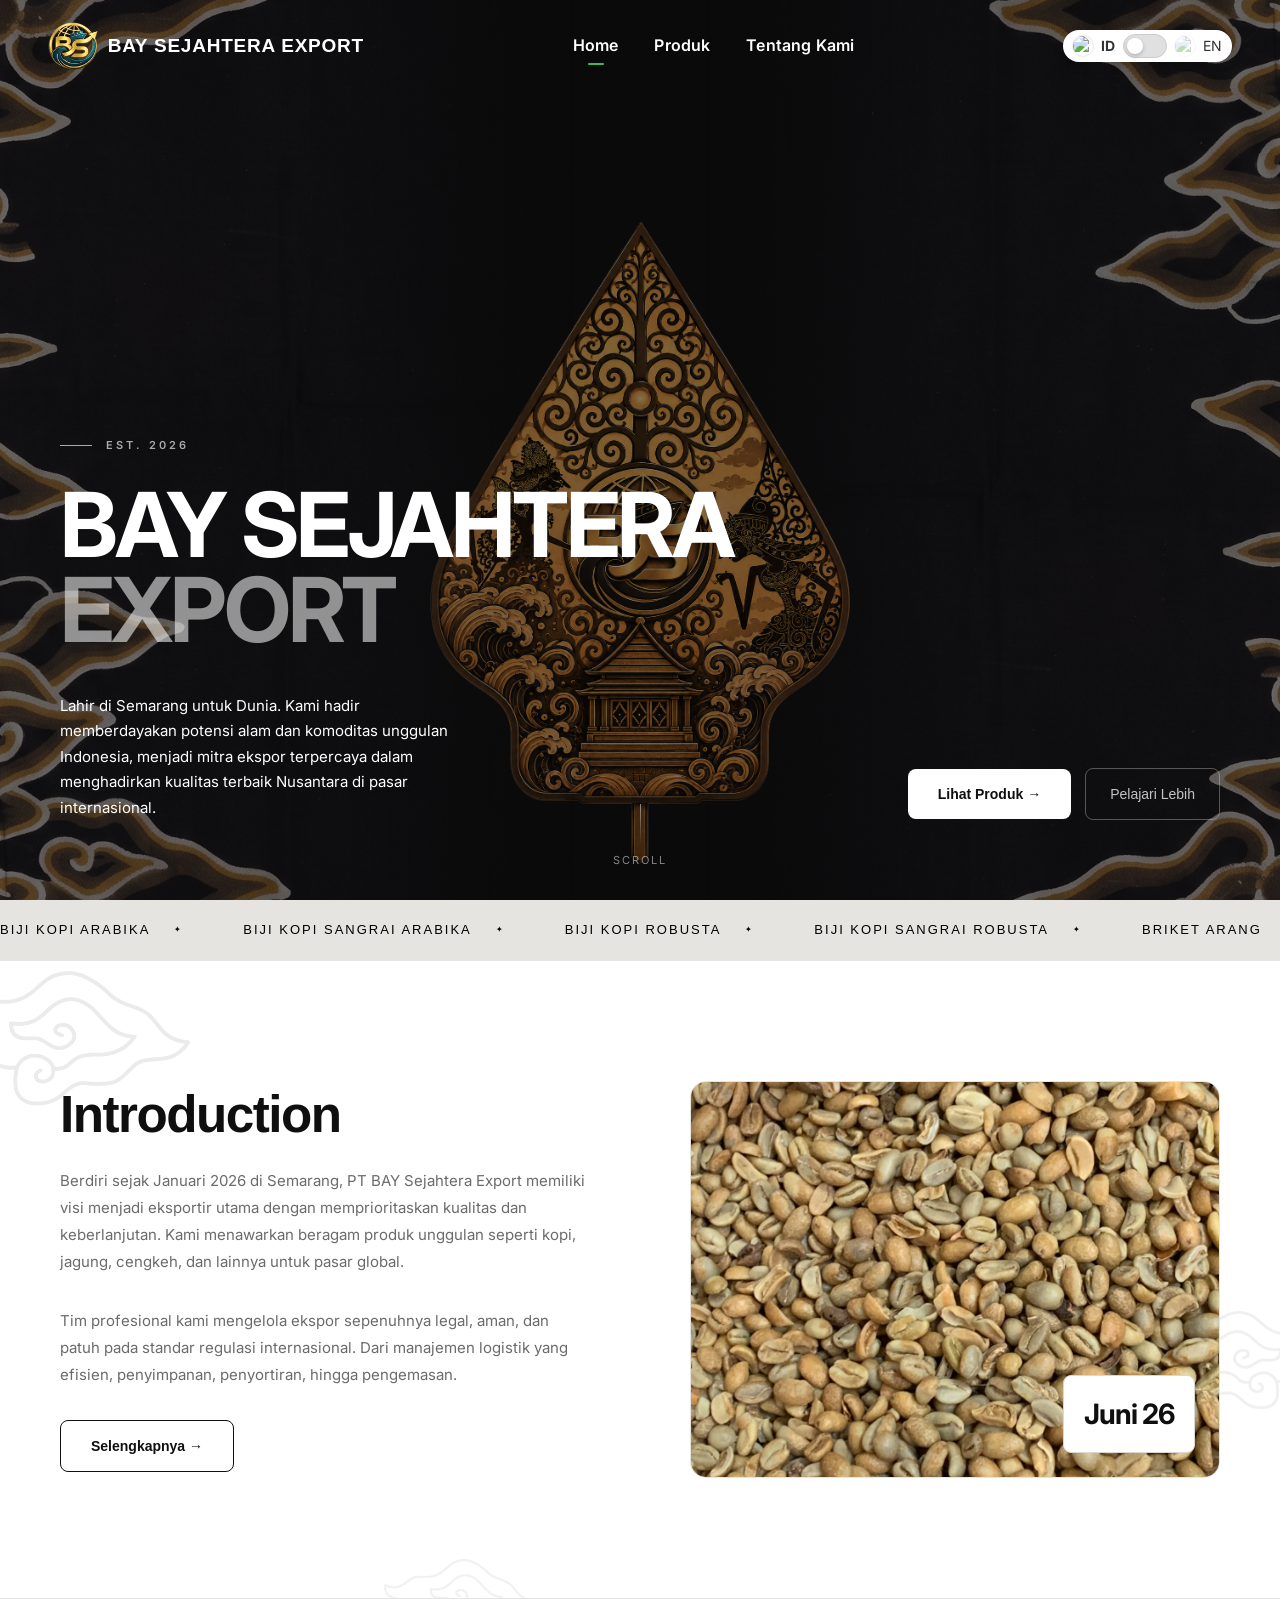
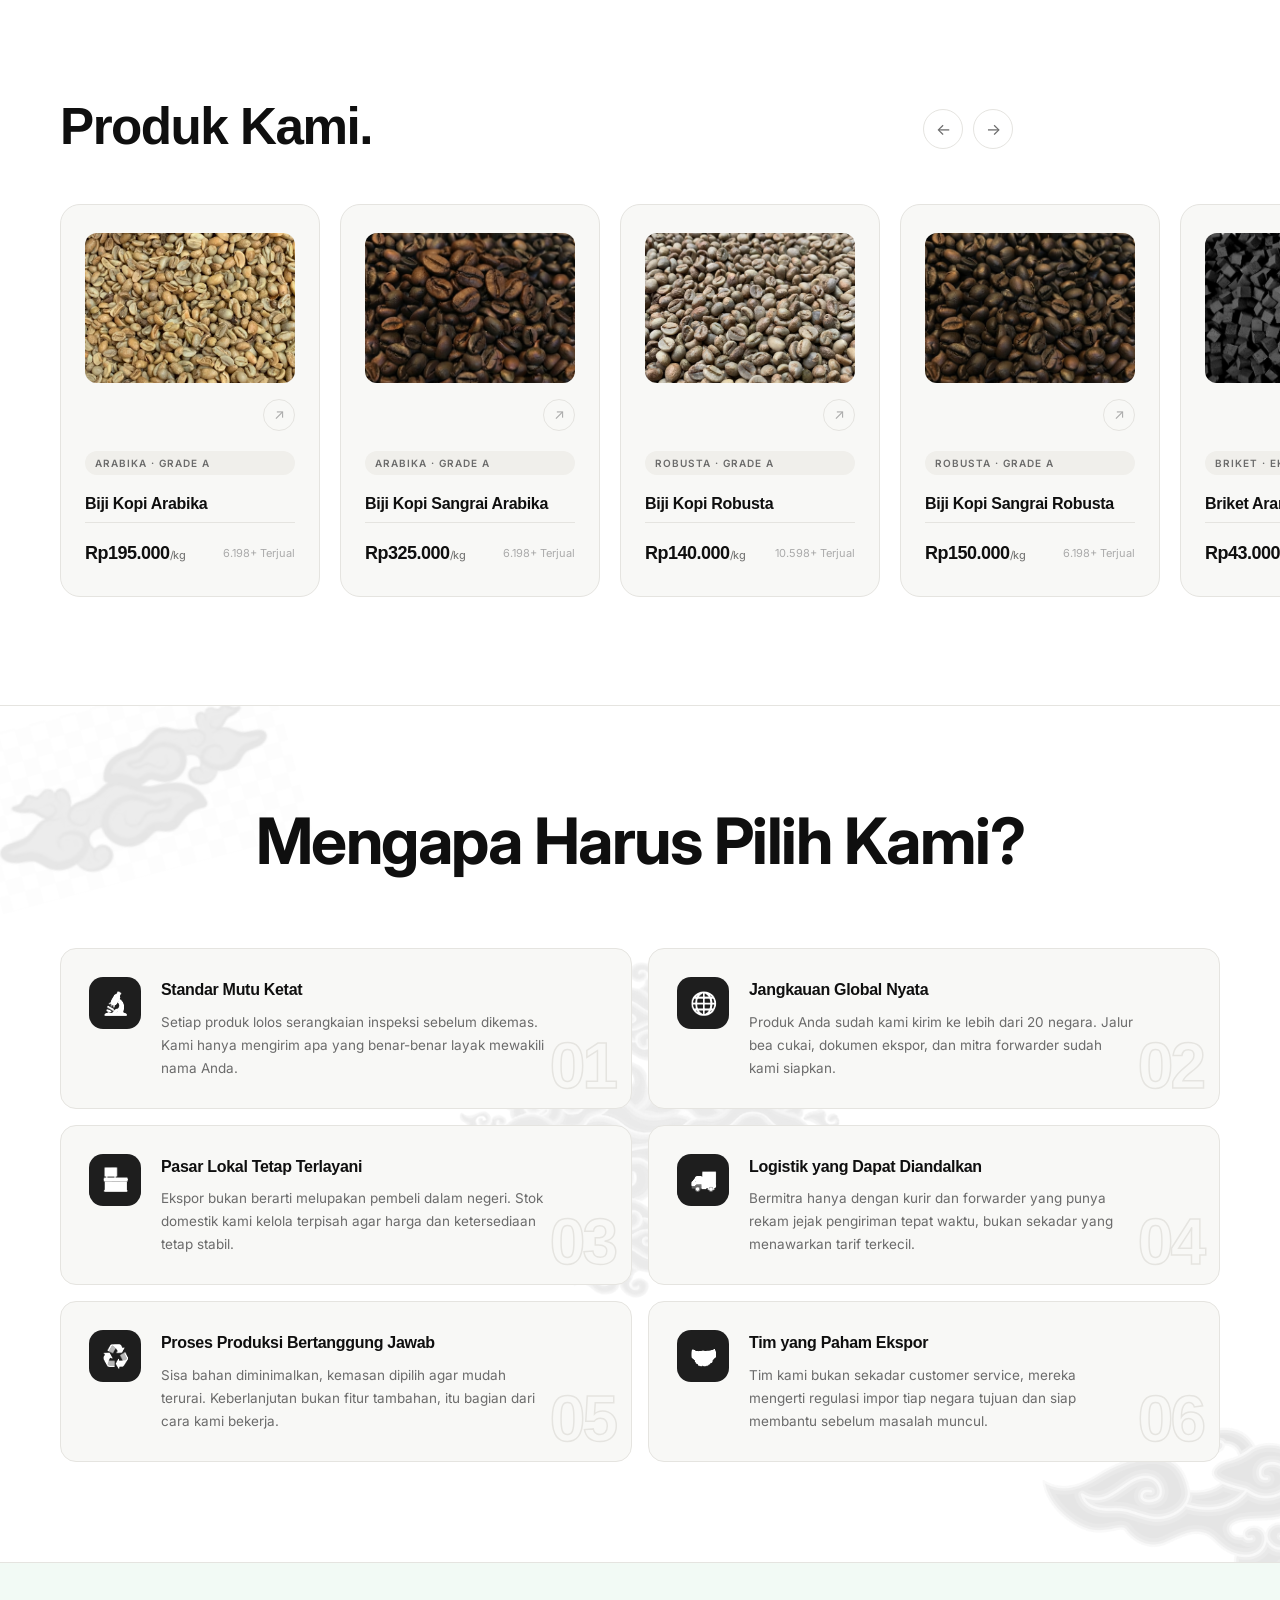
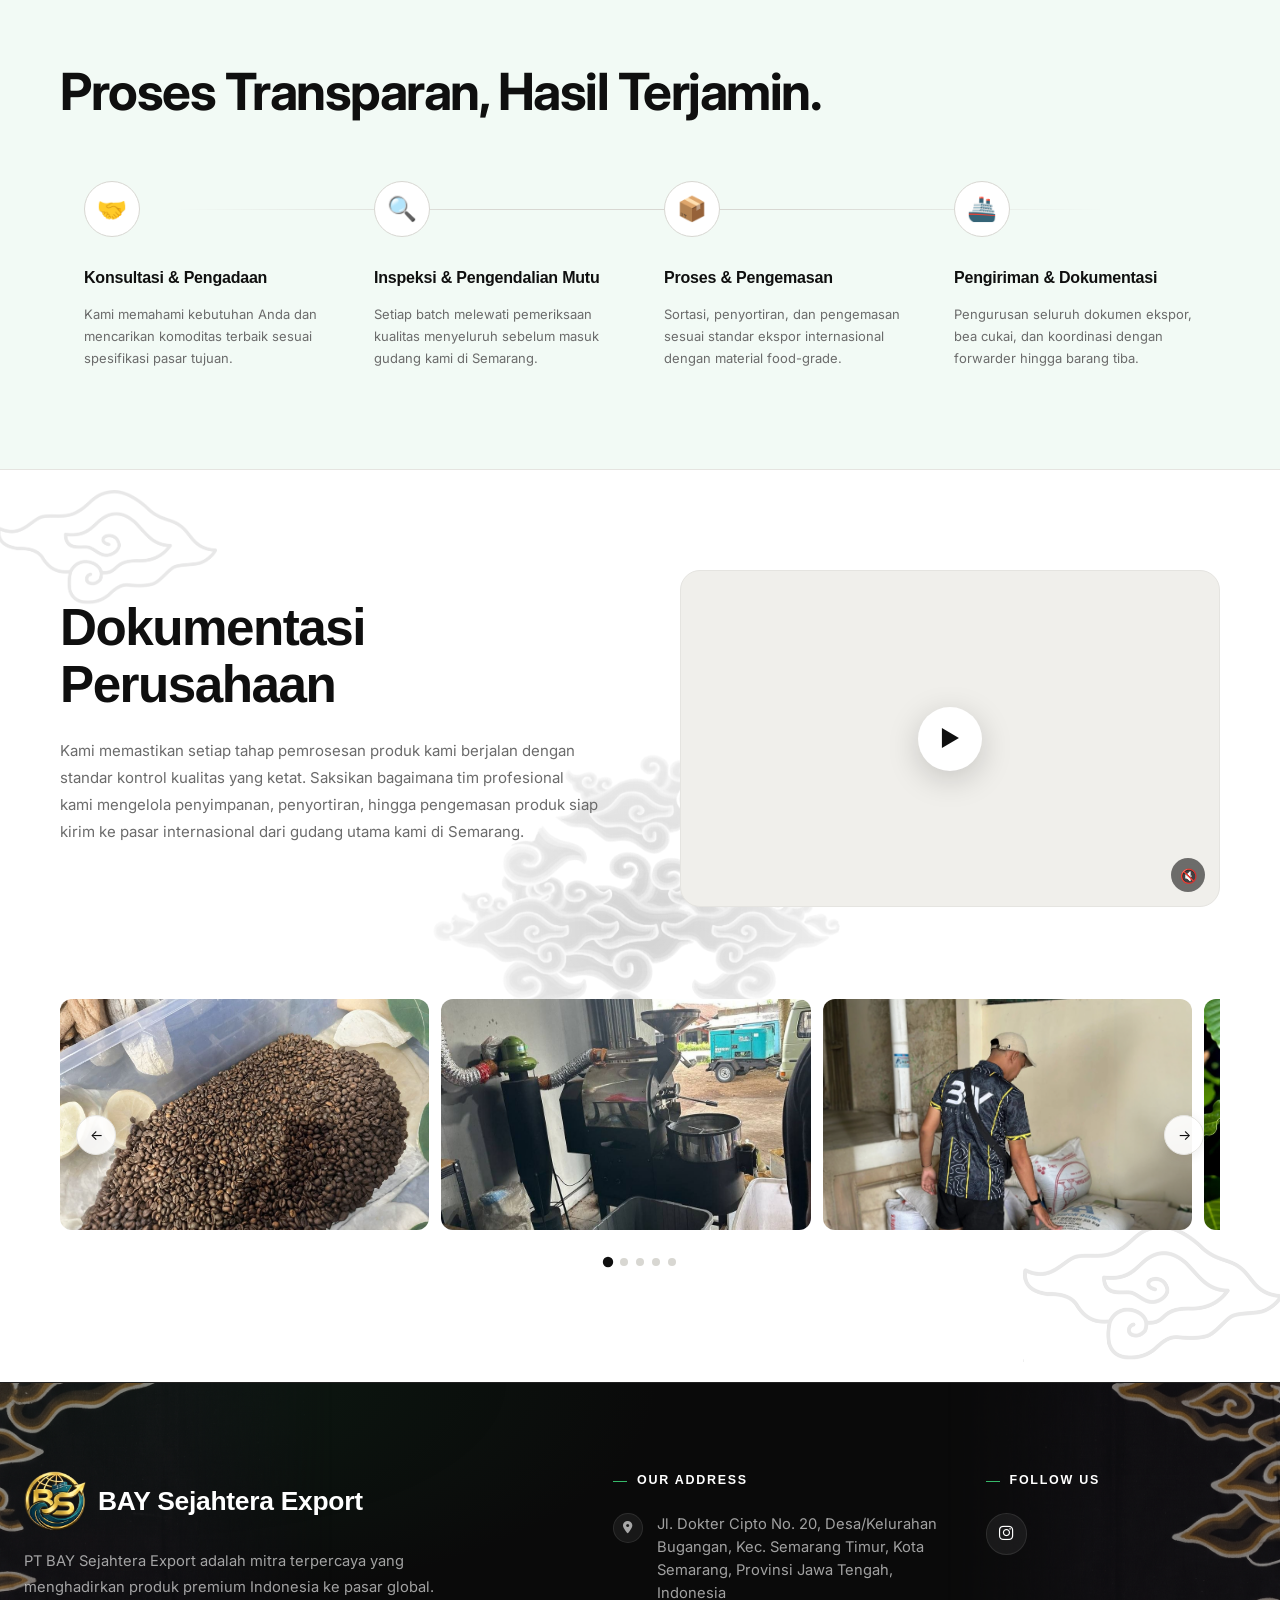
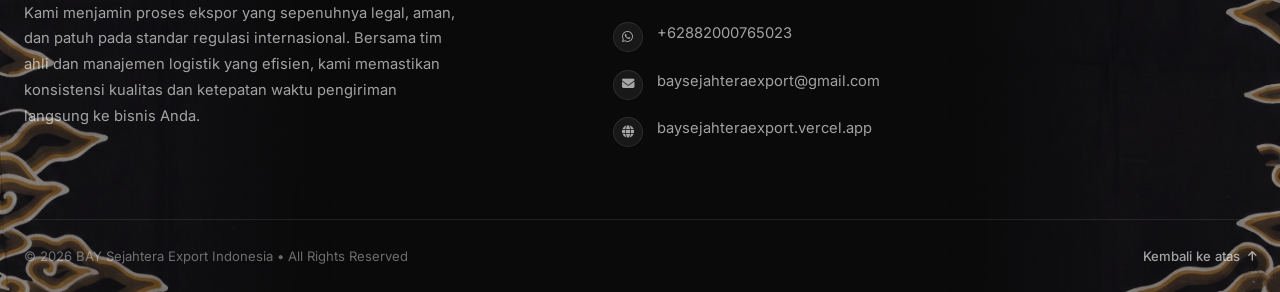
==== commit 5d97ba8d: "Update index.html" ====
--- a/BSE/index.html
+++ b/BSE/index.html
@@ -91,6 +91,42 @@
       display: none;
     }
 
+    /* ── HERO COFFEE ACCENTS ── */
+    .hero-coffee {
+      position: absolute;
+      top: 50%;
+      pointer-events: none;
+      opacity: 0;
+      filter: drop-shadow(0 10px 22px rgba(0,0,0,0.55));
+      z-index: 1;
+      animation: coffeeRise ease-out infinite;
+      animation-fill-mode: backwards;
+      will-change: transform, opacity;
+    }
+    .hero-coffee img { display: block; width: 100%; height: auto; }
+
+    .coffee-1 { left: 21%; top: 80%; width: 46px; animation-duration: 16s; animation-delay: 0s; --rot: -12deg; --op: 0.8; }
+    .coffee-2 { left: 30%; top: 88%; width: 30px; animation-duration: 13s; animation-delay: 2.5s; --rot: 18deg; --op: 0.55; }
+    .coffee-3 { left: 16%; top: 84%; width: 36px; animation-duration: 18s; animation-delay: 5s; --rot: -6deg; --op: 0.65; }
+    .coffee-4 { left: 25%; top: 92%; width: 24px; animation-duration: 14s; animation-delay: 7.5s; --rot: 26deg; --op: 0.5; }
+    .coffee-5 { left: 11%; top: 90%; width: 20px; animation-duration: 15s; animation-delay: 9s; --rot: 30deg; --op: 0.45; }
+    .coffee-6 { right: 21%; top: 82%; width: 44px; animation-duration: 15s; animation-delay: 1.6s; --rot: 14deg; --op: 0.8; }
+    .coffee-7 { right: 30%; top: 89%; width: 28px; animation-duration: 13.5s; animation-delay: 4s; --rot: -20deg; --op: 0.55; }
+    .coffee-8 { right: 15%; top: 85%; width: 34px; animation-duration: 17s; animation-delay: 6.4s; --rot: 8deg; --op: 0.65; }
+    .coffee-9 { right: 26%; top: 93%; width: 24px; animation-duration: 12.5s; animation-delay: 8.8s; --rot: -24deg; --op: 0.5; }
+    .coffee-10 { right: 11%; top: 91%; width: 20px; animation-duration: 15.5s; animation-delay: 10.5s; --rot: 22deg; --op: 0.45; }
+
+    @keyframes coffeeRise {
+      0% { transform: translateY(0) rotate(var(--rot)); opacity: 0; }
+      12% { opacity: var(--op); }
+      65% { opacity: var(--op); }
+      100% { transform: translateY(-70vh) rotate(var(--rot)); opacity: 0; }
+    }
+
+    @media (max-width: 900px) {
+      .hero-coffee { display: none; }
+    }
+
     .hero-center-photo {
       position: absolute;
       top: 60%;
@@ -311,15 +347,94 @@
 
     .intro-accent {
       position: absolute;
+      width: 260px;
+      height: auto;
+      opacity: 0.09;
+      pointer-events: none;
+      user-select: none;
+      z-index: 0;
+      animation: introAccentFloat 7s ease-in-out infinite;
+      will-change: transform;
+    }
+
+    .intro-accent-1 {
       top: 10px;
       left: -70px;
       width: 260px;
+      opacity: 0.09;
+      animation-duration: 7s;
+      animation-delay: 0s;
+    }
+
+    .intro-accent-2 {
+      top: 55%;
+      right: -60px;
+      left: auto;
+      width: 190px;
+      opacity: 0.07;
+      transform: scaleX(-1);
+      animation-name: introAccentFloatAlt;
+      animation-duration: 9s;
+      animation-delay: 1.2s;
+    }
+
+    .intro-accent-3 {
+      bottom: -40px;
+      left: 30%;
+      width: 150px;
+      opacity: 0.06;
+      animation-duration: 11s;
+      animation-delay: 3s;
+    }
+
+    @keyframes introAccentFloat {
+      0%   { transform: translate(0, 0) rotate(-4deg); }
+      25%  { transform: translate(10px, -14px) rotate(-1deg); }
+      50%  { transform: translate(-6px, -22px) rotate(3deg); }
+      75%  { transform: translate(-14px, -8px) rotate(-2deg); }
+      100% { transform: translate(0, 0) rotate(-4deg); }
+    }
+
+    @keyframes introAccentFloatAlt {
+      0%   { transform: scaleX(-1) translate(0, 0) rotate(3deg); }
+      25%  { transform: scaleX(-1) translate(-12px, -10px) rotate(0deg); }
+      50%  { transform: scaleX(-1) translate(8px, -20px) rotate(-4deg); }
+      75%  { transform: scaleX(-1) translate(14px, -6px) rotate(2deg); }
+      100% { transform: scaleX(-1) translate(0, 0) rotate(3deg); }
+    }
+
+    @media (prefers-reduced-motion: reduce) {
+      .intro-accent { animation: none; }
+    }
+
+    /* ── BATIK CENTER ACCENT (Introduction only) ── */
+    .batik-center-accent {
+      position: absolute;
+      top: 50%;
+      left: 50%;
+      width: min(420px, 55%);
       height: auto;
-      opacity: 0.07;
+      transform: translate(-50%, -50%);
+      opacity: 0;
       pointer-events: none;
       user-select: none;
       z-index: 0;
-      /* transform: rotate(-6deg); */
+      animation: batikFade 12s ease-in-out infinite;
+      will-change: opacity;
+    }
+
+    @keyframes batikFade {
+      0%   { opacity: 0; }
+      50%  { opacity: 0.08; }
+      100% { opacity: 0; }
+    }
+
+    @media (prefers-reduced-motion: reduce) {
+      .batik-center-accent { animation: none; opacity: 0.05; }
+    }
+
+    @media (max-width: 768px) {
+      .batik-center-accent { width: 70%; }
     }
 
     #about > div:first-child {
@@ -344,7 +459,9 @@
     } */
 
     @media (max-width: 768px) {
-      .intro-accent { width: 160px; top: -10px; left: -10px; }
+      .intro-accent-1 { width: 160px; top: -10px; left: -10px; }
+      .intro-accent-2 { width: 120px; top: 40%; right: -30px; }
+      .intro-accent-3 { display: none; }
       /* .intro-corner-triangle { width: 150px; height: 150px; } */
     }
 
@@ -899,10 +1016,16 @@
     }
     .marquee-track {
       display: flex;
-      gap: 60px;
-      animation: marquee 20s linear infinite;
+      align-items: center;
+      animation: marquee 26s linear infinite;
       white-space: nowrap;
       width: max-content;
+      will-change: transform;
+    }
+    .marquee-set {
+      display: flex;
+      align-items: center;
+      flex-shrink: 0;
     }
     .marquee-item {
       font-family: 'Space Grotesk', sans-serif;
@@ -913,7 +1036,8 @@
       text-transform: uppercase;
       display: flex;
       align-items: center;
-      gap: 60px;
+      gap: 24px;
+      margin-right: 60px;
     }
     .marquee-item::after {
       content: '✦';
@@ -1396,6 +1520,19 @@
       <img class="hero-side-photo hero-side-left" src="kiri.png" alt="">
       <img class="hero-side-photo hero-side-right" src="kanan.png" alt="">
       <img class="hero-center-photo" src="gunungan.png" alt="">
+
+      <!-- Aksen kopi melayang -->
+      <div class="hero-coffee coffee-1" aria-hidden="true"><img src="biji-kopi.png" alt=""></div>
+      <div class="hero-coffee coffee-2" aria-hidden="true"><img src="biji-kopi.png" alt=""></div>
+      <div class="hero-coffee coffee-3" aria-hidden="true"><img src="jagung.png" alt=""></div>
+      <div class="hero-coffee coffee-4" aria-hidden="true"><img src="biji-kopi.png" alt=""></div>
+      <div class="hero-coffee coffee-5" aria-hidden="true"><img src="biji-kopi.png" alt=""></div>
+      <div class="hero-coffee coffee-6" aria-hidden="true"><img src="briket.png" alt=""></div>
+      <div class="hero-coffee coffee-7" aria-hidden="true"><img src="biji-kopi.png" alt=""></div>
+      <div class="hero-coffee coffee-8" aria-hidden="true"><img src="biji-kopi.png" alt=""></div>
+      <div class="hero-coffee coffee-9" aria-hidden="true"><img src="cengkehh.png" alt=""></div>
+      <div class="hero-coffee coffee-10" aria-hidden="true"><img src="biji-kopi.png" alt=""></div>
+
     <div class="hero-grid-overlay"></div>
 
     <div class="hero-eyebrow">Est. 2026</div>
@@ -1429,21 +1566,33 @@
   <!-- MARQUEE -->
   <div class="marquee-section">
     <div class="marquee-track">
-      <span class="marquee-item">Robusta Green Beans</span>
-      <span class="marquee-item">Arabica Green Beans</span>
-      <span class="marquee-item">Roasted Robusta Beans</span>
-      <span class="marquee-item">Roasted Arabica Beans</span>
-      <span class="marquee-item">Briket Arang</span>
-      <span class="marquee-item">Biji Jagung</span>
-      <span class="marquee-item">Jamur Tiram</span>
-      <span class="marquee-item">Beras Lele</span>
-      <span class="marquee-item">Cengkeh Premium</span>
+      <div class="marquee-set">
+        <span class="marquee-item" data-id="Biji Kopi Arabika" data-en="Arabica Coffee Beans">Biji Kopi Arabika</span>
+        <span class="marquee-item" data-id="Biji Kopi Sangrai Arabika" data-en="Roasted Arabica Coffee Beans">Biji Kopi Sangrai Arabika</span>
+        <span class="marquee-item" data-id="Biji Kopi Robusta" data-en="Robusta Coffee Beans">Biji Kopi Robusta</span>
+        <span class="marquee-item" data-id="Biji Kopi Sangrai Robusta" data-en="Roasted Robusta Coffee Beans">Biji Kopi Sangrai Robusta</span>
+        <span class="marquee-item" data-id="Briket Arang" data-en="Charcoal Briquettes">Briket Arang</span>
+        <span class="marquee-item" data-id="Biji Jagung" data-en="Corn Seeds">Biji Jagung</span>
+        <span class="marquee-item" data-id="Cengkeh Pilihan" data-en="Selected Cloves">Cengkeh Pilihan</span>
+      </div>
+      <div class="marquee-set" aria-hidden="true">
+        <span class="marquee-item" data-id="Biji Kopi Arabika" data-en="Arabica Coffee Beans">Biji Kopi Arabika</span>
+        <span class="marquee-item" data-id="Biji Kopi Sangrai Arabika" data-en="Roasted Arabica Coffee Beans">Biji Kopi Sangrai Arabika</span>
+        <span class="marquee-item" data-id="Biji Kopi Robusta" data-en="Robusta Coffee Beans">Biji Kopi Robusta</span>
+        <span class="marquee-item" data-id="Biji Kopi Sangrai Robusta" data-en="Roasted Robusta Coffee Beans">Biji Kopi Sangrai Robusta</span>
+        <span class="marquee-item" data-id="Briket Arang" data-en="Charcoal Briquettes">Briket Arang</span>
+        <span class="marquee-item" data-id="Biji Jagung" data-en="Corn Seeds">Biji Jagung</span>
+        <span class="marquee-item" data-id="Cengkeh Pilihan" data-en="Selected Cloves">Cengkeh Pilihan</span>
+      </div>
     </div>
   </div>
 
   <!-- ABOUT -->
   <section id="about">
-    <img src="cloud-accent.png" alt="" class="intro-accent" aria-hidden="true">
+    <img src="cloud-accent.png" alt="" class="intro-accent intro-accent-1" aria-hidden="true">
+    <img src="cloud-accent.png" alt="" class="intro-accent intro-accent-2" aria-hidden="true">
+    <img src="cloud-accent.png" alt="" class="intro-accent intro-accent-3" aria-hidden="true">
+    <img src="batikcentre-removebg-preview.png" alt="" class="batik-center-accent" aria-hidden="true">
     <!-- <img src="intro-corner.png" alt="" class="intro-corner-triangle" aria-hidden="true"> -->
     <div>
       <h2 class="section-title reveal" data-id="Introduction" data-en="Introduction">Introduction</h2>
@@ -1739,7 +1888,43 @@
         </div>
         <div class="docs-photo-slide" data-index="3">
           <input type="file" accept="image/*" style="display:none" onchange="handleDocsPhoto(event,3)">
-          <img src="ft2.jpeg" style="width:100%;height:100%;object-fit:cover;display:block;">
+          <img src="dok1.jpeg" style="width:100%;height:100%;object-fit:cover;display:block;">
+        </div>
+        <div class="docs-photo-slide" data-index="3">
+          <input type="file" accept="image/*" style="display:none" onchange="handleDocsPhoto(event,3)">
+          <img src="dok2.jpeg" style="width:100%;height:100%;object-fit:cover;display:block;">
+        </div>
+        <div class="docs-photo-slide" data-index="3">
+          <input type="file" accept="image/*" style="display:none" onchange="handleDocsPhoto(event,3)">
+          <img src="dok3.jpeg" style="width:100%;height:100%;object-fit:cover;display:block;">
+        </div>
+        <div class="docs-photo-slide" data-index="3">
+          <input type="file" accept="image/*" style="display:none" onchange="handleDocsPhoto(event,3)">
+          <img src="dok4.jpeg" style="width:100%;height:100%;object-fit:cover;display:block;">
+        </div>
+        <div class="docs-photo-slide" data-index="3">
+          <input type="file" accept="image/*" style="display:none" onchange="handleDocsPhoto(event,3)">
+          <img src="dok5.jpeg" style="width:100%;height:100%;object-fit:cover;display:block;">
+        </div>
+        <div class="docs-photo-slide" data-index="3">
+          <input type="file" accept="image/*" style="display:none" onchange="handleDocsPhoto(event,3)">
+          <img src="dok6.jpeg" style="width:100%;height:100%;object-fit:cover;display:block;">
+        </div>
+        <div class="docs-photo-slide" data-index="3">
+          <input type="file" accept="image/*" style="display:none" onchange="handleDocsPhoto(event,3)">
+          <img src="dok7.jpeg" style="width:100%;height:100%;object-fit:cover;display:block;">
+        </div>
+        <div class="docs-photo-slide" data-index="3">
+          <input type="file" accept="image/*" style="display:none" onchange="handleDocsPhoto(event,3)">
+          <img src="dok8.jpeg" style="width:100%;height:100%;object-fit:cover;display:block;">
+        </div>
+        <div class="docs-photo-slide" data-index="3">
+          <input type="file" accept="image/*" style="display:none" onchange="handleDocsPhoto(event,3)">
+          <img src="dok9.jpeg" style="width:100%;height:100%;object-fit:cover;display:block;">
+        </div>
+        <div class="docs-photo-slide" data-index="3">
+          <input type="file" accept="image/*" style="display:none" onchange="handleDocsPhoto(event,3)">
+          <img src="dok10.jpeg" style="width:100%;height:100%;object-fit:cover;display:block;">
         </div>
       </div>
       <button class="docs-carousel-nav prev" onclick="slideDoc(-1)">←</button>
@@ -2083,5 +2268,6 @@
     }, { threshold: 0.5 });
     document.querySelectorAll('.stat-number').forEach(el => statObserver.observe(el));
   </script>
+
 </body>
 </html>
--- a/BSE/stylee.css
+++ b/BSE/stylee.css
@@ -61,7 +61,7 @@
   align-items: center;
   gap: 6px;
   text-decoration: none;
-  color: #0f0f0f;
+  color: #ffffff;
   font-family: 'Space Grotesk', sans-serif;
   font-size: 19px;
   font-weight: 700;
@@ -78,7 +78,7 @@
   font-size: 19px;
   font-weight: 700;
   letter-spacing: 0.04em;
-  color: #0f0f0f;
+  color: white;
   transition: color 0.4s ease;
 }
 
@@ -108,7 +108,7 @@
   padding: 8px 16px;
   border-radius: 8px;
   text-decoration: none;
-  color: rgba(15, 15, 15, 0.60);
+  color: white;
   font-size: 16px;
   font-weight: 600;
   letter-spacing: 0.01em;
@@ -134,8 +134,8 @@
 }
 
 .nav-link:hover {
-  color: #0f0f0f;
-  background: rgba(0, 0, 0, 0.06);
+  color: white;
+  background: rgba(255, 255, 255, 0.07);
 }
 
 .navbar.scrolled .nav-link:hover {
@@ -149,7 +149,7 @@
 }
 
 .nav-link.active {
-  color: #0f0f0f;
+  color: #ffffff;
 }
 
 .navbar.scrolled .nav-link.active {
@@ -195,7 +195,6 @@
   width: 36px;
   height: 36px;
   padding: 6px;
-  flex-shrink: 0;
   background: rgba(0,0,0,0.06);
   border: 1px solid rgba(0,0,0,0.12);
   border-radius: 8px;
@@ -231,9 +230,9 @@
 }
 
 /* Animate to X */
-.hamburger.active .ham-bar:nth-child(1) { transform: translateY(6.5px) rotate(45deg); }
-.hamburger.active .ham-bar:nth-child(2) { opacity: 0; transform: scaleX(0); }
-.hamburger.active .ham-bar:nth-child(3) { transform: translateY(-6.5px) rotate(-45deg); }
+.hamburger.open .ham-bar:nth-child(1) { transform: translateY(6.5px) rotate(45deg); }
+.hamburger.open .ham-bar:nth-child(2) { opacity: 0; transform: scaleX(0); }
+.hamburger.open .ham-bar:nth-child(3) { transform: translateY(-6.5px) rotate(-45deg); }
 
 /* ── Mobile Drawer ── */
 .nav-drawer {
@@ -292,85 +291,18 @@
 }
 
 /* ── Responsive ── */
-
-/* Tablet: sedikit rapatkan padding, menu tetap penuh */
-@media (max-width: 1024px) {
-  .nav-container { padding: 0 32px; }
-}
-
-/* HP & Tablet portrait: navbar berubah jadi hamburger + dropdown */
-@media (max-width: 900px) {
-  .nav-container { padding: 0 20px; gap: 10px; }
+@media (max-width: 768px) {
+  .nav-menu { display: none; }
   .nav-cta { display: none; }
   .hamburger { display: flex; }
-
-  .nav-left { min-width: 0; flex-shrink: 1; }
-  .nav-actions { flex-shrink: 0; }
-
-  .nav-menu {
-    display: flex;
-    flex-direction: column;
-    align-items: stretch;
-    gap: 2px;
-    position: absolute;
-    top: 100%;
-    left: 0;
-    width: 100%;
-    margin: 0;
-    padding: 8px 20px 18px;
-    background: rgba(10, 10, 10, 0.97);
-    backdrop-filter: blur(20px);
-    -webkit-backdrop-filter: blur(20px);
-    border-bottom: 1px solid rgba(255, 255, 255, 0.08);
-    max-height: 0;
-    overflow: hidden;
-    opacity: 0;
-    pointer-events: none;
-    transition: max-height 0.4s cubic-bezier(0.23, 1, 0.32, 1), opacity 0.3s ease;
-  }
-
-  .nav-menu.active {
-    max-height: 320px;
-    opacity: 1;
-    pointer-events: auto;
-  }
-
-  .nav-menu .nav-item { width: 100%; }
-
-  .nav-menu .nav-link {
-    display: block;
-    width: 100%;
-    padding: 13px 12px;
-    color: rgba(255, 255, 255, 0.75);
-    font-size: 15px;
-  }
-
-  .nav-menu .nav-link::after { display: none; }
-
-  .nav-menu .nav-link:hover,
-  .nav-menu .nav-link.active {
-    background: rgba(255, 255, 255, 0.08);
-    color: #ffffff;
-  }
+  .nav-drawer { display: block; }
+  .nav-container { padding: 0 20px; }
 
   body.nav-open { overflow: hidden; }
 }
 
 @media (max-width: 480px) {
   .lang-switch-container .lang-label { display: none; }
-  .lang-switch-container .flag-icon { display: none; }
-  .lang-switch-container { padding: 4px 6px; gap: 6px; }
-
-  .nav-left { gap: 6px; }
-  .logo-img { height: 32px; }
-  .nav-logo {
-    font-size: 13px;
-    max-width: 130px;
-    overflow: hidden;
-    text-overflow: ellipsis;
-    white-space: nowrap;
-    display: block;
-  }
 }
 
 
@@ -385,6 +317,34 @@
     background-image: radial-gradient(ellipse 55% 60% at 12% 0%, rgba(26, 107, 58, 0.16) 0%, transparent 72%);
     border-top: 1px solid var(--footer-line);
     padding: 88px 24px 0;
+    position: relative;
+    overflow: hidden;
+}
+
+.footer-side-photo {
+    position: absolute;
+    top: 0;
+    height: 100%;
+    width: 26%;
+    object-fit: cover;
+    opacity: 0.55;
+    pointer-events: none;
+    z-index: 0;
+}
+.footer-side-left {
+    left: 0;
+    -webkit-mask-image: linear-gradient(to right, black 55%, transparent 100%);
+            mask-image: linear-gradient(to right, black 55%, transparent 100%);
+}
+.footer-side-right {
+    right: 0;
+    -webkit-mask-image: linear-gradient(to left, black 55%, transparent 100%);
+            mask-image: linear-gradient(to left, black 55%, transparent 100%);
+}
+
+.footer-container {
+    position: relative;
+    z-index: 1;
 }
 
 .footer-container {
@@ -560,6 +520,8 @@
     gap: 1rem;
     font-size: 0.82rem;
     color: var(--footer-text-dim);
+    position: relative;
+    z-index: 1;
 }
 
 .back-to-top {
@@ -584,6 +546,7 @@
 
 @media (max-width: 639px) {
     .main-footer { padding: 64px 24px 0; }
+    .footer-side-photo { width: 18%; opacity: 0.4; }
     .footer-bottom {
         flex-direction: column-reverse;
         text-align: center;
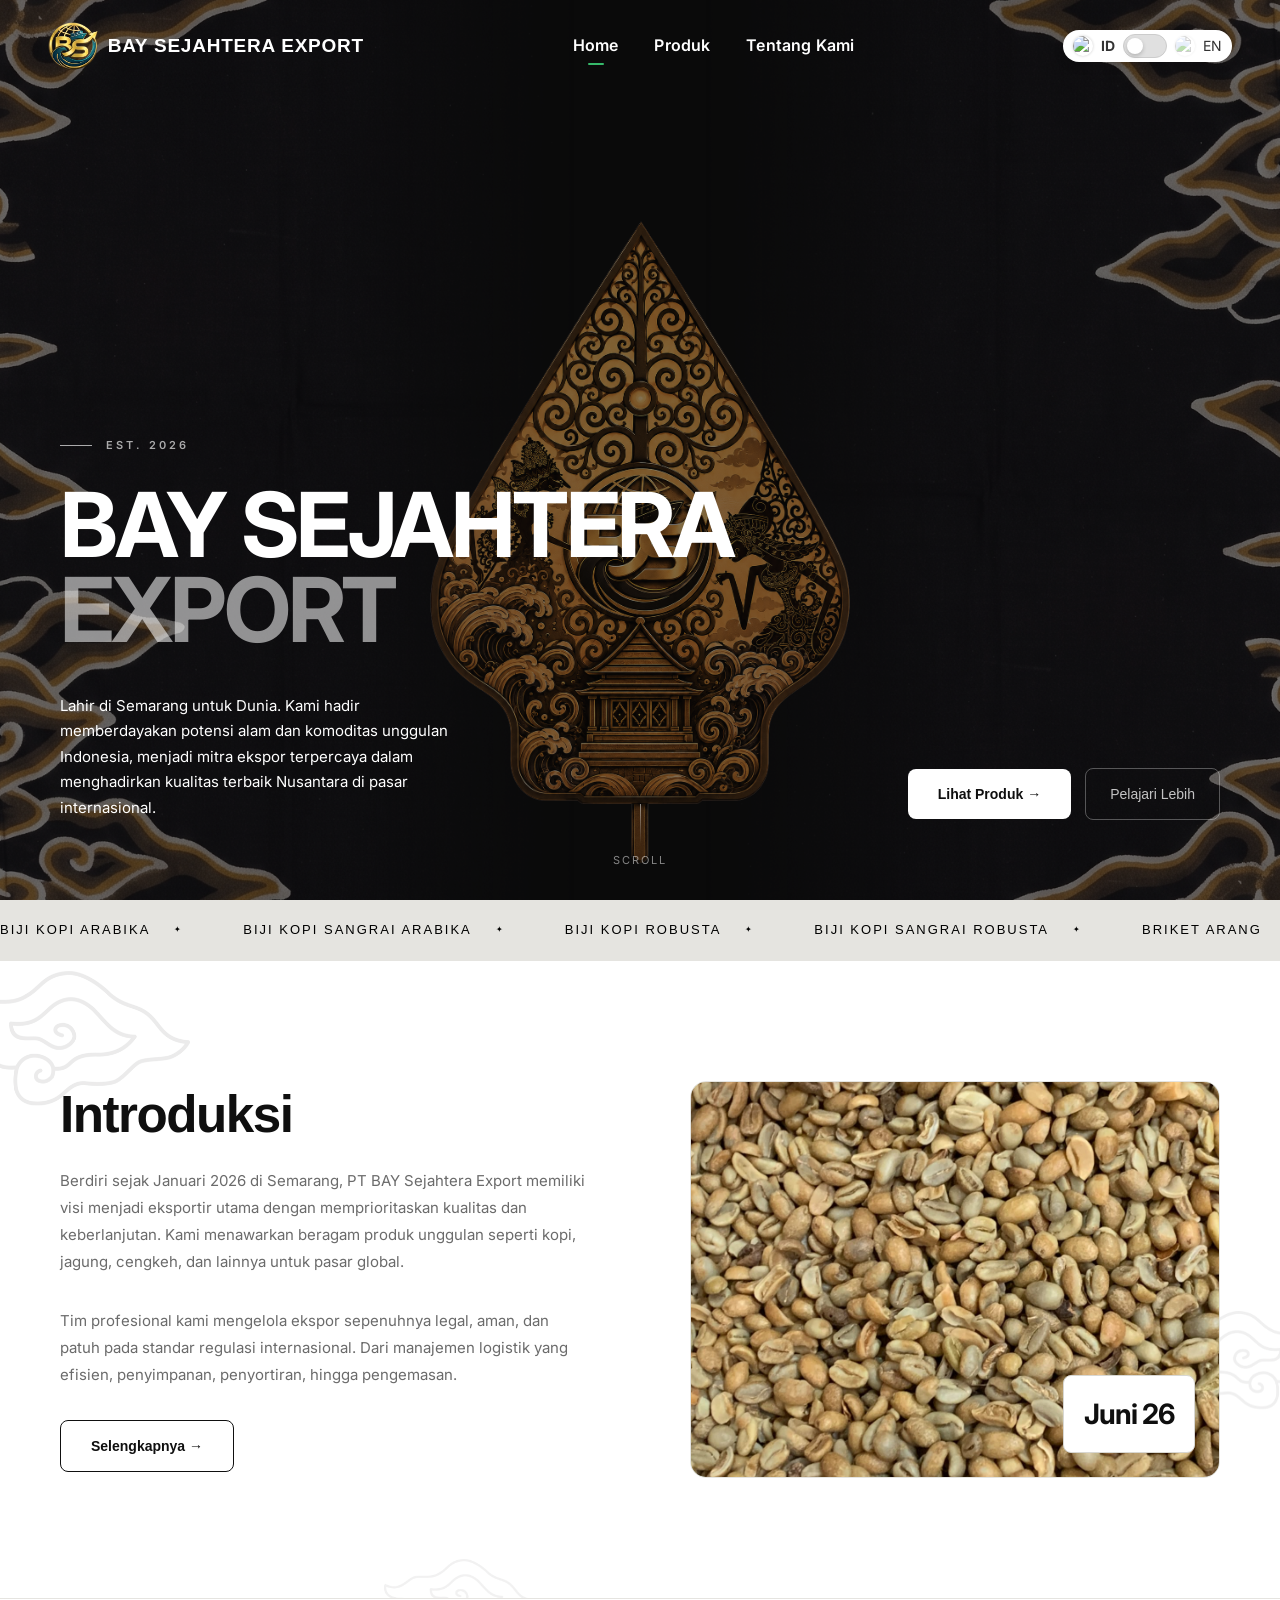
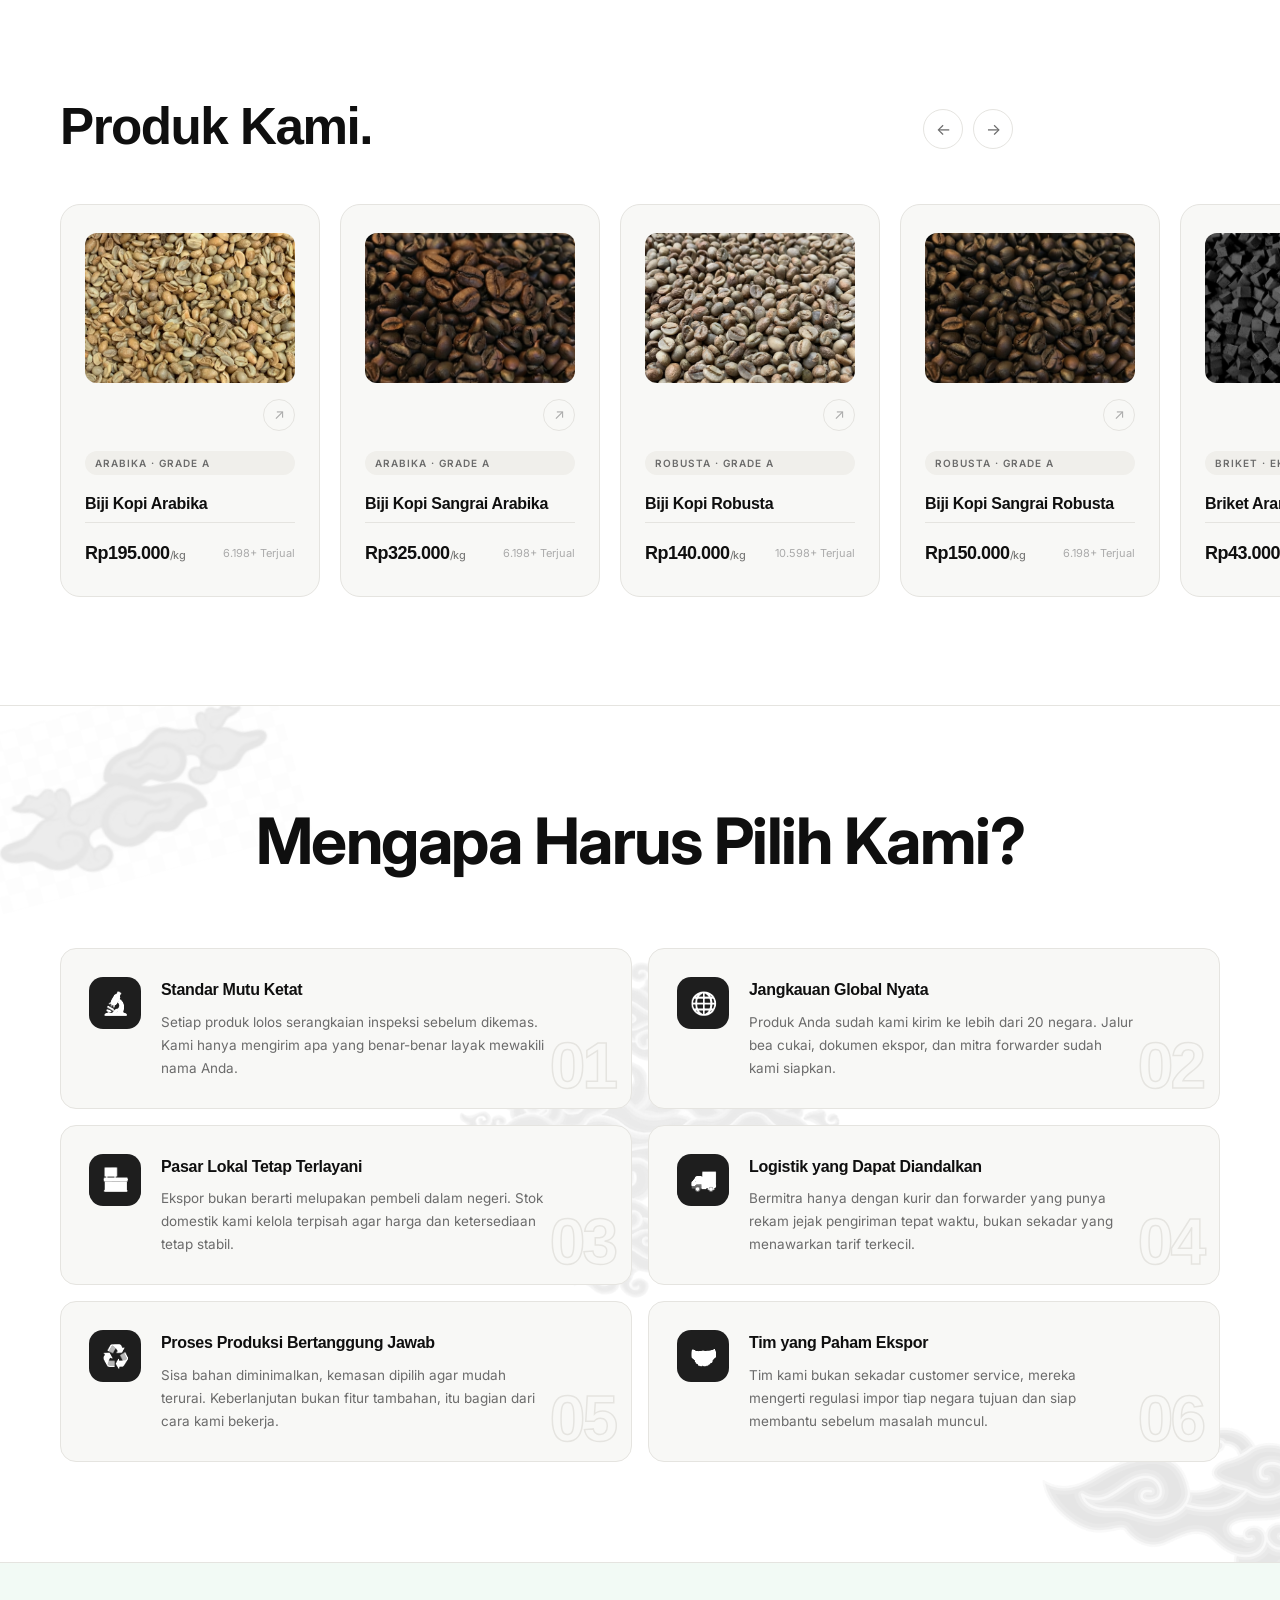
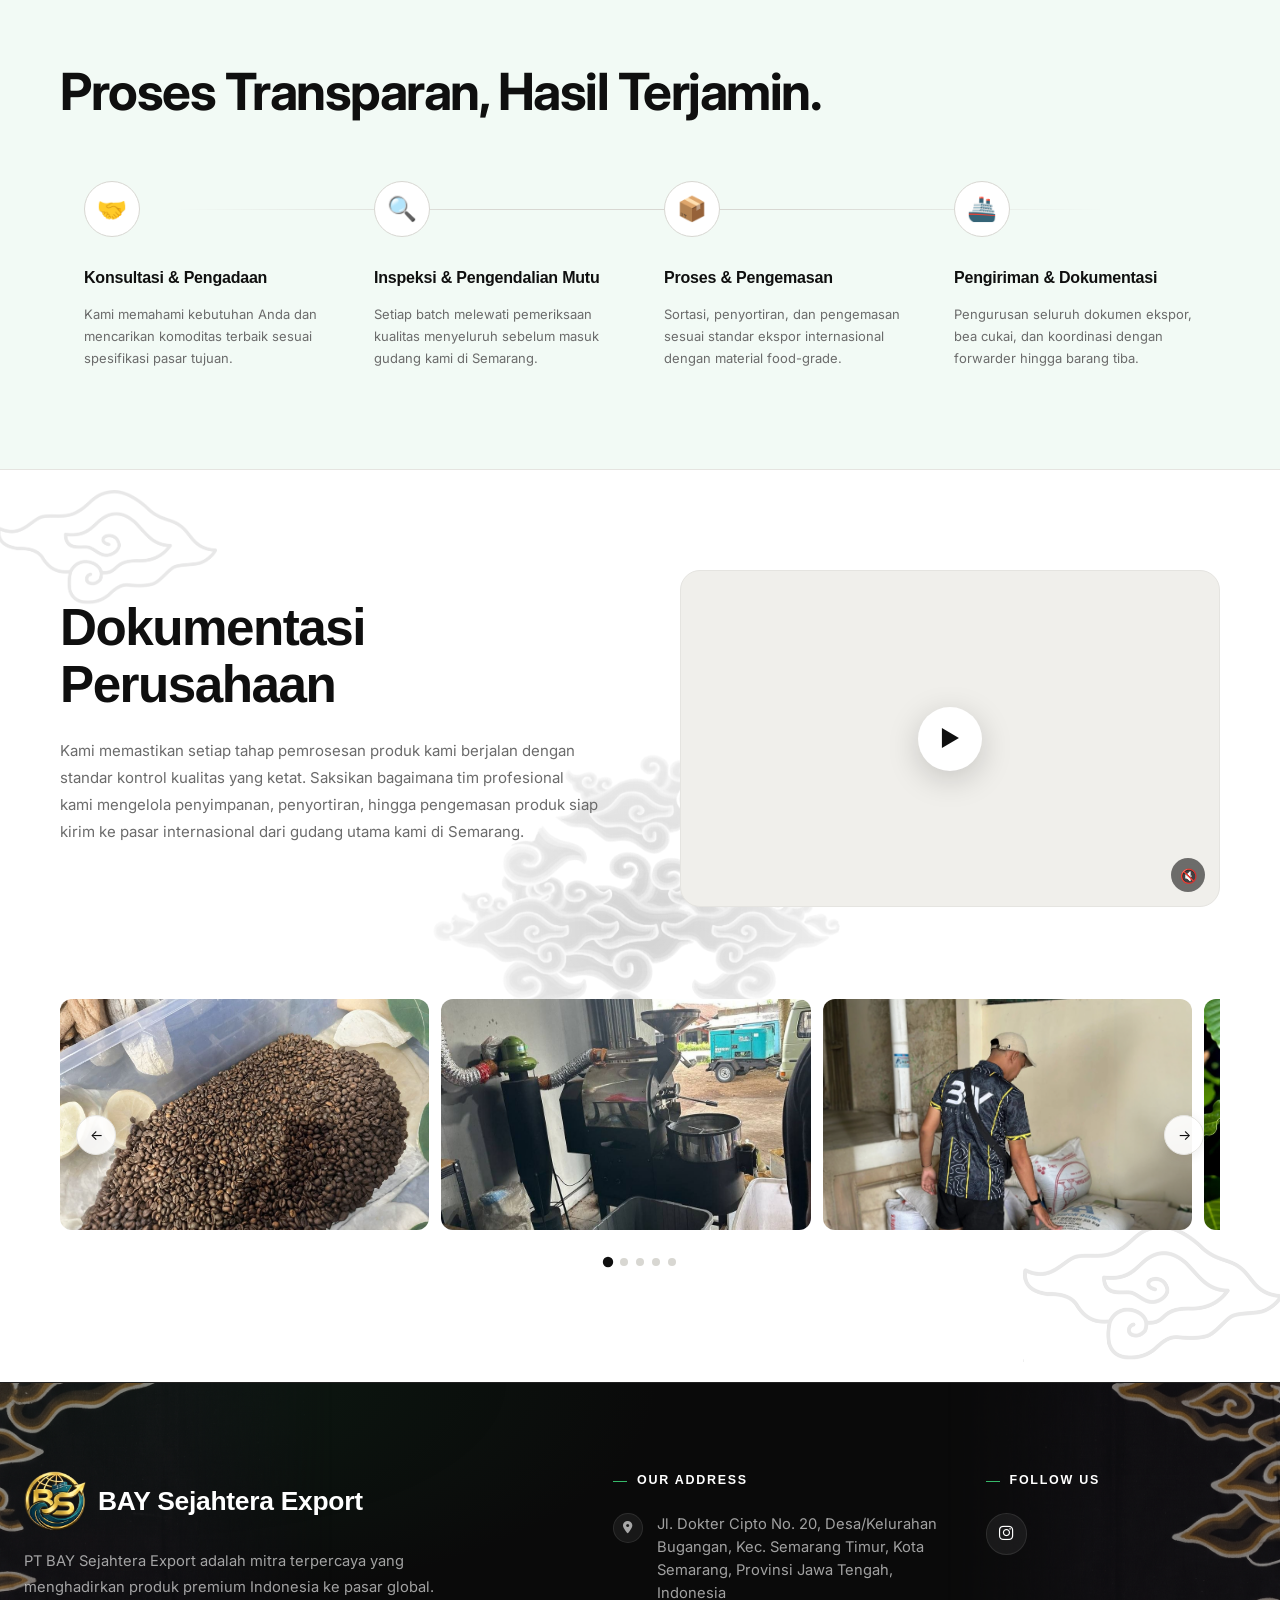
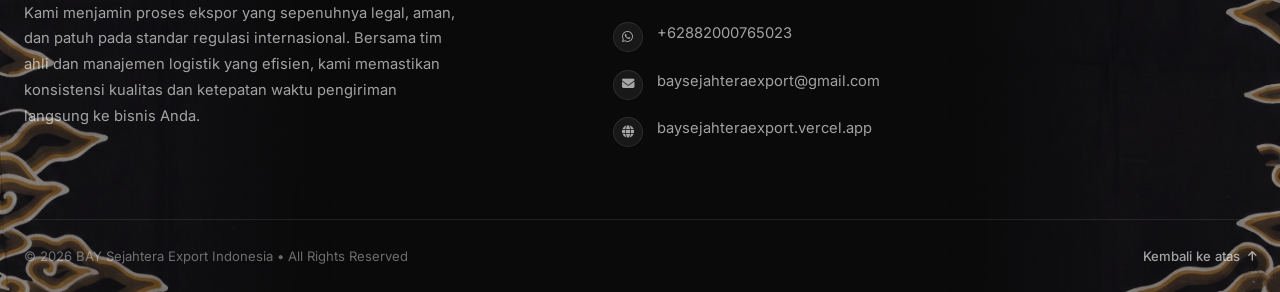
==== commit 54f7022b: "Update index.html" ====
--- a/BSE/index.html
+++ b/BSE/index.html
@@ -4,13 +4,30 @@
     <meta charset="UTF-8">
     <meta name="viewport" content="width=device-width, initial-scale=1.0">
     <meta property="og:site_name" content="Bay Sejahtera Export" />
-    <meta property="og:title" content="BAY Sejahtera Export" />
-    <meta property="og:description" content="Berdiri sejak tahun 2026 di Semarang, PT BAY Sejahtera Export memiliki visi menjadi eksportir utama dengan mengutamakan kualitas dan keberlanjutan." />
+    <meta property="og:title" content="BAY Sejahtera Export | Indonesian Commodity Exporter" />
+    <meta property="og:description" content="Eksportir kopi, cengkeh, jagung, dan briket arang dari Semarang, Indonesia. Kualitas terjamin, dokumen ekspor lengkap." />
     <meta property="og:image" content="https://baysejahteraexport.vercel.app/favicon.png" />
     <meta property="og:url" content="https://baysejahteraexport.vercel.app" />
     <meta property="og:type" content="website" />
-    <meta name="description" content="Berdiri sejak tahun 2026 di Semarang, PT BAY Sejahtera Export memiliki visi menjadi eksportir utama dengan mengutamakan kualitas dan keberlanjutan." />
-    <title>Bay Sejahtera Export</title>
+    <meta name="description" content="PT BAY Sejahtera Export adalah eksportir komoditas Indonesia dari Semarang — kopi arabika & robusta, cengkeh, jagung, dan briket arang. Ekspor legal dengan dokumen lengkap ke lebih dari 20 negara." />
+    <link rel="canonical" href="https://baysejahteraexport.vercel.app" />
+    <title>BAY Sejahtera Export | Eksportir Kopi, Cengkeh, Jagung & Briket Arang Indonesia</title>
+    <script type="application/ld+json">
+    {
+      "@context": "https://schema.org",
+      "@type": "Organization",
+      "name": "PT BAY Sejahtera Export",
+      "url": "https://baysejahteraexport.vercel.app",
+      "logo": "https://baysejahteraexport.vercel.app/favicon.png",
+      "foundingDate": "2026",
+      "address": {
+        "@type": "PostalAddress",
+        "addressLocality": "Semarang",
+        "addressRegion": "Jawa Tengah",
+        "addressCountry": "ID"
+      }
+    }
+    </script>
     
     <link rel="icon" type="image/png" href="/favicon.png" />
     <link rel="preconnect" href="https://fonts.googleapis.com">
@@ -1470,6 +1487,86 @@
       .hero-headline { font-size: 40px; }
       .product-card { flex: 0 0 84vw; }
       .docs-photo-slide { flex: 0 0 calc(100% - 24px); }
+    }
+
+    /* ══════════════════════════════════════════
+       RESPONSIVE — NAVBAR / HAMBURGER
+       (fallback, jaga-jaga bila stylee.css belum
+        menyediakan style navbar mobile)
+       ══════════════════════════════════════════ */
+    .hamburger {
+      display: none;
+      flex-direction: column;
+      justify-content: center;
+      align-items: center;
+      gap: 5px;
+      width: 40px;
+      height: 40px;
+      background: transparent;
+      border: none;
+      cursor: pointer;
+      z-index: 1001;
+      padding: 0;
+    }
+    .ham-bar {
+      display: block;
+      width: 22px;
+      height: 2px;
+      background: #ffffff;
+      border-radius: 2px;
+      transition: transform .3s ease, opacity .3s ease, background .3s ease;
+    }
+    .navbar.scrolled .ham-bar { background: #ffffff; }
+    .hamburger.open .ham-bar:nth-child(1) { transform: translateY(7px) rotate(45deg); }
+    .hamburger.open .ham-bar:nth-child(2) { opacity: 0; }
+    .hamburger.open .ham-bar:nth-child(3) { transform: translateY(-7px) rotate(-45deg); }
+
+    @media (max-width: 900px) {
+      .hamburger { display: flex; }
+      .nav-menu {
+        position: fixed;
+        inset: 0;
+        top: 0;
+        display: flex;
+        flex-direction: column;
+        align-items: center;
+        justify-content: center;
+        gap: 8px;
+        list-style: none;
+        margin: 0;
+        padding: 0;
+        background: rgba(10,10,10,0.98);
+        opacity: 0;
+        visibility: hidden;
+        transform: translateY(-8px);
+        transition: opacity .3s ease, transform .3s ease, visibility .3s;
+        z-index: 999;
+      }
+      .nav-menu.open {
+        opacity: 1;
+        visibility: visible;
+        transform: translateY(0);
+      }
+      .nav-menu .nav-item { width: 100%; text-align: center; }
+      .nav-menu .nav-link {
+        display: block;
+        padding: 16px 24px;
+        color: #ffffff;
+        font-size: 22px;
+        font-family: 'Space Grotesk', sans-serif;
+        text-decoration: none;
+      }
+      .nav-menu .nav-link.active { font-weight: 700; }
+      body.nav-open { overflow: hidden; }
+    }
+
+    /* ══════════════════════════════════════════
+       RESPONSIVE — FOOTER (fallback)
+       ══════════════════════════════════════════ */
+    @media (max-width: 768px) {
+      .footer-container { grid-template-columns: 1fr !important; gap: 2rem !important; }
+      .footer-side-photo { display: none !important; }
+      .footer-bottom { flex-direction: column; gap: 12px; text-align: center; }
     }
   </style>
 </head>
@@ -1595,7 +1692,7 @@
     <img src="batikcentre-removebg-preview.png" alt="" class="batik-center-accent" aria-hidden="true">
     <!-- <img src="intro-corner.png" alt="" class="intro-corner-triangle" aria-hidden="true"> -->
     <div>
-      <h2 class="section-title reveal" data-id="Introduction" data-en="Introduction">Introduction</h2>
+      <h2 class="section-title reveal" data-id="Introduksi" data-en="Introduction">Introduction</h2>
       <p class="section-body reveal" data-id="Berdiri sejak Januari 2026 di Semarang, PT BAY Sejahtera Export memiliki visi menjadi eksportir utama dengan memprioritaskan kualitas dan keberlanjutan. Kami menawarkan beragam produk unggulan seperti kopi, jagung, cengkeh, dan lainnya untuk pasar global." data-en="Founded in January 2026 in Semarang, PT BAY Sejahtera Export envisions becoming a leading exporter by prioritizing quality and sustainability. We offer a wide range of premium products such as coffee, corn, cloves, and more for global markets.">
         Berdiri sejak tahun 2026 di Semarang, PT BAY Sejahtera Export memiliki visi menjadi eksportir utama dengan memprioritaskan kualitas dan keberlanjutan. Kami menawarkan beragam produk unggulan seperti kopi, jagung, cengkeh, dan lainnya untuk pasar global.
       </p>
@@ -2235,6 +2332,27 @@
       navbar.classList.toggle('scrolled', window.scrollY > 50);
     });
 
+    // ─── HAMBURGER / MOBILE NAV ───
+    (function() {
+      const ham = document.getElementById('hamburger');
+      const menu = document.getElementById('nav-menu');
+      if (!ham || !menu) return;
+      function closeMenu() {
+        ham.classList.remove('open');
+        menu.classList.remove('open');
+        ham.setAttribute('aria-expanded', 'false');
+        document.body.classList.remove('nav-open');
+      }
+      ham.addEventListener('click', () => {
+        const isOpen = ham.classList.toggle('open');
+        menu.classList.toggle('open', isOpen);
+        ham.setAttribute('aria-expanded', isOpen ? 'true' : 'false');
+        document.body.classList.toggle('nav-open', isOpen);
+      });
+      menu.querySelectorAll('a').forEach(link => link.addEventListener('click', closeMenu));
+      document.addEventListener('keydown', e => { if (e.key === 'Escape') closeMenu(); });
+    })();
+
     const reveals = document.querySelectorAll('.reveal');
     const io = new IntersectionObserver((entries) => {
       entries.forEach(e => {
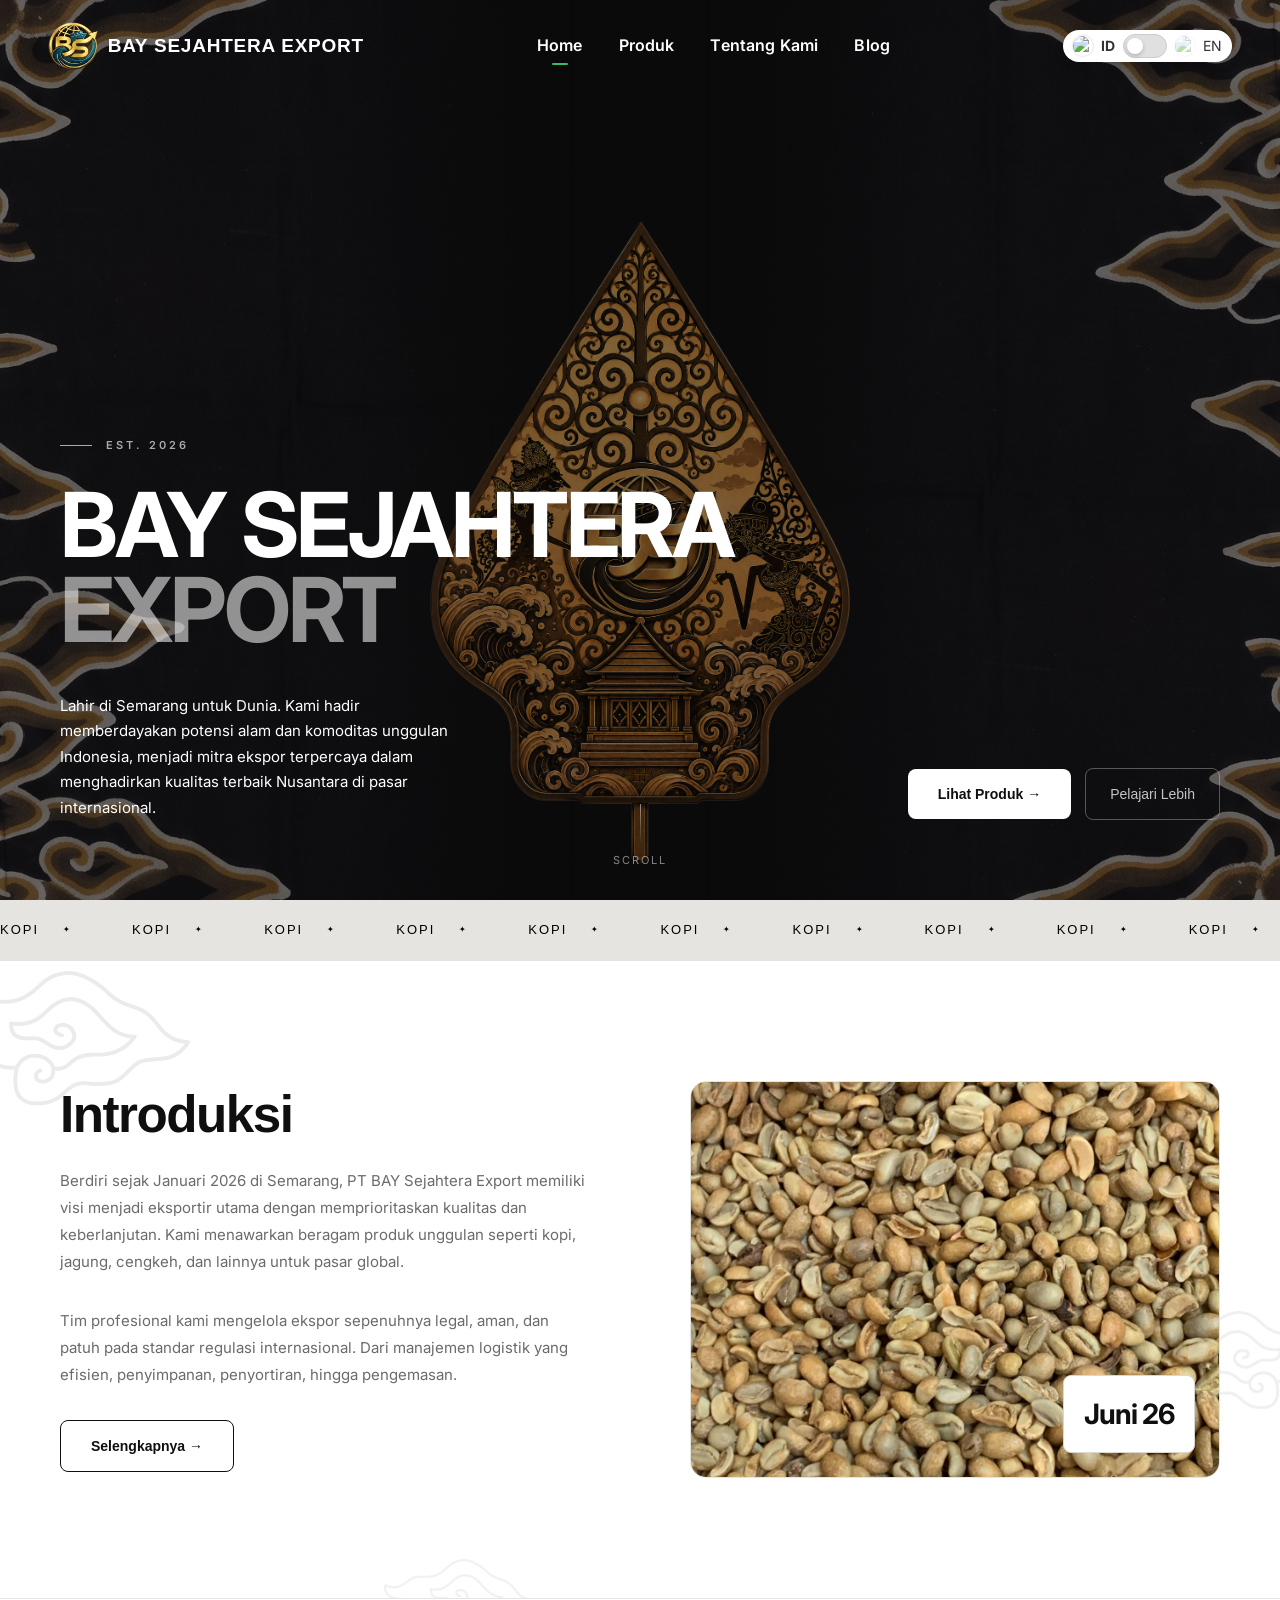
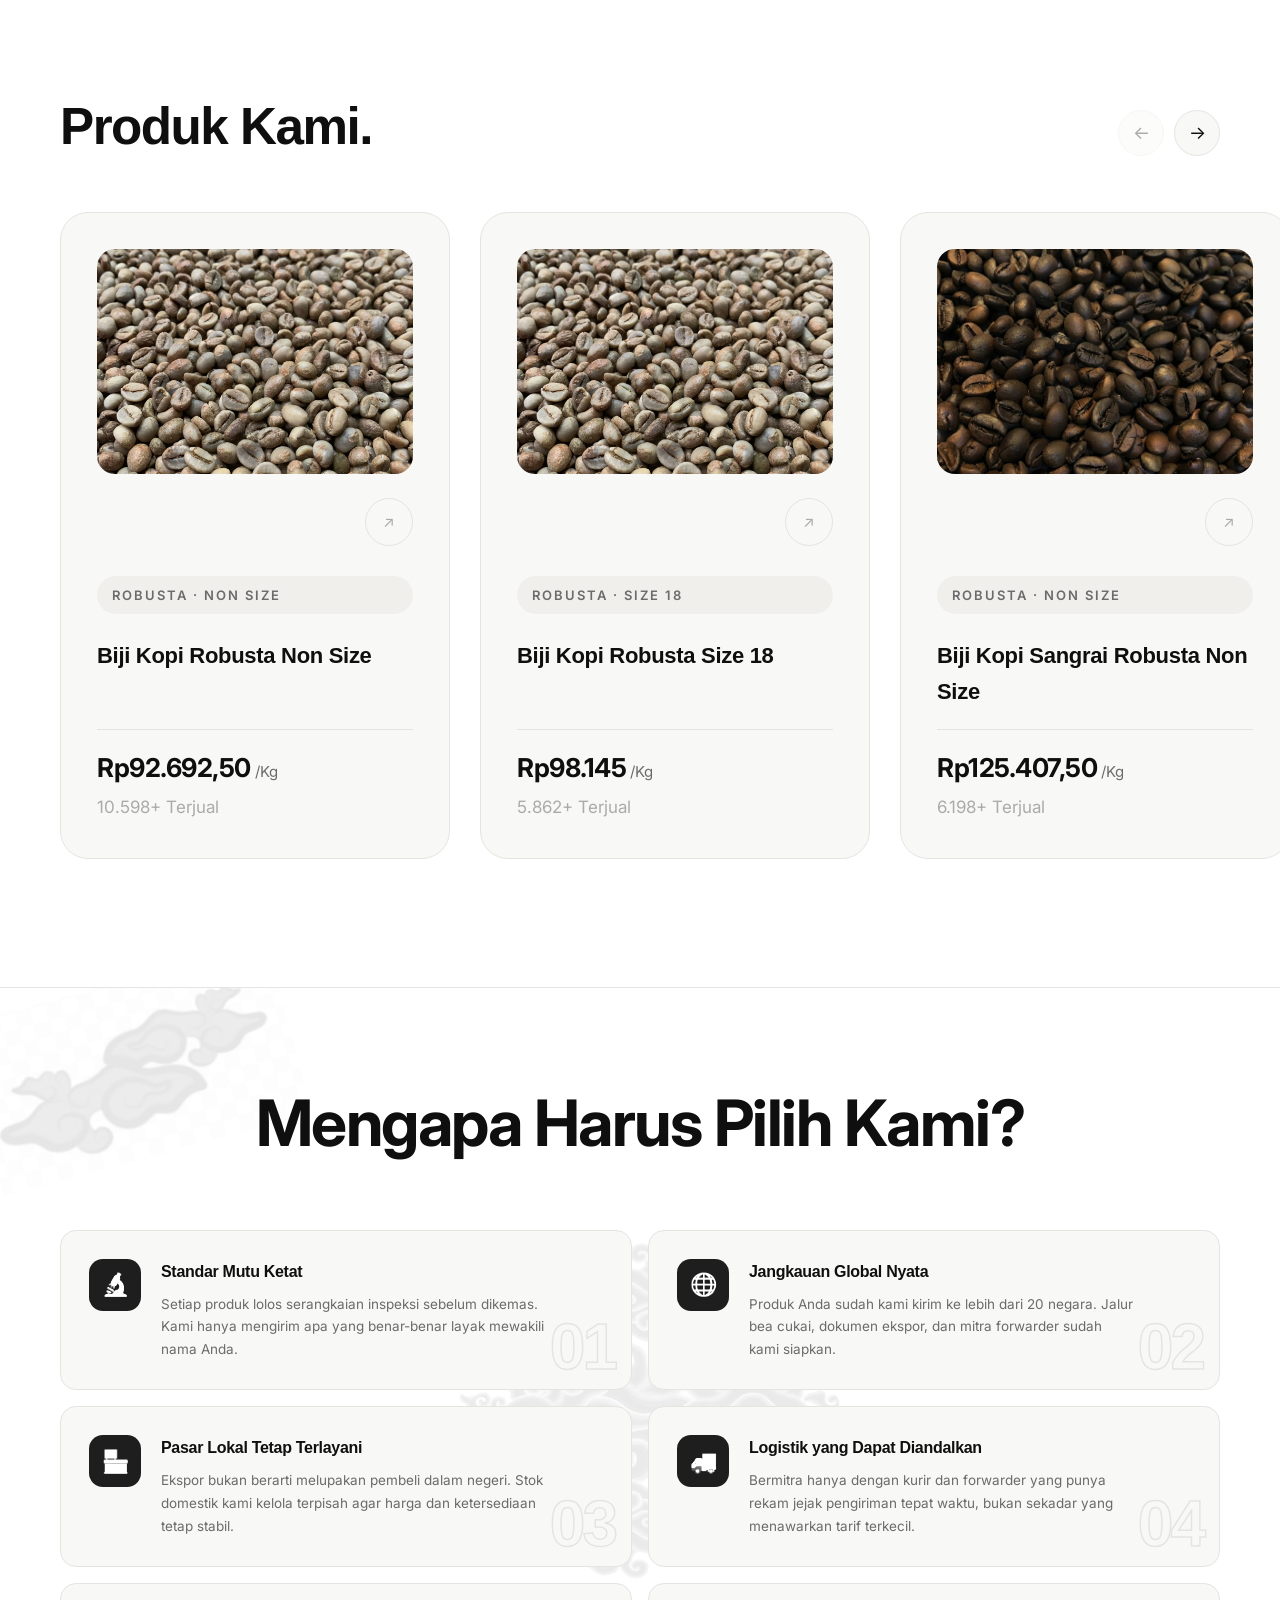
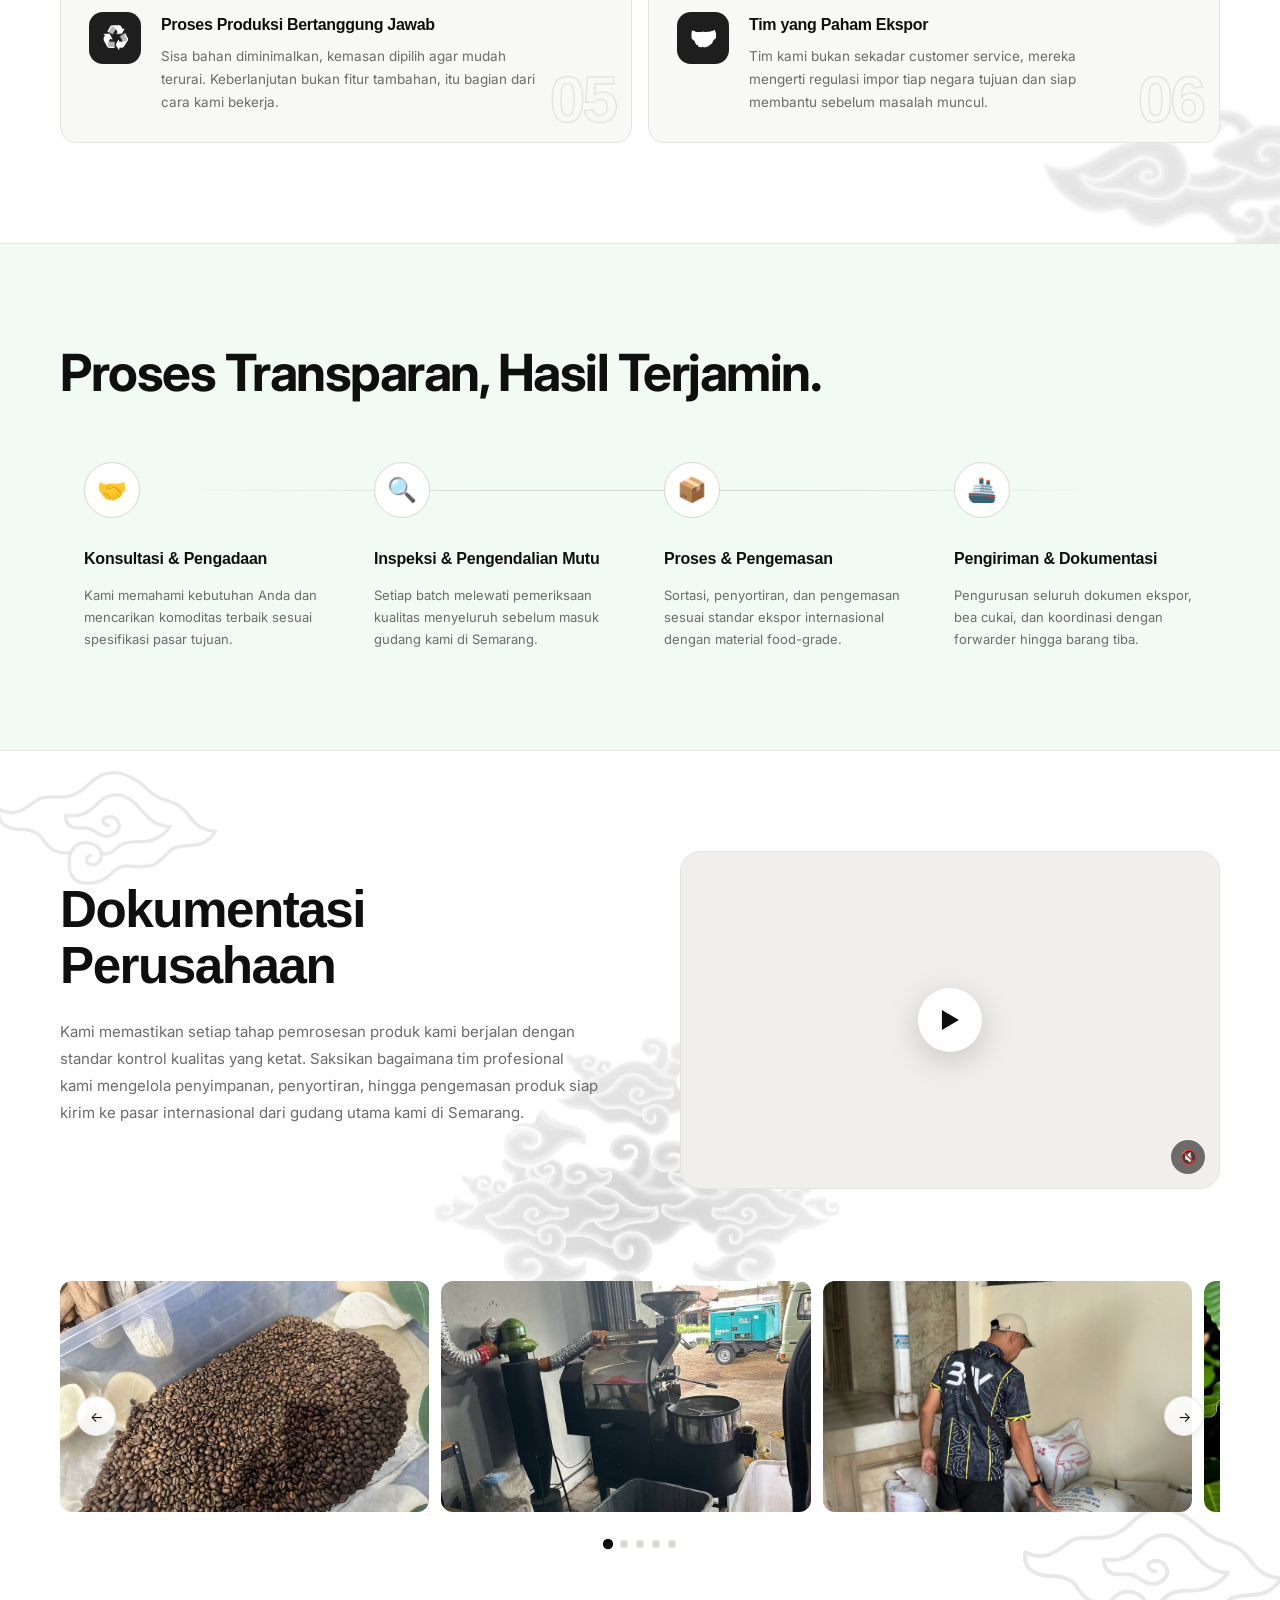
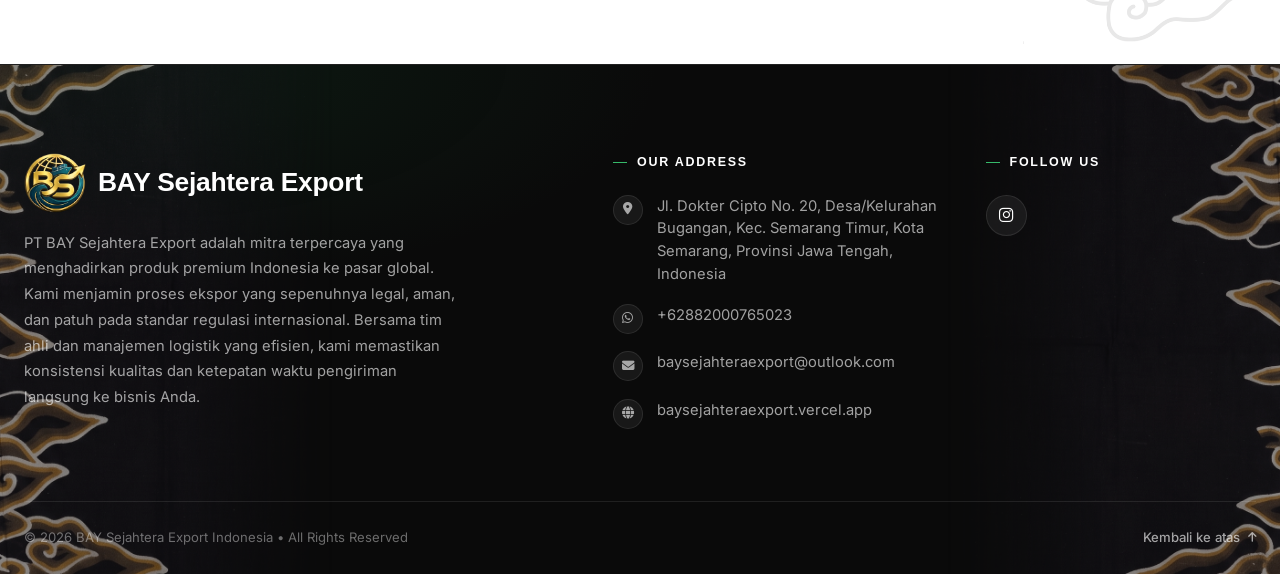
==== commit 7d3603c1: "Update index.html" ====
--- a/BSE/index.html
+++ b/BSE/index.html
@@ -11,7 +11,7 @@
     <meta property="og:type" content="website" />
     <meta name="description" content="PT BAY Sejahtera Export adalah eksportir komoditas Indonesia dari Semarang — kopi arabika & robusta, cengkeh, jagung, dan briket arang. Ekspor legal dengan dokumen lengkap ke lebih dari 20 negara." />
     <link rel="canonical" href="https://baysejahteraexport.vercel.app" />
-    <title>BAY Sejahtera Export | Eksportir Kopi, Cengkeh, Jagung & Briket Arang Indonesia</title>
+    <title>BAY Sejahtera Export | Eksportir Kopi Indonesia</title>
     <script type="application/ld+json">
     {
       "@context": "https://schema.org",
@@ -84,12 +84,13 @@
     .hero-side-photo {
   position: absolute;
   top: 0;
-  height: 100%;
+  height: 100vh;
   width: 45%;
   object-fit: cover;
   object-position: center;
   opacity: 0.4;
   pointer-events: none;
+  z-index: 0;
 }
 
 .hero-side-left {
@@ -582,9 +583,10 @@
       text-transform: uppercase;
     }
 
-    /* ── PRODUCTS ── */
+    /* ── PRODUCTS (carousel horizontal) ── */
     #products {
-      padding: 100px 0 100px 60px;
+      --pad: 60px;
+      padding: 100px var(--pad);
       border-top: 1px solid var(--border);
       overflow: hidden;
     }
@@ -594,38 +596,68 @@
       align-items: flex-end;
       justify-content: space-between;
       margin-bottom: 48px;
-      padding-right: 60px;
+    }
+
+    .products-nav {
+      display: flex;
+      gap: 10px;
+    }
+    .products-nav button {
+      width: 46px;
+      height: 46px;
+      border-radius: 50%;
+      border: 1px solid var(--border);
+      background: var(--bg-card);
+      color: var(--text);
+      font-size: 18px;
+      line-height: 1;
+      cursor: pointer;
+      transition: background 0.2s, color 0.2s, border-color 0.2s, opacity 0.2s;
+    }
+    .products-nav button:hover:not(:disabled) {
+      background: var(--text);
+      color: var(--bg);
+      border-color: var(--text);
+    }
+    .products-nav button:disabled {
+      opacity: 0.35;
+      cursor: default;
     }
 
     .products-carousel-wrapper {
       position: relative;
     }
 
+    /* track keluar sampai tepi layar, kartu terakhir terlihat "mengintip" */
     .products-carousel {
       display: flex;
-      gap: 20px;
+      gap: 30px;
+      margin: 0 calc(var(--pad) * -1);
+      padding: 8px var(--pad) 28px;
       overflow-x: auto;
       scroll-snap-type: x mandatory;
+      scroll-padding-left: var(--pad);
       -webkit-overflow-scrolling: touch;
       scrollbar-width: none;
-      padding-right: 60px;
-      padding-bottom: 8px;
       cursor: grab;
     }
-    .products-carousel:active { cursor: grabbing; }
     .products-carousel::-webkit-scrollbar { display: none; }
+    .products-carousel.dragging {
+      cursor: grabbing;
+      scroll-snap-type: none;
+      user-select: none;
+    }
+    .products-carousel.dragging a { pointer-events: none; }
 
     .product-card {
+      flex: 0 0 390px;
+      scroll-snap-align: start;
       background: var(--bg-card);
       border: 1px solid var(--border);
-      border-radius: 20px;
-      padding: 28px 24px;
-      cursor: pointer;
-      position: relative;
-      overflow: hidden;
+      border-radius: 28px;
+      padding: 36px;
+      position: relative;
       transition: transform 0.25s, box-shadow 0.25s, border-color 0.25s;
-      flex: 0 0 260px;
-      scroll-snap-align: start;
       display: flex;
       flex-direction: column;
     }
@@ -635,120 +667,93 @@
       border-color: var(--border-light);
     }
 
-    .product-card-top {
-      display: flex;
-      align-items: flex-start;
-      justify-content: space-between;
-      margin-bottom: 20px;
-    }
-
-    .product-icon {
-      width: 56px;
-      height: 56px;
-      background: var(--bg-raised);
-      border-radius: 16px;
-      display: flex;
-      align-items: center;
-      justify-content: center;
-      font-size: 26px;
-      transition: background 0.25s, transform 0.25s;
-    }
-    .product-card:hover .product-icon {
-      background: #e8f5ec;
-      transform: scale(1.08);
-    }
-
+    .product-card .product-img-wrap {
+      height: 225px;
+      border-radius: 18px;
+      margin-bottom: 24px;
+    }
+    .product-card .product-img-wrap img {
+      -webkit-user-drag: none;
+    }
+
+    /* tombol panah bulat (kanan) */
     .product-arrow {
-      width: 32px;
-      height: 32px;
+      align-self: flex-end;
+      width: 48px;
+      height: 48px;
       border-radius: 50%;
       border: 1px solid var(--border);
       display: flex;
       align-items: center;
       justify-content: center;
       color: var(--text-dim);
-      font-size: 14px;
+      font-size: 15px;
+      text-decoration: none;
+      margin-bottom: 30px;
       transition: background 0.2s, color 0.2s, border-color 0.2s;
       flex-shrink: 0;
     }
-    .product-card:hover .product-arrow {
+    .product-card:hover .product-arrow,
+    .product-arrow:hover {
       background: var(--text);
       color: var(--bg);
       border-color: var(--text);
     }
 
-    .product-name {
-      font-family: 'Space Grotesk', sans-serif;
-      font-size: 16px;
+    /* tag pill selebar kartu */
+    .product-tag {
+      display: flex;
+      align-items: center;
+      font-size: 13px;
       font-weight: 600;
-      letter-spacing: -0.3px;
-      margin-bottom: 6px;
-    }
-    .product-origin {
-      font-size: 11px;
-      color: var(--text-dim);
+      letter-spacing: 2px;
       text-transform: uppercase;
-      letter-spacing: 1.5px;
-      margin-bottom: 20px;
-    }
-    .product-meta {
-      display: flex;
-      align-items: center;
-      justify-content: space-between;
-      margin-top: auto;
-      padding-top: 16px;
-      border-top: 1px solid var(--border);
-    }
-    .product-price {
-      font-family: 'Space Grotesk', sans-serif;
-      font-size: 18px;
-      font-weight: 700;
-      letter-spacing: -0.5px;
-      color: var(--text);
-    }
-    .product-sold {
-      font-size: 11px;
-      color: var(--text-dim);
-      text-align: right;
-    }
-    .product-tag {
-      display: inline-flex;
-      align-items: center;
-      font-size: 10px;
-      font-weight: 600;
-      letter-spacing: 1px;
-      text-transform: uppercase;
-      padding: 4px 10px;
+      padding: 9px 15px;
       background: var(--bg-raised);
       border-radius: 20px;
       color: var(--text-muted);
-      margin-bottom: 16px;
-    }
-
-    .products-nav {
-      display: flex;
+      margin-bottom: 24px;
+    }
+
+    .product-name {
+      font-family: 'Space Grotesk', sans-serif;
+      font-size: 22px;
+      font-weight: 600;
+      letter-spacing: -0.3px;
+      padding-bottom: 20px;
+    }
+
+    .product-meta {
+      display: flex;
+      flex-direction: column;
+      align-items: flex-start;
       gap: 10px;
-      align-items: center;
-    }
-    .products-nav-btn {
-      width: 40px;
-      height: 40px;
-      border-radius: 50%;
-      border: 1px solid var(--border);
-      background: var(--bg);
-      cursor: pointer;
-      display: flex;
-      align-items: center;
-      justify-content: center;
-      font-size: 16px;
+      margin-top: auto;
+      padding-top: 24px;
+      border-top: 1px solid var(--border);
+    }
+    .product-price {
+      font-family: 'Courier New', Courier, ui-monospace, monospace;
+      font-size: 26px;
+      font-weight: 700;
+      letter-spacing: -0.5px;
+      line-height: 1.1;
+      color: var(--text);
+    }
+    .product-price small {
+      font-family: 'Inter', 'Space Grotesk', system-ui, sans-serif;
+      font-size: 15px;
+      font-weight: 400;
+      letter-spacing: 0;
       color: var(--text-muted);
-      transition: background 0.2s, color 0.2s, border-color 0.2s;
-    }
-    .products-nav-btn:hover {
-      background: var(--text);
-      color: var(--bg);
-      border-color: var(--text);
-    }
+      margin-left: 4px;
+    }
+    .product-sold {
+      font-size: 17px;
+      color: var(--text-dim);
+      text-align: left;
+    }
+
 
     /* ── WHY US ── */
     #why {
@@ -1034,7 +1039,7 @@
     .marquee-track {
       display: flex;
       align-items: center;
-      animation: marquee 26s linear infinite;
+      animation: marquee 32s linear infinite;
       white-space: nowrap;
       width: max-content;
       will-change: transform;
@@ -1391,9 +1396,7 @@
 
       #about { padding: 100px 40px; gap: 60px; }
 
-      #products { padding: 90px 0 90px 40px; }
-      .products-header { padding-right: 40px; }
-      .products-carousel { padding-right: 40px; }
+      #products { --pad: 40px; padding: 90px var(--pad); }
 
       #why { padding: 90px 40px; }
 
@@ -1416,10 +1419,10 @@
       #about { grid-template-columns: 1fr; padding: 80px 24px; gap: 40px; }
       .about-visual { max-width: 380px; margin: 0 auto; }
 
-      #products { padding: 80px 0 80px 24px; }
-      .products-header { padding-right: 24px; flex-wrap: wrap; gap: 16px; }
-      .products-carousel { padding-right: 24px; }
-      .product-card { flex: 0 0 220px; }
+      #products { --pad: 24px; padding: 80px var(--pad); }
+      .products-header { flex-wrap: wrap; gap: 16px; }
+      .product-card { flex-basis: 340px; padding: 28px; }
+      .product-card .product-img-wrap { height: 200px; }
 
       #why { padding: 80px 24px; }
 
@@ -1438,6 +1441,7 @@
 
       /* Hero */
       #hero { padding: 0 20px 40px; min-height: 100svh; }
+      .hero-side-photo { height: 100svh; }
       .hero-eyebrow { margin-bottom: 20px; font-size: 10px; }
       .hero-headline { letter-spacing: -1.5px; margin-bottom: 24px; }
       .hero-bottom { flex-direction: column; align-items: stretch; gap: 24px; }
@@ -1452,11 +1456,20 @@
       .about-visual { display: none; }
 
       /* Products */
-      #products { padding: 60px 0 60px 20px; }
-      .products-header { padding-right: 20px; align-items: flex-start; }
+      #products { --pad: 20px; padding: 60px var(--pad); }
+      .products-header { align-items: flex-start; }
       .products-header .section-title { font-size: 26px; }
-      .products-carousel { padding-right: 20px; gap: 14px; }
-      .product-card { flex: 0 0 200px; padding: 22px 18px; }
+      .products-carousel { gap: 16px; }
+      .products-nav button { width: 40px; height: 40px; }
+      .product-card { flex-basis: 78vw; padding: 20px; border-radius: 22px; }
+      .product-card .product-img-wrap { height: 170px; margin-bottom: 18px; }
+      .product-arrow { width: 40px; height: 40px; margin-bottom: 20px; }
+      .product-tag { font-size: 11px; letter-spacing: 1.5px; margin-bottom: 18px; }
+      .product-name { font-size: 18px; padding-bottom: 16px; }
+      .product-meta { padding-top: 18px; }
+      .product-price { font-size: 22px; }
+      .product-price small { font-size: 13px; }
+      .product-sold { font-size: 14px; }
 
       /* Why Us */
       #why { padding: 60px 20px; }
@@ -1485,7 +1498,6 @@
     /* ── HP KECIL (≤ 400px) ── */
     @media (max-width: 400px) {
       .hero-headline { font-size: 40px; }
-      .product-card { flex: 0 0 84vw; }
       .docs-photo-slide { flex: 0 0 calc(100% - 24px); }
     }
 
@@ -1586,6 +1598,7 @@
             <li class="nav-item"><a href="index.html" class="nav-link" data-id="Home" data-en="Home">Home</a></li>
             <li class="nav-item"><a href="produk.html" class="nav-link" data-id="Produk" data-en="Products">Produk</a></li>
             <li class="nav-item"><a href="About.html" class="nav-link" data-id="Tentang Kami" data-en="About Us">About Us</a></li>
+            <li class="nav-item"><a href="blog.html" class="nav-link" data-id="Blog" data-en="Blog">Blog</a></li>
         </ul>
             
         <div class="nav-actions" id="nav-actions">
@@ -1621,13 +1634,13 @@
       <!-- Aksen kopi melayang -->
       <div class="hero-coffee coffee-1" aria-hidden="true"><img src="biji-kopi.png" alt=""></div>
       <div class="hero-coffee coffee-2" aria-hidden="true"><img src="biji-kopi.png" alt=""></div>
-      <div class="hero-coffee coffee-3" aria-hidden="true"><img src="jagung.png" alt=""></div>
+      <div class="hero-coffee coffee-3" aria-hidden="true"><img src="biji-kopi.png" alt=""></div>
       <div class="hero-coffee coffee-4" aria-hidden="true"><img src="biji-kopi.png" alt=""></div>
       <div class="hero-coffee coffee-5" aria-hidden="true"><img src="biji-kopi.png" alt=""></div>
-      <div class="hero-coffee coffee-6" aria-hidden="true"><img src="briket.png" alt=""></div>
+      <div class="hero-coffee coffee-6" aria-hidden="true"><img src="biji-kopi.png" alt=""></div>
       <div class="hero-coffee coffee-7" aria-hidden="true"><img src="biji-kopi.png" alt=""></div>
       <div class="hero-coffee coffee-8" aria-hidden="true"><img src="biji-kopi.png" alt=""></div>
-      <div class="hero-coffee coffee-9" aria-hidden="true"><img src="cengkehh.png" alt=""></div>
+      <div class="hero-coffee coffee-9" aria-hidden="true"><img src="biji-kopi.png" alt=""></div>
       <div class="hero-coffee coffee-10" aria-hidden="true"><img src="biji-kopi.png" alt=""></div>
 
     <div class="hero-grid-overlay"></div>
@@ -1664,22 +1677,58 @@
   <div class="marquee-section">
     <div class="marquee-track">
       <div class="marquee-set">
-        <span class="marquee-item" data-id="Biji Kopi Arabika" data-en="Arabica Coffee Beans">Biji Kopi Arabika</span>
-        <span class="marquee-item" data-id="Biji Kopi Sangrai Arabika" data-en="Roasted Arabica Coffee Beans">Biji Kopi Sangrai Arabika</span>
-        <span class="marquee-item" data-id="Biji Kopi Robusta" data-en="Robusta Coffee Beans">Biji Kopi Robusta</span>
-        <span class="marquee-item" data-id="Biji Kopi Sangrai Robusta" data-en="Roasted Robusta Coffee Beans">Biji Kopi Sangrai Robusta</span>
-        <span class="marquee-item" data-id="Briket Arang" data-en="Charcoal Briquettes">Briket Arang</span>
-        <span class="marquee-item" data-id="Biji Jagung" data-en="Corn Seeds">Biji Jagung</span>
-        <span class="marquee-item" data-id="Cengkeh Pilihan" data-en="Selected Cloves">Cengkeh Pilihan</span>
+        <span class="marquee-item" data-id="Kopi" data-en="Coffee">Biji Kopi Arabika</span>
+        <span class="marquee-item" data-id="Kopi" data-en="Coffee">Biji Kopi Sangrai Arabika</span>
+        <span class="marquee-item" data-id="Kopi" data-en="Coffee">Biji Kopi Robusta</span>
+        <span class="marquee-item" data-id="Kopi" data-en="Coffee">Biji Kopi Sangrai Robusta</span>
+        <span class="marquee-item" data-id="Kopi" data-en="Coffee">Briket Arang</span>
+        <span class="marquee-item" data-id="Kopi" data-en="Coffee">Biji Jagung</span>
+        <span class="marquee-item" data-id="Kopi" data-en="Coffee">Cengkeh Pilihan</span>
       </div>
       <div class="marquee-set" aria-hidden="true">
-        <span class="marquee-item" data-id="Biji Kopi Arabika" data-en="Arabica Coffee Beans">Biji Kopi Arabika</span>
-        <span class="marquee-item" data-id="Biji Kopi Sangrai Arabika" data-en="Roasted Arabica Coffee Beans">Biji Kopi Sangrai Arabika</span>
-        <span class="marquee-item" data-id="Biji Kopi Robusta" data-en="Robusta Coffee Beans">Biji Kopi Robusta</span>
-        <span class="marquee-item" data-id="Biji Kopi Sangrai Robusta" data-en="Roasted Robusta Coffee Beans">Biji Kopi Sangrai Robusta</span>
-        <span class="marquee-item" data-id="Briket Arang" data-en="Charcoal Briquettes">Briket Arang</span>
-        <span class="marquee-item" data-id="Biji Jagung" data-en="Corn Seeds">Biji Jagung</span>
-        <span class="marquee-item" data-id="Cengkeh Pilihan" data-en="Selected Cloves">Cengkeh Pilihan</span>
+        <span class="marquee-item" data-id="Kopi" data-en="Coffee">Biji Kopi Arabika</span>
+        <span class="marquee-item" data-id="Kopi" data-en="Coffee">Biji Kopi Sangrai Arabika</span>
+        <span class="marquee-item" data-id="Kopi" data-en="Coffee">Biji Kopi Robusta</span>
+        <span class="marquee-item" data-id="Kopi" data-en="Coffee">Biji Kopi Sangrai Robusta</span>
+        <span class="marquee-item" data-id="Kopi" data-en="Coffee">Briket Arang</span>
+        <span class="marquee-item" data-id="Kopi" data-en="Coffee">Biji Jagung</span>
+        <span class="marquee-item" data-id="Kopi" data-en="Coffee">Cengkeh Pilihan</span>
+      </div>
+      <div class="marquee-set" aria-hidden="true">
+        <span class="marquee-item" data-id="Kopi" data-en="Coffee">Biji Kopi Arabika</span>
+        <span class="marquee-item" data-id="Kopi" data-en="Coffee">Biji Kopi Sangrai Arabika</span>
+        <span class="marquee-item" data-id="Kopi" data-en="Coffee">Biji Kopi Robusta</span>
+        <span class="marquee-item" data-id="Kopi" data-en="Coffee">Biji Kopi Sangrai Robusta</span>
+        <span class="marquee-item" data-id="Kopi" data-en="Coffee">Briket Arang</span>
+        <span class="marquee-item" data-id="Kopi" data-en="Coffee">Biji Jagung</span>
+        <span class="marquee-item" data-id="Kopi" data-en="Coffee">Cengkeh Pilihan</span>
+      </div>
+      <div class="marquee-set" aria-hidden="true">
+        <span class="marquee-item" data-id="Kopi" data-en="Coffee">Biji Kopi Arabika</span>
+        <span class="marquee-item" data-id="Kopi" data-en="Coffee">Biji Kopi Sangrai Arabika</span>
+        <span class="marquee-item" data-id="Kopi" data-en="Coffee">Biji Kopi Robusta</span>
+        <span class="marquee-item" data-id="Kopi" data-en="Coffee">Biji Kopi Sangrai Robusta</span>
+        <span class="marquee-item" data-id="Kopi" data-en="Coffee">Briket Arang</span>
+        <span class="marquee-item" data-id="Kopi" data-en="Coffee">Biji Jagung</span>
+        <span class="marquee-item" data-id="Kopi" data-en="Coffee">Cengkeh Pilihan</span>
+      </div>
+      <div class="marquee-set" aria-hidden="true">
+        <span class="marquee-item" data-id="Kopi" data-en="Coffee">Biji Kopi Arabika</span>
+        <span class="marquee-item" data-id="Kopi" data-en="Coffee">Biji Kopi Sangrai Arabika</span>
+        <span class="marquee-item" data-id="Kopi" data-en="Coffee">Biji Kopi Robusta</span>
+        <span class="marquee-item" data-id="Kopi" data-en="Coffee">Biji Kopi Sangrai Robusta</span>
+        <span class="marquee-item" data-id="Kopi" data-en="Coffee">Briket Arang</span>
+        <span class="marquee-item" data-id="Kopi" data-en="Coffee">Biji Jagung</span>
+        <span class="marquee-item" data-id="Kopi" data-en="Coffee">Cengkeh Pilihan</span>
+      </div>
+      <div class="marquee-set" aria-hidden="true">
+        <span class="marquee-item" data-id="Kopi" data-en="Coffee">Biji Kopi Arabika</span>
+        <span class="marquee-item" data-id="Kopi" data-en="Coffee">Biji Kopi Sangrai Arabika</span>
+        <span class="marquee-item" data-id="Kopi" data-en="Coffee">Biji Kopi Robusta</span>
+        <span class="marquee-item" data-id="Kopi" data-en="Coffee">Biji Kopi Sangrai Robusta</span>
+        <span class="marquee-item" data-id="Kopi" data-en="Coffee">Briket Arang</span>
+        <span class="marquee-item" data-id="Kopi" data-en="Coffee">Biji Jagung</span>
+        <span class="marquee-item" data-id="Kopi" data-en="Coffee">Cengkeh Pilihan</span>
       </div>
     </div>
   </div>
@@ -1704,12 +1753,6 @@
     <div class="about-visual reveal" id="aboutVisualWrap">
       <div class="about-visual-inner" id="aboutVisualInner" style="position:relative;">
         <img class="about-slide active" src="arabicagreenbeans.png" alt="Foto Introduction 1" onerror="this.style.display='none'">
-        <img class="about-slide" src="arabicaroastedbeans.png" alt="Foto Introduction 2" onerror="this.style.display='none'">
-        <img class="about-slide" src="robustagreenbeans.png" alt="Foto Introduction 3" onerror="this.style.display='none'">
-        <img class="about-slide" src="robustaroastedbeans.png" alt="Foto Introduction 4" onerror="this.style.display='none'">
-        <img class="about-slide" src="briket arang.jpg" alt="Foto Introduction 5" onerror="this.style.display='none'">
-        <img class="about-slide" src="biji jagung.jpg" alt="Foto Introduction 6" onerror="this.style.display='none'">
-        <img class="about-slide" src="cengkeh.jpg" alt="Foto Introduction 7" onerror="this.style.display='none'">
         <div id="aboutFallback" style="display:none;flex-direction:column;align-items:center;justify-content:center;width:100%;height:100%;gap:12px;">
           <div class="warehouse-icon">🏭</div>
           <div class="warehouse-label">Gudang Utama</div>
@@ -1727,122 +1770,67 @@
       <div>
         <h2 class="section-title" style="margin-bottom:0;" data-id="Produk Kami." data-en="Our Products.">Produk Kami.</h2>
       </div>
-      <div style="display:flex;align-items:center;gap:16px;">
-        <div class="products-nav">
-          <button class="products-nav-btn" id="prevBtn" onclick="scrollCarousel(-1)">←</button>
-          <button class="products-nav-btn" id="nextBtn" onclick="scrollCarousel(1)">→</button>
-        </div>
-        <a href="produk.html" class="btn-ghost" data-id="Lihat Selengkapnya →" data-en="View All →">Lihat Selengkapnya →</a>
+      <div class="products-nav">
+        <button type="button" id="prodPrev" aria-label="Sebelumnya">←</button>
+        <button type="button" id="prodNext" aria-label="Berikutnya">→</button>
       </div>
     </div>
 
     <div class="products-carousel-wrapper">
-      <div class="products-carousel" id="productsCarousel">
-
-        <div class="product-card reveal" onclick="location.href='produk.html?produk=kopi-arabika'">
+      <div class="products-carousel" id="productsGrid">
+
+        <div class="product-card reveal">
           <div class="product-img-wrap">
-            <img src="arabicagreenbeans.png" style="width:100%;height:100%;object-fit:cover;display:block;">
+            <img src="robustagreenbeans.png" alt="Biji Kopi Robusta Non Size" style="width:100%;height:100%;object-fit:cover;display:block;">
           </div>
-          <div class="product-card-top" style="margin-top:16px;justify-content:flex-end;">
-            <div class="product-arrow">↗</div>
+          <a href="produk.html?produk=kopi-robusta" class="product-arrow" aria-label="Lihat selengkapnya">↗</a>
+          <div class="product-tag" data-id="Robusta · Non Size" data-en="Robusta · Non Size">Robusta · Non Size</div>
+          <div class="product-name" data-id="Biji Kopi Robusta Non Size" data-en="Robusta Beans Non Size">Biji Kopi Robusta Non Size</div>
+          <div class="product-meta">
+            <div class="product-price"><span data-id="Rp92.692,50" data-en="$5.10">Rp92.692,50</span><small>/Kg</small></div>
+            <div class="product-sold" data-id="10.598+ Terjual" data-en="10,598+ Sold">10.598+ Terjual</div>
           </div>
-          <div class="product-tag" data-id="Arabika · Grade A" data-en="Arabica · Grade A">Arabika · Grade A</div>
-          <div class="product-name" data-id="Biji Kopi Arabika" data-en="Arabica Coffee Beans">Arabica Coffee Beans</div>
+        </div>
+
+        <div class="product-card reveal">
+          <div class="product-img-wrap">
+            <img src="robustagreenbeans.png" alt="Biji Kopi Robusta Size 18" style="width:100%;height:100%;object-fit:cover;display:block;">
+          </div>
+          <a href="produk.html?produk=kopi-robusta-size-18" class="product-arrow" aria-label="Lihat selengkapnya">↗</a>
+          <div class="product-tag" data-id="Robusta · Size 18" data-en="Robusta · Size 18">Robusta · Size 18</div>
+          <div class="product-name" data-id="Biji Kopi Robusta Size 18" data-en="Robusta Beans Size 18">Biji Kopi Robusta Size 18</div>
           <div class="product-meta">
-            <div class="product-price">Rp195.000<small style="font-size:11px;font-weight:400;color:var(--text-muted)">/kg</small></div>
+            <div class="product-price"><span data-id="Rp98.145" data-en="$5.40">Rp98.145</span><small>/Kg</small></div>
+            <div class="product-sold" data-id="5.862+ Terjual" data-en="5,862+ Sold">5.862+ Terjual</div>
+          </div>
+        </div>
+
+        <div class="product-card reveal">
+          <div class="product-img-wrap">
+            <img src="robustaroastedbeans.png" alt="Biji Kopi Sangrai Robusta Non Size" style="width:100%;height:100%;object-fit:cover;display:block;">
+          </div>
+          <a href="produk.html?produk=kopi-sangrai-robusta" class="product-arrow" aria-label="Lihat selengkapnya">↗</a>
+          <div class="product-tag" data-id="Robusta · Non Size" data-en="Robusta · Non Size">Robusta · Non Size</div>
+          <div class="product-name" data-id="Biji Kopi Sangrai Robusta Non Size" data-en="Roasted Robusta Beans Non Size">Biji Kopi Sangrai Robusta Non Size</div>
+          <div class="product-meta">
+            <div class="product-price"><span data-id="Rp125.407,50" data-en="$6.90">Rp125.407,50</span><small>/Kg</small></div>
             <div class="product-sold" data-id="6.198+ Terjual" data-en="6,198+ Sold">6.198+ Terjual</div>
           </div>
         </div>
 
-        <div class="product-card reveal" onclick="location.href='produk.html?produk=kopi-sangrai-arabika'">
+        <div class="product-card reveal">
           <div class="product-img-wrap">
-            <img src="arabicaroastedbeans.png" style="width:100%;height:100%;object-fit:cover;display:block;">
+            <img src="robustaroastedbeans.png" alt="Biji Kopi Sangrai Robusta Size 18" style="width:100%;height:100%;object-fit:cover;display:block;">
           </div>
-          <div class="product-card-top" style="margin-top:16px;justify-content:flex-end;">
-            <div class="product-arrow">↗</div>
+          <a href="produk.html?produk=kopi-sangrai-robusta-size-18" class="product-arrow" aria-label="Lihat selengkapnya">↗</a>
+          <div class="product-tag" data-id="Robusta · Size 18" data-en="Robusta · Size 18">Robusta · Size 18</div>
+          <div class="product-name" data-id="Biji Kopi Sangrai Robusta Size 18" data-en="Roasted Robusta Beans Size 18">Biji Kopi Sangrai Robusta Size 18</div>
+          <div class="product-meta">
+            <div class="product-price"><span data-id="Rp130.860" data-en="$7.20">Rp130.860</span><small>/Kg</small></div>
+            <div class="product-sold" data-id="4.598+ Terjual" data-en="4,598+ Sold">4.598+ Terjual</div>
           </div>
-          <div class="product-tag" data-id="Arabika · Grade A" data-en="Arabica · Grade A">Arabika · Grade A</div>
-          <div class="product-name" data-id="Biji Kopi Sangrai Arabika" data-en="Roasted Arabica Coffee Beans">Roasted Arabica Coffee Beans</div>
-          <div class="product-meta">
-            <div class="product-price">Rp325.000<small style="font-size:11px;font-weight:400;color:var(--text-muted)">/kg</small></div>
-            <div class="product-sold" data-id="6.198+ Terjual" data-en="6,198+ Sold">6.198+ Terjual</div>
-          </div>
-        </div>
-
-        <div class="product-card reveal" onclick="location.href='produk.html?produk=kopi-robusta'">
-          <div class="product-img-wrap">
-            <img src="robustagreenbeans.png" style="width:100%;height:100%;object-fit:cover;display:block;">
-          </div>
-          <div class="product-card-top" style="margin-top:16px;justify-content:flex-end;">
-            <div class="product-arrow">↗</div>
-          </div>
-          <div class="product-tag" data-id="Robusta · Grade A" data-en="Robusta · Grade A">Robusta · Grade A</div>
-          <div class="product-name" data-id="Biji Kopi Robusta" data-en="Robusta Coffee Beans">Robusta Coffee Beans</div>
-          <div class="product-meta">
-            <div class="product-price">Rp140.000<small style="font-size:11px;font-weight:400;color:var(--text-muted)">/kg</small></div>
-            <div class="product-sold" data-id="10.598+ Terjual" data-en="10,598+ Sold">10.598+ Terjual</div>
-          </div>
-        </div>
-
-        <div class="product-card reveal" onclick="location.href='produk.html?produk=kopi-sangrai-robusta'">
-          <div class="product-img-wrap">
-            <img src="robustaroastedbeans.png" style="width:100%;height:100%;object-fit:cover;display:block;">
-          </div>
-          <div class="product-card-top" style="margin-top:16px;justify-content:flex-end;">
-            <div class="product-arrow">↗</div>
-          </div>
-          <div class="product-tag" data-id="Robusta · Grade A" data-en="Robusta · Grade A">Robusta · Grade A</div>
-          <div class="product-name" data-id="Biji Kopi Sangrai Robusta" data-en="Roasted Robusta Coffee Beans">Roasted Robusta Coffee Beans</div>
-          <div class="product-meta">
-            <div class="product-price">Rp150.000<small style="font-size:11px;font-weight:400;color:var(--text-muted)">/kg</small></div>
-            <div class="product-sold" data-id="6.198+ Terjual" data-en="6,198+ Sold">6.198+ Terjual</div>
-          </div>
-        </div>
-
-        <div class="product-card reveal" onclick="location.href='produk.html?produk=briket-arang'">
-          <div class="product-img-wrap">
-            <img src="briket arang.jpg" style="width:100%;height:100%;object-fit:cover;display:block;">
-          </div>
-          <div class="product-card-top" style="margin-top:16px;justify-content:flex-end;">
-            <div class="product-arrow">↗</div>
-          </div>
-          <div class="product-tag" data-id="Briket · Ekspor" data-en="Briquettes · Export">Briket · Ekspor</div>
-          <div class="product-name" data-id="Briket Arang" data-en="Charcoal Briquettes">Briket</div>
-          <div class="product-meta">
-            <div class="product-price">Rp43.000<small style="font-size:11px;font-weight:400;color:var(--text-muted)">/kg</small></div>
-            <div class="product-sold" data-id="5.298+Sold">5.298+ Terjual</div>
-          </div>
-        </div>
-
-        <div class="product-card reveal" onclick="location.href='produk.html?produk=biji-jagung'">
-          <div class="product-img-wrap">
-            <img src="biji jagung.jpg" style="width:100%;height:100%;object-fit:cover;display:block;">
-          </div>
-          <div class="product-card-top" style="margin-top:16px;justify-content:flex-end;">
-            <div class="product-arrow">↗</div>
-          </div>
-          <div class="product-tag" data-id="Jagung · Pilihan" data-en="Corn · Selected">Jagung · Pilihan</div>
-          <div class="product-name" data-id="Biji Jagung" data-en="Corn Seeds">Biji Jagung</div>
-          <div class="product-meta">
-            <div class="product-price">Rp73.000<small style="font-size:11px;font-weight:400;color:var(--text-muted)">/kg</small></div>
-            <div class="product-sold" data-id="Stok Tersedia" data-en="Stock Available">Stok Tersedia</div>
-          </div>
-        </div>
-
-        <div class="product-card reveal" onclick="location.href='produk.html?produk=cengkeh'">
-          <div class="product-img-wrap">
-            <img src="cengkeh.jpg" style="width:100%;height:100%;object-fit:cover;display:block;">
-          </div>
-          <div class="product-card-top" style="margin-top:16px;justify-content:flex-end;">
-            <div class="product-arrow">↗</div>
-          </div>
-          <div class="product-tag" data-id="Cengkeh · Premium" data-en="Cloves · Premium">Cengkeh · Premium</div>
-          <div class="product-name" data-id="Cengkeh Pilihan" data-en="Selected Cloves">Cengkeh Pilihan</div>
-          <div class="product-meta">
-            <div class="product-price">Rp195.000<small style="font-size:11px;font-weight:400;color:var(--text-muted)">/kg</small></div>
-            <div class="product-sold" data-id="Stok Tersedia" data-en="Stock Available">Stok Tersedia</div>
-          </div>
-        </div>
+        </div>
+
       </div>
     </div>
   </section>
@@ -2062,10 +2050,10 @@
                         <a href="https://wa.me/62882000765023" target="_blank" rel="noopener">+62882000765023</a>
                     </li>
                     <li>
-                        <a href="mailto:baysejahteraexport@gmail.com" class="contact-icon" aria-label="Kirim email">
+                        <a href="mailto:baysejahteraexport@outlook.com" class="contact-icon" aria-label="Kirim email">
                             <i class="fas fa-envelope"></i>
                         </a>
-                        <a href="mailto:baysejahteraexport@gmail.com">baysejahteraexport@gmail.com</a>
+                        <a href="mailto:baysejahteraexport@outlook.com">baysejahteraexport@outlook.com</a>
                     </li>
                     <li>
                         <a href="https://baysejahteraexport.vercel.app" target="_blank" rel="noopener" class="contact-icon" aria-label="Kunjungi website">
@@ -2100,18 +2088,6 @@
     <script src="script.js"></script>
 
   <script>
-    // ── ABOUT SLIDESHOW: ganti gambar otomatis tiap 3 detik ──
-    (function() {
-      const slides = document.querySelectorAll('#aboutVisualInner .about-slide');
-      if (slides.length <= 1) return;
-      let current = 0;
-      setInterval(() => {
-        slides[current].classList.remove('active');
-        current = (current + 1) % slides.length;
-        slides[current].classList.add('active');
-      }, 3000);
-    })();
-
     function triggerDocsPhoto(idx) {
       document.querySelectorAll('#docsCarousel .docs-photo-slide')[idx]
         .querySelector('input[type="file"]').click();
@@ -2281,24 +2257,6 @@
     });
 
     buildDocsDots();
-
-    function scrollCarousel(dir) {
-      document.getElementById('productsCarousel').scrollBy({ left: dir * 300, behavior: 'smooth' });
-    }
-    const carousel = document.getElementById('productsCarousel');
-    let isDown = false, startX, scrollLeft;
-    carousel.addEventListener('mousedown', e => {
-      isDown = true;
-      startX = e.pageX - carousel.offsetLeft;
-      scrollLeft = carousel.scrollLeft;
-    });
-    carousel.addEventListener('mouseleave', () => isDown = false);
-    carousel.addEventListener('mouseup', () => isDown = false);
-    carousel.addEventListener('mousemove', e => {
-      if (!isDown) return;
-      e.preventDefault();
-      carousel.scrollLeft = scrollLeft - (e.pageX - carousel.offsetLeft - startX);
-    });
 
     const langToggle = document.getElementById('lang-toggle');
     let currentLang = 'id';
@@ -2387,5 +2345,46 @@
     document.querySelectorAll('.stat-number').forEach(el => statObserver.observe(el));
   </script>
 
+  <script>
+    /* Carousel produk: tombol, drag mouse, dan swipe (native) */
+    (function () {
+      var track = document.getElementById('productsGrid');
+      var prev = document.getElementById('prodPrev');
+      var next = document.getElementById('prodNext');
+      if (!track) return;
+
+      function step() {
+        var card = track.querySelector('.product-card');
+        return card ? card.offsetWidth + parseFloat(getComputedStyle(track).columnGap || 24) : 300;
+      }
+      function update() {
+        if (!prev || !next) return;
+        prev.disabled = track.scrollLeft <= 4;
+        next.disabled = track.scrollLeft >= track.scrollWidth - track.clientWidth - 4;
+      }
+      if (prev) prev.addEventListener('click', function () { track.scrollBy({ left: -step(), behavior: 'smooth' }); });
+      if (next) next.addEventListener('click', function () { track.scrollBy({ left: step(), behavior: 'smooth' }); });
+      track.addEventListener('scroll', update, { passive: true });
+      window.addEventListener('resize', update);
+      update();
+
+      /* drag dengan mouse (desktop) */
+      var down = false, moved = false, startX = 0, startLeft = 0;
+      track.addEventListener('mousedown', function (e) {
+        down = true; moved = false; startX = e.pageX; startLeft = track.scrollLeft;
+      });
+      window.addEventListener('mousemove', function (e) {
+        if (!down) return;
+        var dx = e.pageX - startX;
+        if (Math.abs(dx) > 5) { moved = true; track.classList.add('dragging'); }
+        if (moved) track.scrollLeft = startLeft - dx;
+      });
+      window.addEventListener('mouseup', function () {
+        if (!down) return;
+        down = false;
+        track.classList.remove('dragging');
+      });
+    })();
+  </script>
 </body>
 </html>
--- a/BSE/stylee.css
+++ b/BSE/stylee.css
@@ -291,18 +291,58 @@
 }
 
 /* ── Responsive ── */
+
+/* Tablet (≤ 1024px): rapatkan sedikit, nav-menu masih tampil horizontal */
+@media (max-width: 1024px) {
+  .nav-container { padding: 0 32px; gap: 16px; }
+  .nav-menu { gap: 2px; }
+  .nav-link { padding: 8px 12px; font-size: 15px; }
+  .nav-cta { padding: 8px 16px; font-size: 12px; }
+  .logo-img { height: 42px; }
+  .nav-logo { font-size: 17px; }
+}
+
+/* Tablet kecil / HP besar (≤ 860px): mulai sempit, turunkan ke hamburger lebih awal
+   supaya menu tidak berdesakan di layar tablet potret */
+@media (max-width: 860px) {
+  .nav-menu { display: none; }
+  .nav-cta { display: none; }
+  .hamburger { display: flex; }
+  .nav-drawer { display: block; }
+  .nav-container { padding: 0 24px; }
+
+  body.nav-open { overflow: hidden; }
+}
+
+/* HP (≤ 768px) */
 @media (max-width: 768px) {
   .nav-menu { display: none; }
   .nav-cta { display: none; }
   .hamburger { display: flex; }
   .nav-drawer { display: block; }
-  .nav-container { padding: 0 20px; }
+  .nav-container { padding: 0 20px; gap: 12px; }
+  .logo-img { height: 36px; }
+  .nav-logo { font-size: 15px; letter-spacing: 0.02em; }
+
+  .navbar { padding: 16px 0; }
+  .navbar.scrolled { padding: 12px 0; }
 
   body.nav-open { overflow: hidden; }
 }
 
+/* HP kecil (≤ 480px) */
 @media (max-width: 480px) {
   .lang-switch-container .lang-label { display: none; }
+  .lang-switch-container { padding: 3px 8px; gap: 6px; }
+  .nav-container { padding: 0 16px; gap: 10px; }
+  .nav-logo { font-size: 13px; }
+  .logo-img { height: 32px; }
+  .hamburger { width: 32px; height: 32px; }
+}
+
+/* HP sangat kecil (≤ 360px): sembunyikan teks brand, sisakan logo saja */
+@media (max-width: 360px) {
+  .nav-logo { display: none; }
 }
 
 
@@ -552,6 +592,14 @@
         text-align: center;
         gap: 16px;
     }
+}
+
+@media (max-width: 400px) {
+    .main-footer { padding: 48px 16px 0; }
+    .footer-side-photo { display: none; }
+    .logo-main-title { font-size: 1.35rem; }
+    .footer-logo-img { height: 44px; }
+    .social-link-item { width: 2.3rem; height: 2.3rem; font-size: 0.95rem; }
 }
 
 /* Container Utama Kapsul Putih */
@@ -1258,6 +1306,12 @@
 /* ============================================================
    RESPONSIVE
    ============================================================ */
+@media (max-width: 900px) {
+  .wcu { padding: 84px 24px 100px; }
+  .wcu__grid { gap: 16px; }
+  .wcu-card { padding: 26px 22px; gap: 18px; }
+}
+
 @media (max-width: 680px) {
   .wcu {
     padding: 72px 20px 88px;
@@ -1275,6 +1329,13 @@
     font-size: 72px;
     bottom: -8px;
   }
+}
+
+@media (max-width: 400px) {
+  .wcu { padding: 56px 16px 72px; }
+  .wcu-card { padding: 22px 18px; gap: 16px; flex-direction: column; }
+  .wcu-card__icon { width: 44px; height: 44px; }
+  .wcu-card__icon svg { width: 22px; height: 22px; }
 }
 
 /* ============================================================
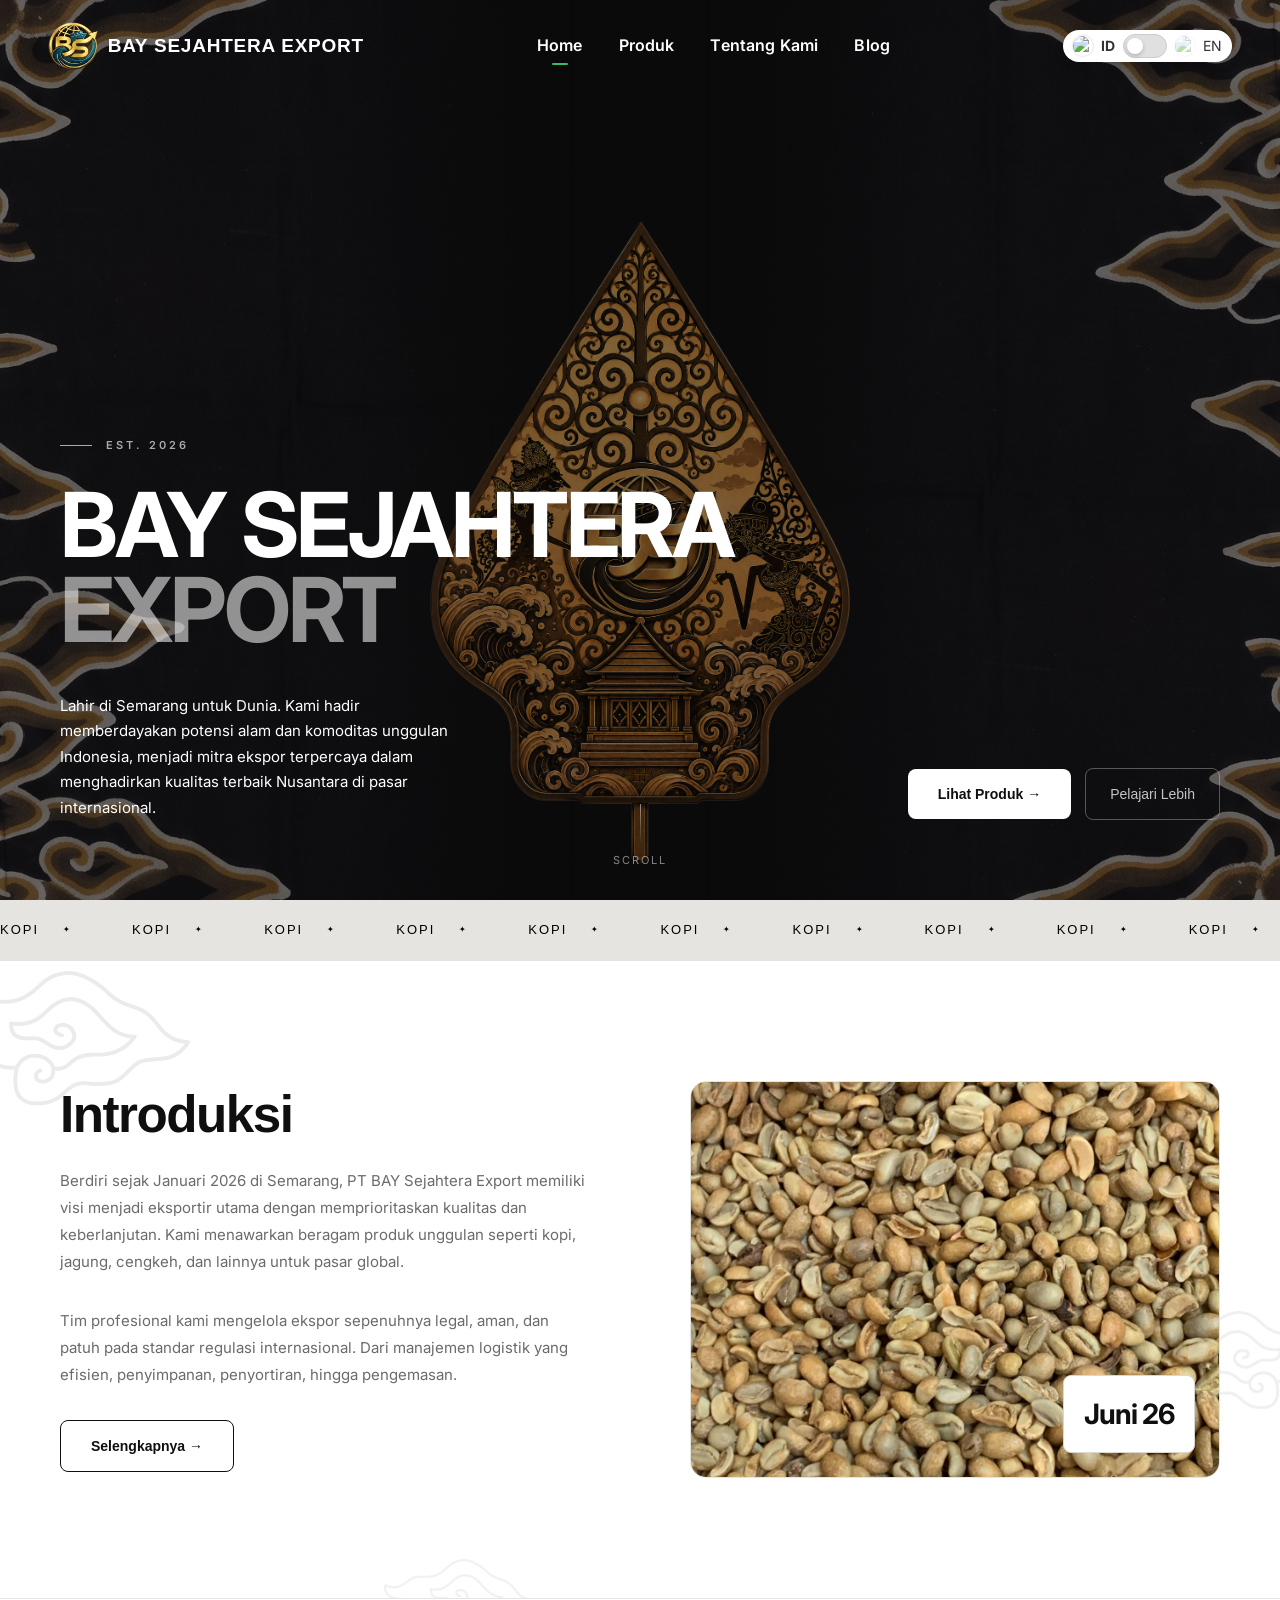
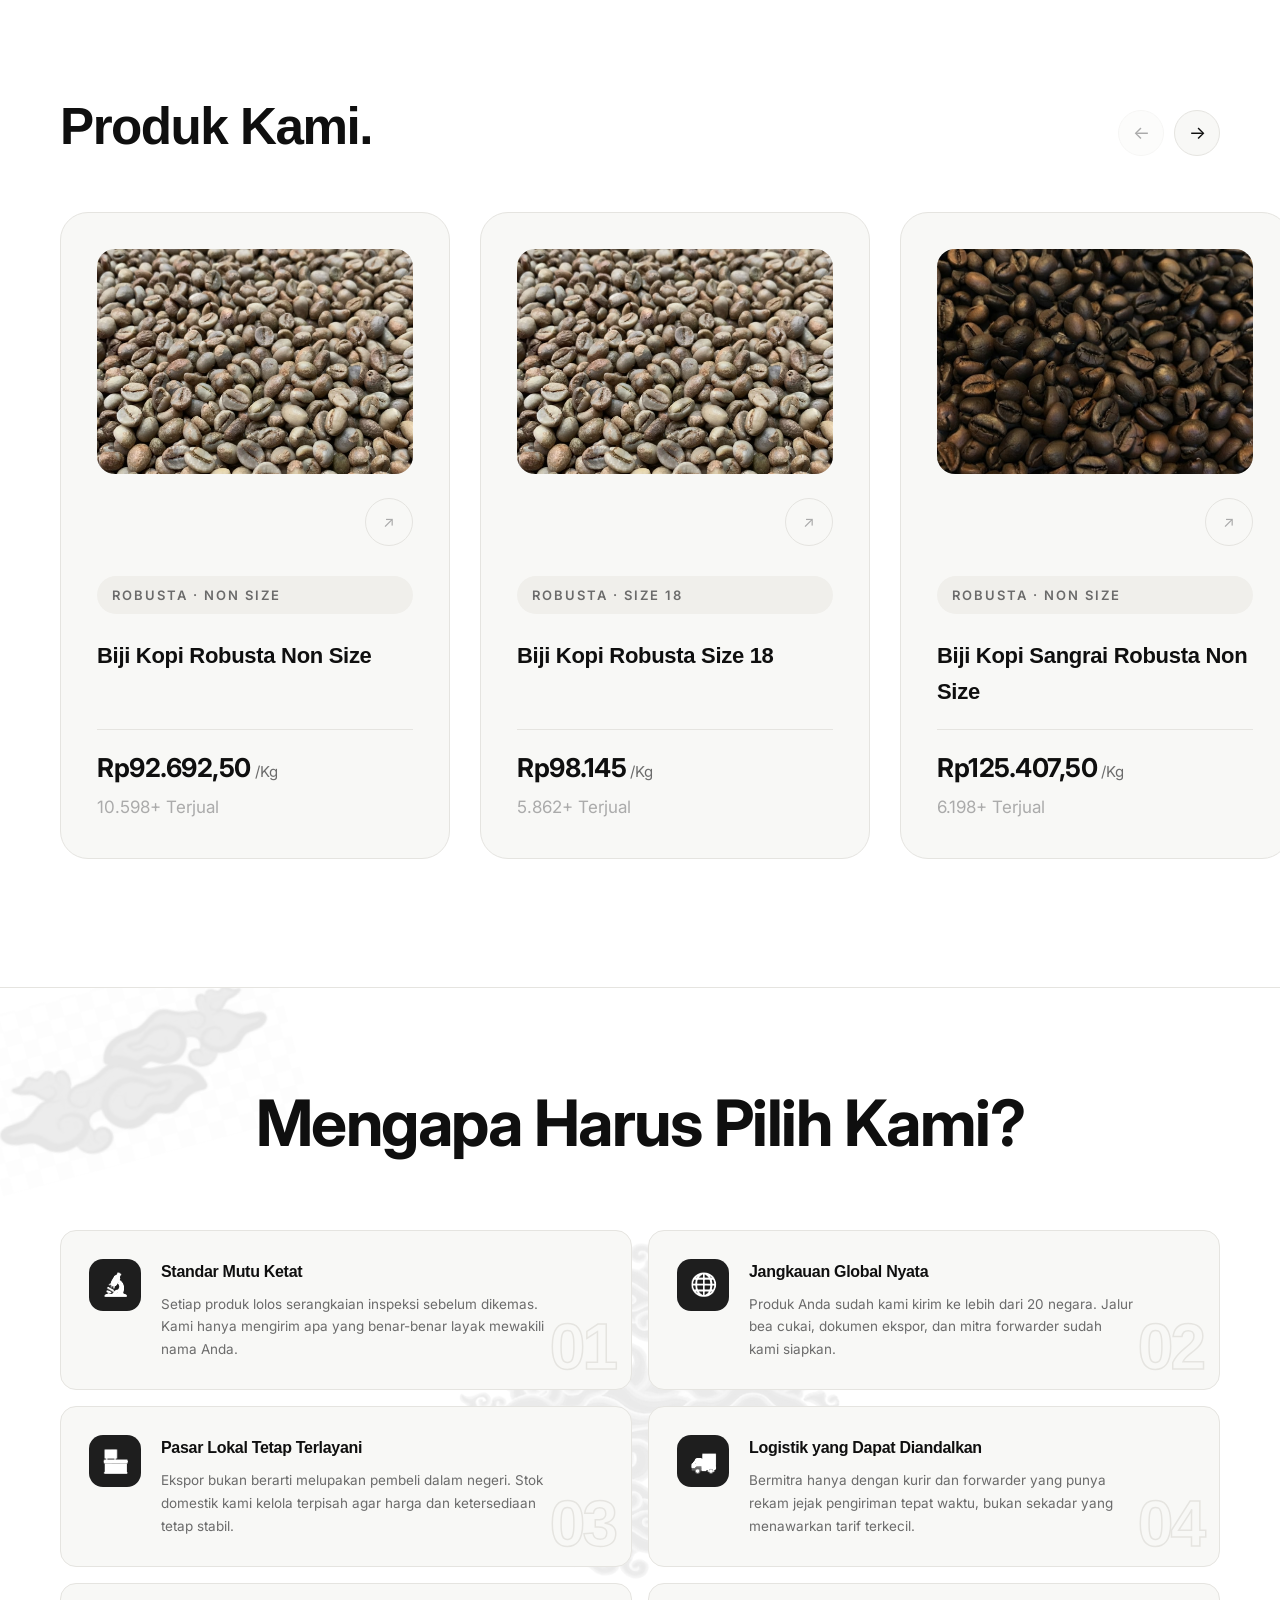
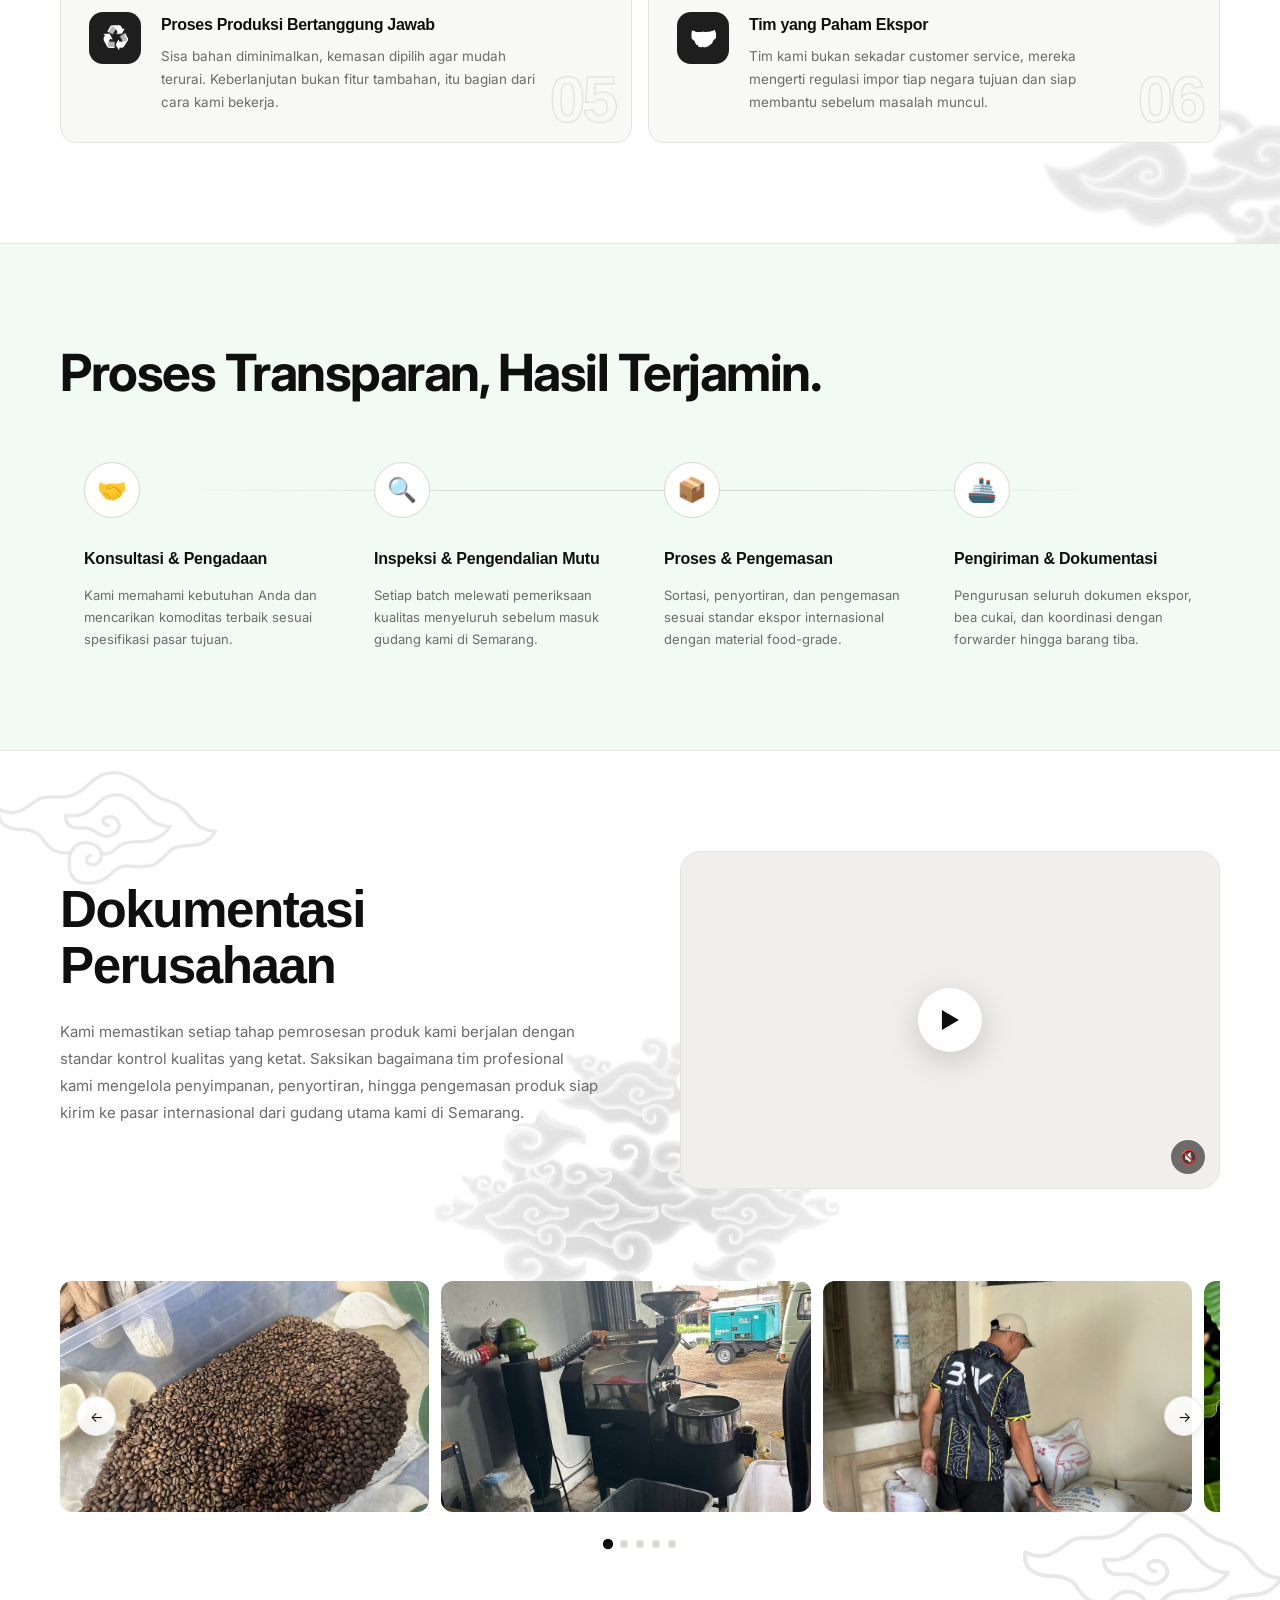
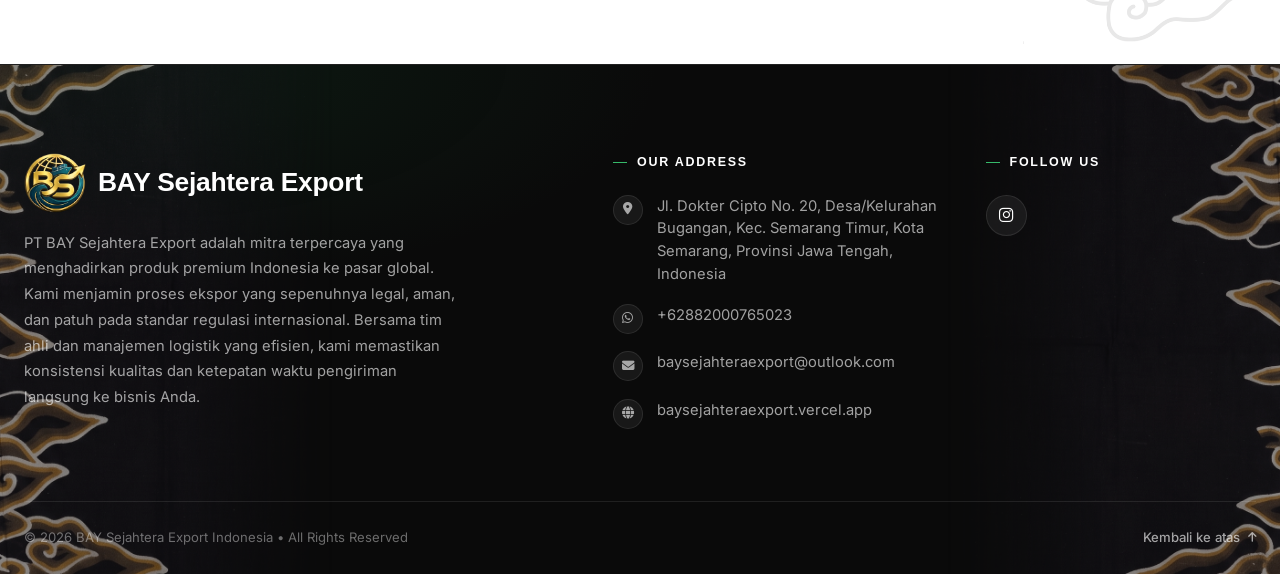
==== commit 5f02bfab: "Update index.html" ====
--- a/BSE/index.html
+++ b/BSE/index.html
@@ -2,7 +2,7 @@
 <html lang="id">
 <head>
     <meta charset="UTF-8">
-    <meta name="viewport" content="width=device-width, initial-scale=1.0">
+    <meta name="viewport" content="width=device-width, initial-scale=1, minimum-scale=1">
     <meta property="og:site_name" content="Bay Sejahtera Export" />
     <meta property="og:title" content="BAY Sejahtera Export | Indonesian Commodity Exporter" />
     <meta property="og:description" content="Eksportir kopi, cengkeh, jagung, dan briket arang dari Semarang, Indonesia. Kualitas terjamin, dokumen ekspor lengkap." />
@@ -1580,6 +1580,16 @@
       .footer-side-photo { display: none !important; }
       .footer-bottom { flex-direction: column; gap: 12px; text-align: center; }
     }
+  
+    html { -webkit-text-size-adjust: 100%; }
+
+    /* ── ANTI "HALAMAN TERKECIL" DI BROWSER HP ──
+       Marquee (±10.000px) dan carousel sengaja lebih lebar dari layar. Sebagian browser HP
+       tetap menghitung lebar itu lalu memperkecil seluruh halaman (tampil seperti desktop).
+       contain/clip mengurung konten lebar itu di dalam section-nya saja. */
+    .marquee-section { width: 100%; max-width: 100%; overflow: hidden; overflow: clip; contain: paint; }
+    #hero, #about, #products, #why, #process, #docs { overflow: hidden; overflow: clip; max-width: 100%; }
+    .products-carousel, .docs-photo-carousel { max-width: none; }
   </style>
 </head>
 <body>
@@ -2309,6 +2319,8 @@
       });
       menu.querySelectorAll('a').forEach(link => link.addEventListener('click', closeMenu));
       document.addEventListener('keydown', e => { if (e.key === 'Escape') closeMenu(); });
+      // Lepas kunci scroll bila layar diputar ke landscape (> 900px) saat menu terbuka
+      window.matchMedia('(min-width: 901px)').addEventListener('change', e => { if (e.matches) closeMenu(); });
     })();
 
     const reveals = document.querySelectorAll('.reveal');
--- a/BSE/stylee.css
+++ b/BSE/stylee.css
@@ -1,4 +1,5 @@
 /* Reset Style Dasar */
+html { -webkit-text-size-adjust: 100%; text-size-adjust: 100%; }
 * {
     margin: 0;
     padding: 0;
@@ -292,7 +293,7 @@
 
 /* ── Responsive ── */
 
-/* Tablet (≤ 1024px): rapatkan sedikit, nav-menu masih tampil horizontal */
+/* Tablet landscape (≤ 1024px): rapatkan, menu masih horizontal */
 @media (max-width: 1024px) {
   .nav-container { padding: 0 32px; gap: 16px; }
   .nav-menu { gap: 2px; }
@@ -302,32 +303,40 @@
   .nav-logo { font-size: 17px; }
 }
 
-/* Tablet kecil / HP besar (≤ 860px): mulai sempit, turunkan ke hamburger lebih awal
-   supaya menu tidak berdesakan di layar tablet potret */
-@media (max-width: 860px) {
+/* Tablet portrait + HP (≤ 900px): menu jadi hamburger.
+   Breakpoint disamakan dengan inline CSS di index/blog/About/produk. */
+@media (max-width: 900px) {
   .nav-menu { display: none; }
   .nav-cta { display: none; }
   .hamburger { display: flex; }
   .nav-drawer { display: block; }
-  .nav-container { padding: 0 24px; }
+  .nav-container { padding: 0 24px; gap: 12px; }
 
   body.nav-open { overflow: hidden; }
+
+  /* PENTING: backdrop-filter pada .navbar.scrolled membuat navbar menjadi
+     "containing block" untuk elemen position:fixed di dalamnya, sehingga
+     overlay menu (.nav-menu.open) hanya setinggi navbar, bukan layar penuh.
+     Saat menu terbuka, matikan efek blur itu. */
+  body.nav-open .navbar,
+  body.nav-open .navbar.scrolled {
+    -webkit-backdrop-filter: none;
+    backdrop-filter: none;
+  }
+
+  /* Logo, toggle bahasa & hamburger tetap terlihat di atas overlay menu */
+  .nav-left,
+  .nav-actions { position: relative; z-index: 1001; }
 }
 
 /* HP (≤ 768px) */
 @media (max-width: 768px) {
-  .nav-menu { display: none; }
-  .nav-cta { display: none; }
-  .hamburger { display: flex; }
-  .nav-drawer { display: block; }
   .nav-container { padding: 0 20px; gap: 12px; }
   .logo-img { height: 36px; }
   .nav-logo { font-size: 15px; letter-spacing: 0.02em; }
 
   .navbar { padding: 16px 0; }
   .navbar.scrolled { padding: 12px 0; }
-
-  body.nav-open { overflow: hidden; }
 }
 
 /* HP kecil (≤ 480px) */
@@ -337,12 +346,29 @@
   .nav-container { padding: 0 16px; gap: 10px; }
   .nav-logo { font-size: 13px; }
   .logo-img { height: 32px; }
-  .hamburger { width: 32px; height: 32px; }
-}
-
-/* HP sangat kecil (≤ 360px): sembunyikan teks brand, sisakan logo saja */
-@media (max-width: 360px) {
+
+  /* Nama brand boleh turun 2 baris dan bisa mengecil, supaya hamburger
+     tidak terdorong keluar layar di HP 375–414px */
+  .nav-left { min-width: 0; flex-shrink: 1; gap: 8px; }
+  .nav-logo { max-width: 125px; line-height: 1.15; white-space: normal; }
+}
+
+/* HP sangat kecil (≤ 370px): sembunyikan teks brand, sisakan logo */
+@media (max-width: 370px) {
   .nav-logo { display: none; }
+}
+
+/* Layar sentuh: hilangkan efek hover yang "menempel" setelah di-tap */
+@media (hover: none) {
+  .nav-link:hover { background: transparent; }
+  .social-link-item:hover,
+  .back-to-top:hover { transform: none; }
+}
+
+/* HP landscape (tinggi layar pendek): navbar lebih tipis */
+@media (max-height: 480px) and (orientation: landscape) {
+  .navbar { padding: 10px 0; }
+  .navbar.scrolled { padding: 8px 0; }
 }
 
 
@@ -591,7 +617,21 @@
         flex-direction: column-reverse;
         text-align: center;
         gap: 16px;
+        margin-top: 3rem;
     }
+    /* garis pemisah di samping subjudul jadi aneh saat logo turun baris */
+    .logo-sub-title { padding-left: 0; border-left: none; width: 100%; }
+    .footer-heading { margin-bottom: 16px; }
+    .social-icons-wrapper { flex-wrap: wrap; }
+    /* area tap minimal ±44px */
+    .back-to-top { min-height: 44px; }
+    .footer-contact-list a { display: inline-block; padding: 2px 0; }
+}
+
+/* Tablet (640–1023px): footer 2 kolom, padding lebih lega */
+@media (min-width: 640px) and (max-width: 1023px) {
+    .main-footer { padding: 72px 32px 0; }
+    .footer-bottom { margin-top: 3.5rem; }
 }
 
 @media (max-width: 400px) {
